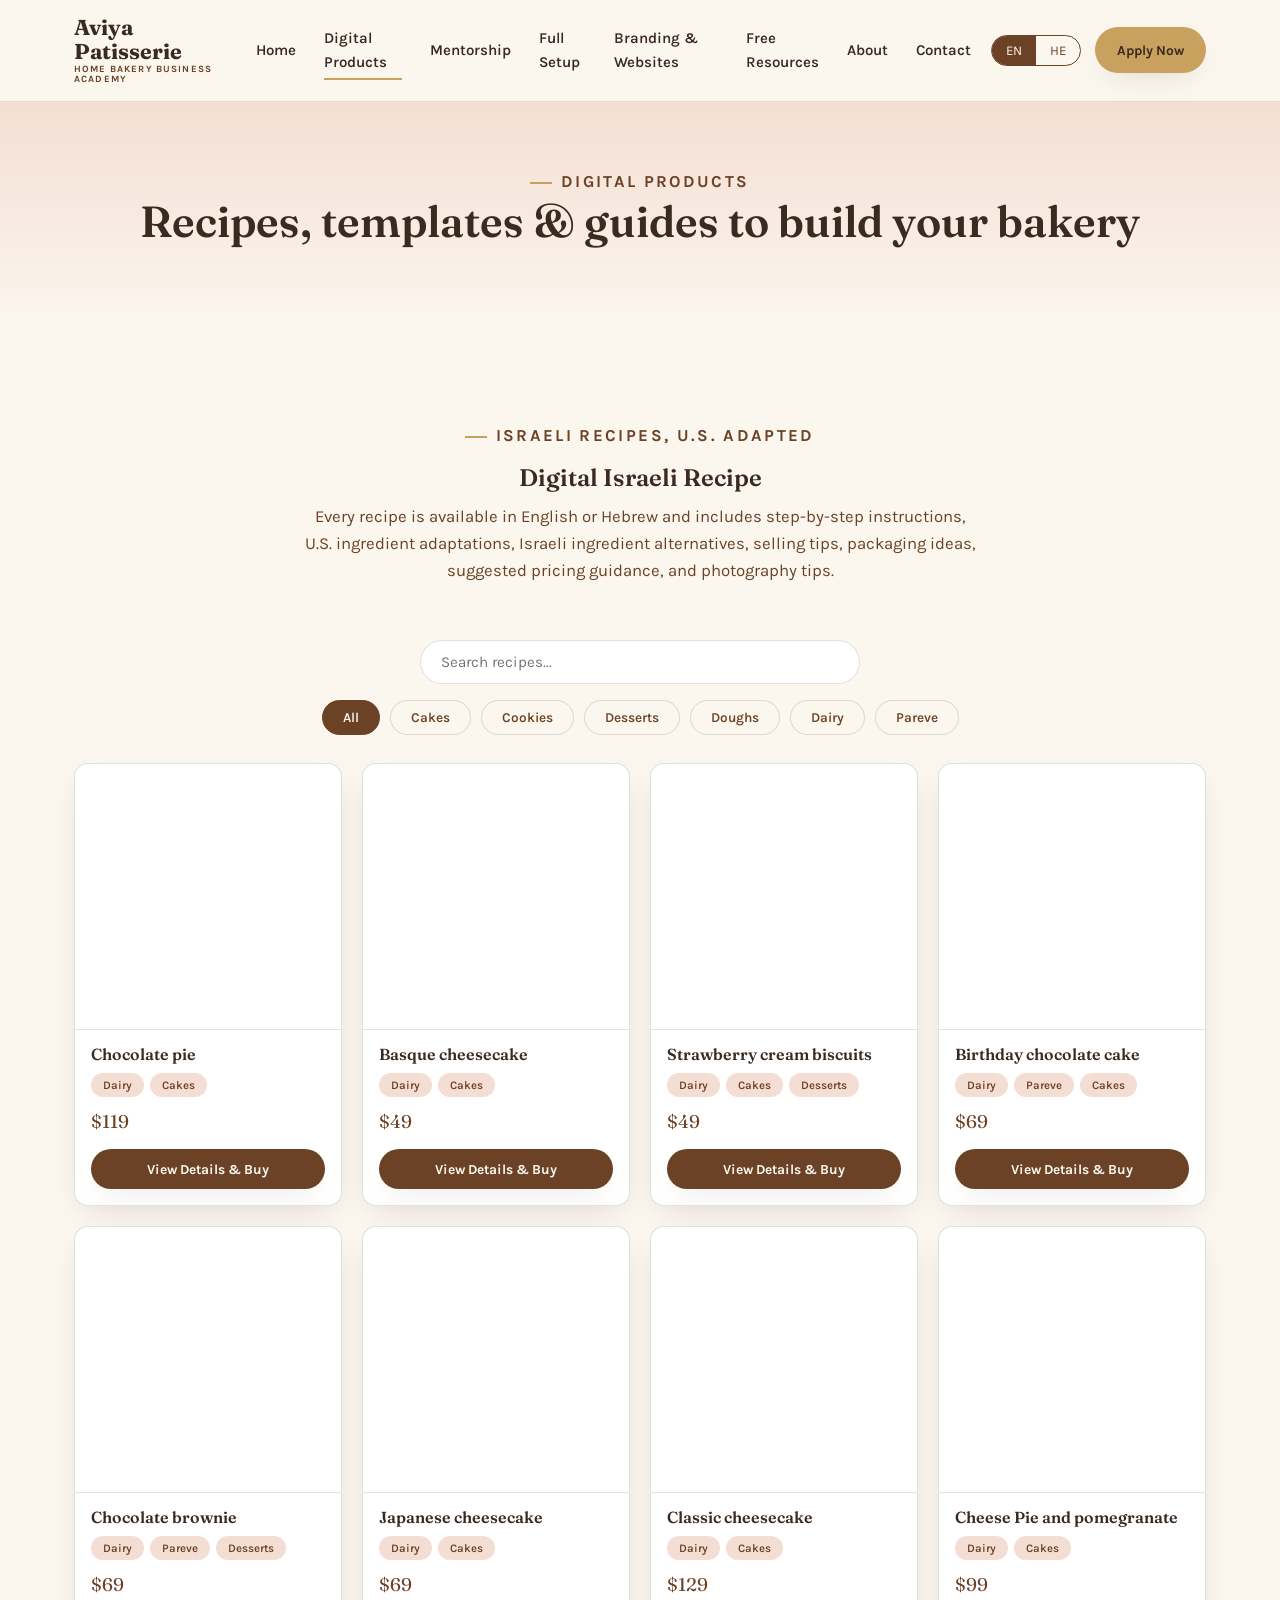
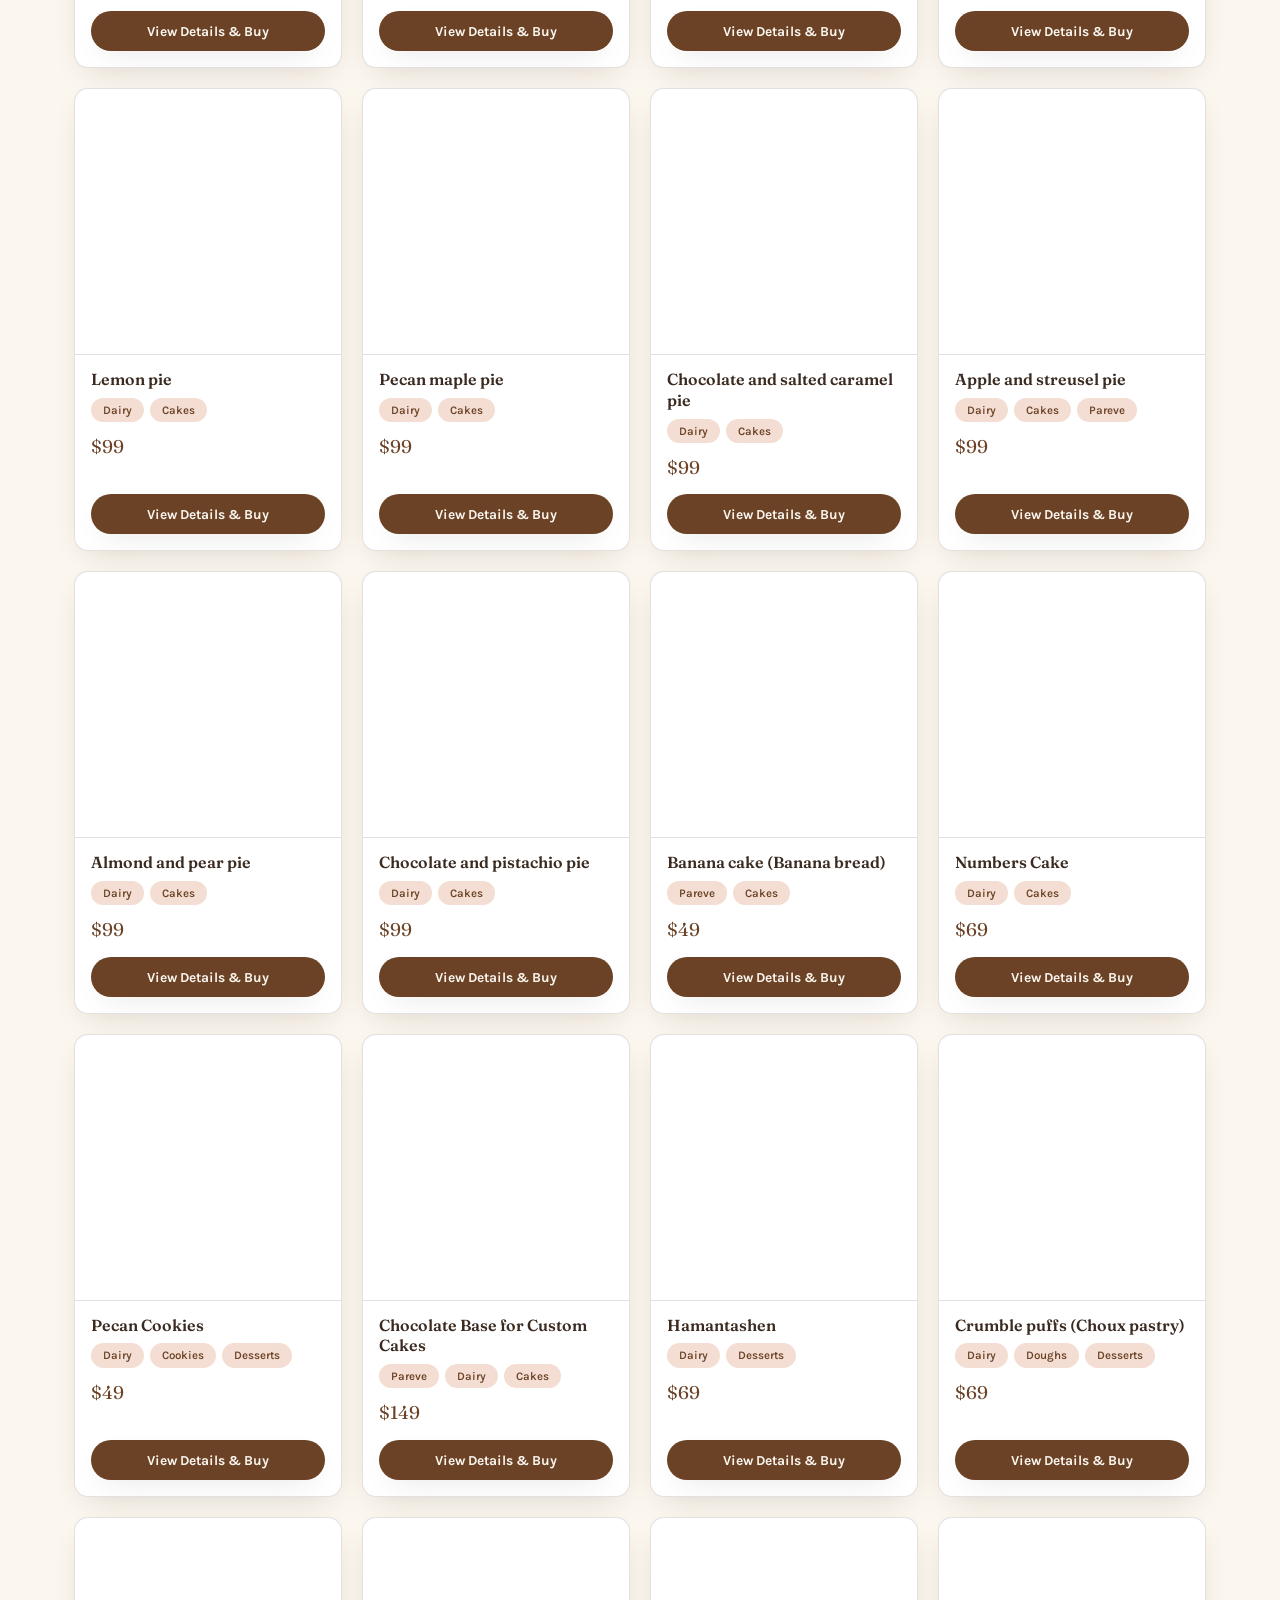
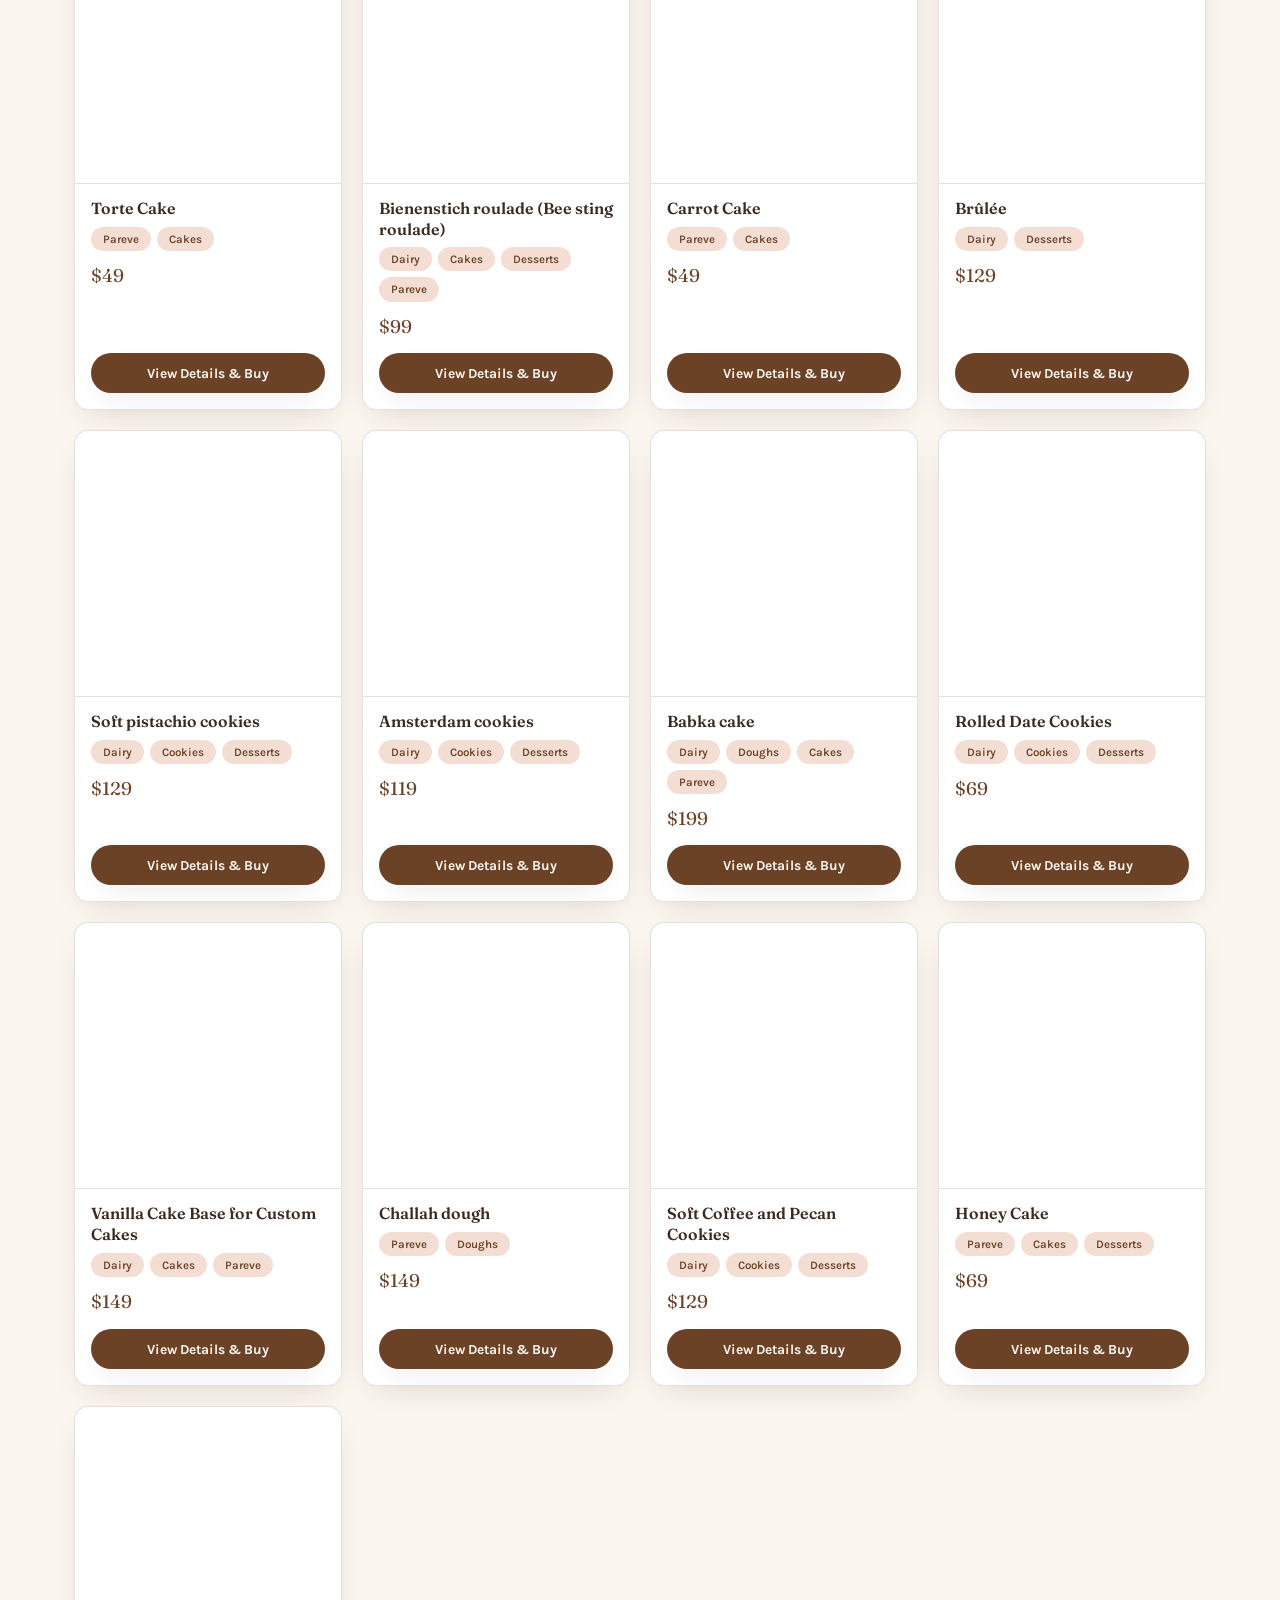
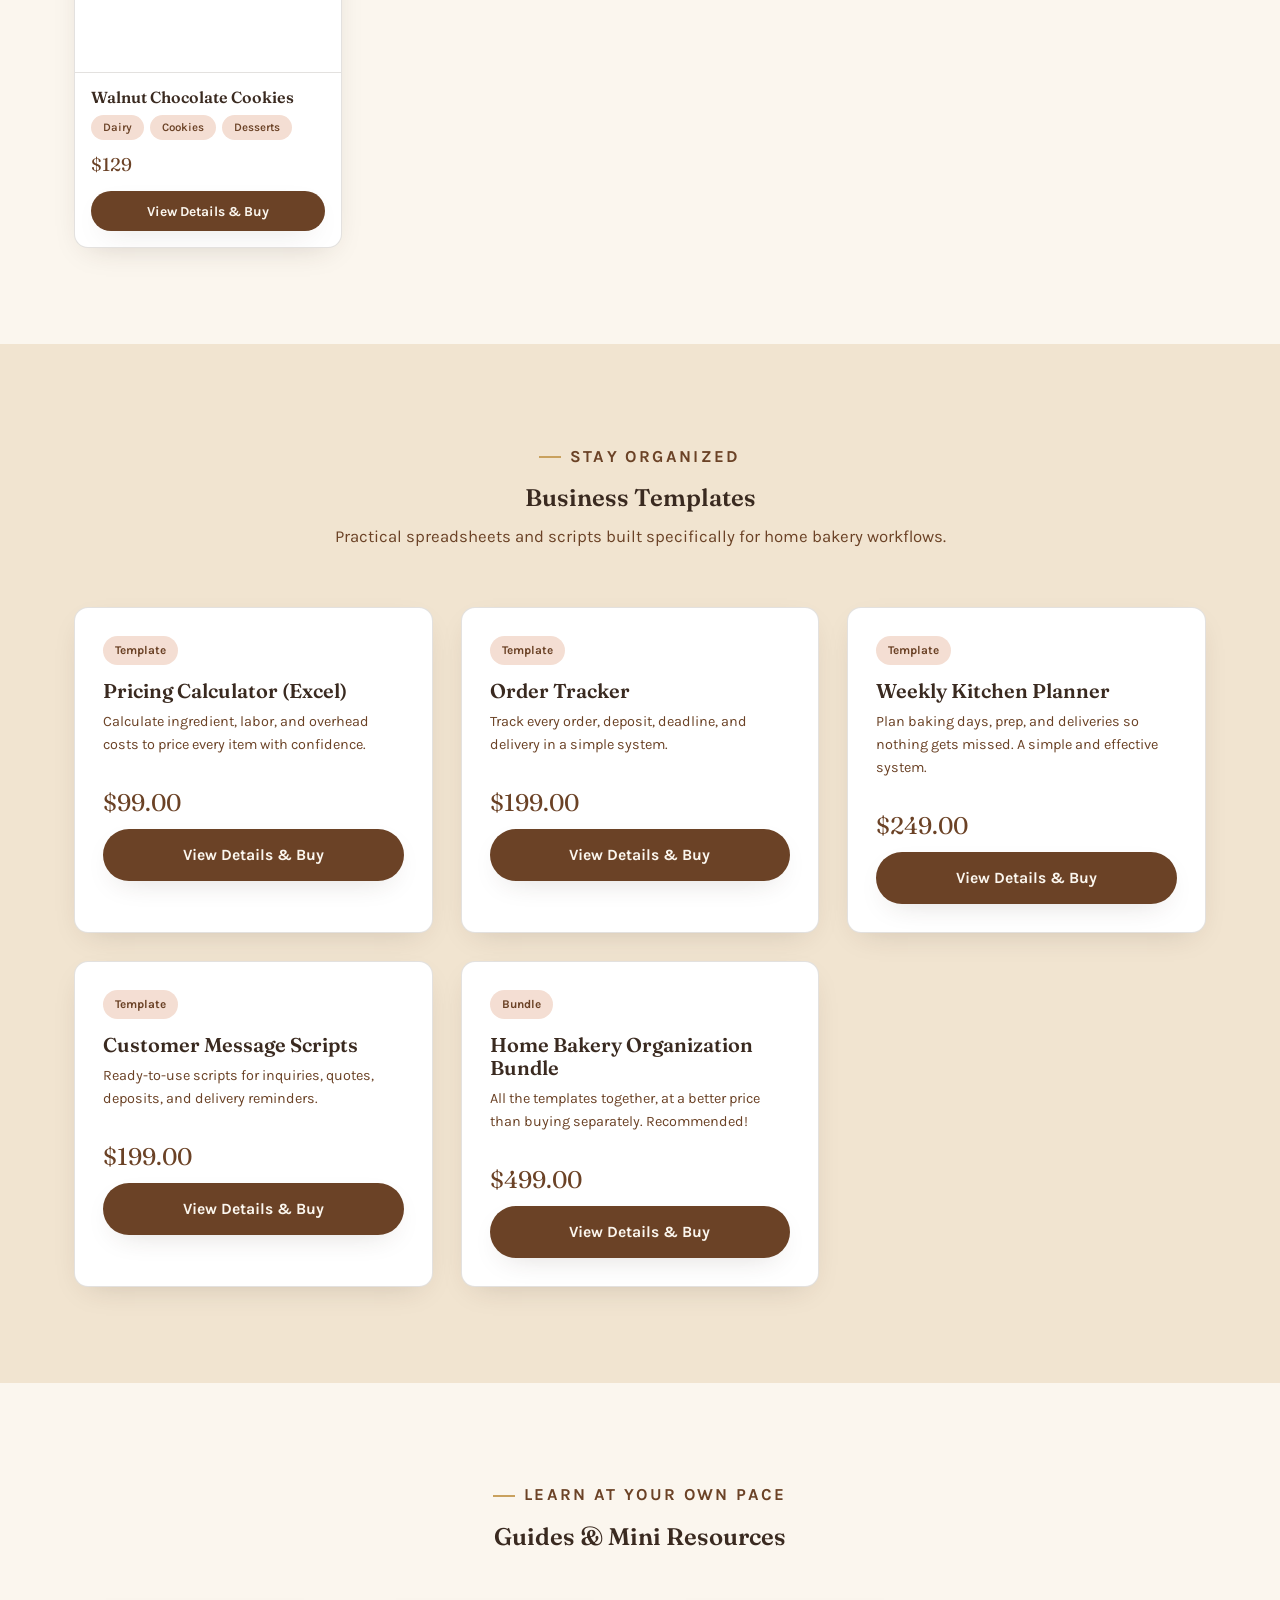
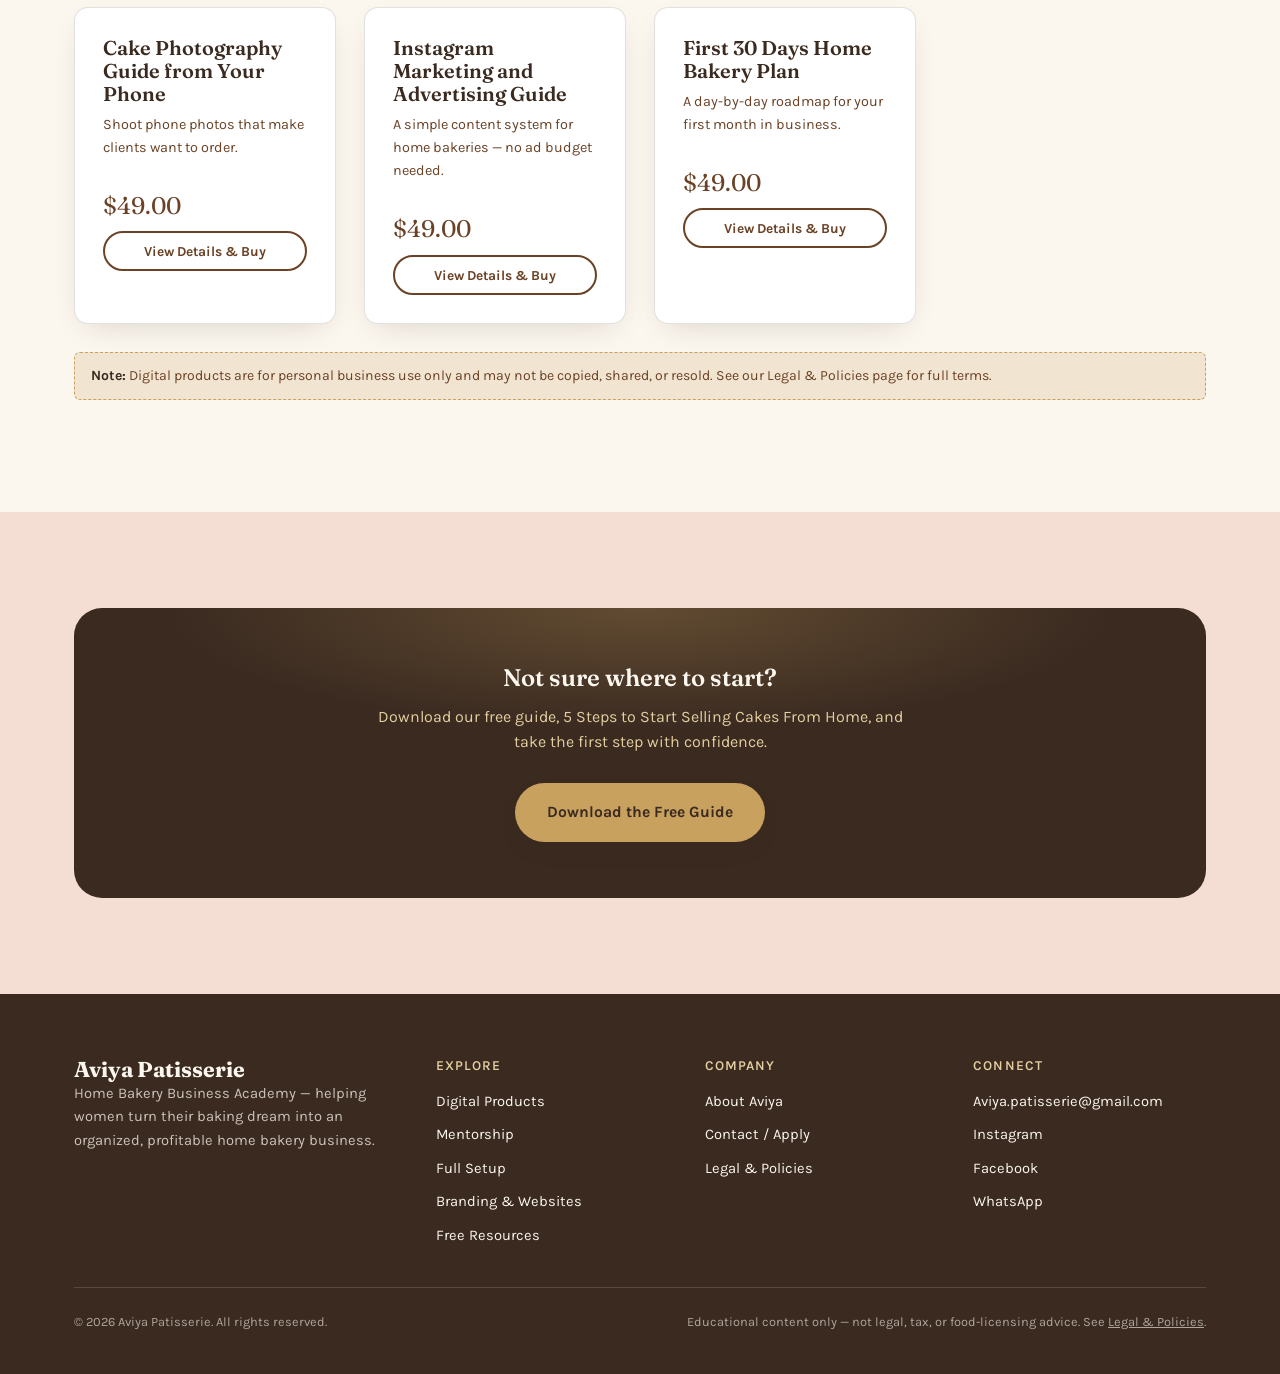
==== digital-products.html @ 05fe3451 "New business website" ====
<!DOCTYPE html>
<html lang="en" dir="ltr">

<head>
  <meta charset="UTF-8">
  <script>
    /* Apply saved language IMMEDIATELY, before first paint, so the page never
       flashes the wrong language/direction while script.js is still loading
       (this was the main cause of the Hebrew "blank on load" issue). This is
       safe even if localStorage is empty/unavailable — script.js re-applies
       the same logic on DOMContentLoaded regardless. */
    (function () {
      try {
        var l = localStorage.getItem("aviya-lang");
        if (l === "he" || l === "en") {
          document.documentElement.setAttribute("lang", l);
          document.documentElement.setAttribute("dir", l === "he" ? "rtl" : "ltr");
        }
      } catch (e) { }
    })();
  </script>
  <meta name="viewport" content="width=device-width, initial-scale=1.0">
  <title>Digital Products — Aviya Patisserie</title>
  <meta name="description"
    content="Israeli-style recipe packs, business templates, and guides for home bakers — available in English and Hebrew, manually delivered by email.">
  <meta property="og:title" content="Digital Products — Aviya Patisserie">
  <meta property="og:description" content="Israeli recipe packs, pricing tools, and guides for home bakers.">
  <meta property="og:type" content="website">
  <link rel="icon" href="data:,">
  <link rel="preconnect" href="https://fonts.googleapis.com">
  <link rel="preconnect" href="https://fonts.gstatic.com" crossorigin>
  <link
    href="https://fonts.googleapis.com/css2?family=Fraunces:opsz,wght@9..144,400;9..144,600;9..144,700&family=Karla:wght@400;500;700;800&family=Frank+Ruhl+Libre:wght@400;600;700&family=Assistant:wght@400;600;700;800&display=swap"
    rel="stylesheet">
  <link rel="stylesheet" href="styles.css?v=final-mobile-3">
  <style>
    /* ============================================================
       RECIPE SEARCH & FILTER — scoped entirely to .recipe-filter-bar,
       .recipe-search-input, .filter-bubble, .recipe-empty-state, and
       .recipe-product-card below. Does not touch header, footer, global
       layout, colors, fonts, other sections, or product cards outside
       the recipe grid. Falls back gracefully if the brand CSS
       variables aren't defined in styles.css.
       ============================================================ */
    .recipe-filter-bar {
      margin: 0 auto 28px;
      max-width: 760px;
      display: flex;
      flex-direction: column;
      align-items: center;
      gap: 16px;
    }

    .recipe-search-wrap {
      width: 100%;
      max-width: 440px;
    }

    .recipe-search-input {
      width: 100%;
      box-sizing: border-box;
      padding: 12px 20px;
      border: 1px solid var(--line, rgba(58, 42, 32, 0.16));
      border-radius: 999px;
      font-family: inherit;
      font-size: .95rem;
      background: var(--white, #fff);
      color: var(--espresso, #3A2A20);
      transition: border-color .15s ease, box-shadow .15s ease;
    }

    .recipe-search-input:focus {
      outline: none;
      border-color: var(--gold, #C9A15E);
      box-shadow: 0 0 0 3px rgba(201, 161, 94, .18);
    }

    .recipe-filter-bubbles {
      display: flex;
      flex-wrap: wrap;
      justify-content: center;
      gap: 10px;
    }

    .filter-bubble {
      font-family: inherit;
      font-size: .85rem;
      font-weight: 600;
      padding: 9px 20px;
      border-radius: 999px;
      border: 1px solid var(--line, rgba(58, 42, 32, 0.16));
      background: var(--ivory, #FBF6EE);
      color: var(--cocoa, #6B4226);
      cursor: pointer;
      transition: background .15s ease, color .15s ease, border-color .15s ease;
    }

    .filter-bubble:hover {
      border-color: var(--gold, #C9A15E);
    }

    .filter-bubble.is-active {
      background: var(--cocoa, #6B4226);
      border-color: var(--cocoa, #6B4226);
      color: var(--ivory, #FBF6EE);
    }

    .recipe-empty-state {
      text-align: center;
      padding: 36px 16px;
      color: var(--cocoa, #6B4226);
      font-size: .95rem;
    }

    .recipe-tags {
      display: flex;
      flex-wrap: wrap;
      gap: 6px;
      margin: 8px 0 4px;
    }

    .recipe-tag {
      display: inline-block;
      font-size: .72rem;
      font-weight: 600;
      line-height: 1.4;
      padding: 4px 12px;
      border-radius: 999px;
      background: var(--blush, #F4DED3);
      color: var(--cocoa, #6B4226);
      white-space: nowrap;
    }

    @media (max-width:640px) {
      .recipe-search-wrap {
        max-width: 100%;
      }

      .recipe-filter-bubbles {
        gap: 8px;
      }

      .filter-bubble {
        padding: 9px 16px;
        font-size: .82rem;
      }

      .recipe-tag {
        font-size: .7rem;
        padding: 4px 10px;
      }
    }
  </style>
</head>

<body>
  <a class="skip-link" href="#main"><span class="lang-en">Skip to content</span><span class="lang-he">דלגי
      לתוכן</span></a>

  <header class="site-header">
    <div class="nav container">
      <a href="index.html" class="brand">Aviya Patisserie<span class="lang-en">Home Bakery Business Academy</span><span
          class="lang-he">האקדמיה לעסקי אפייה מהבית</span></a>
      <button class="nav-toggle" aria-label="Toggle menu" aria-expanded="false"><span></span></button>
      <nav class="nav-links" aria-label="Primary">
        <a href="index.html"><span class="lang-en">Home</span><span class="lang-he">בית</span></a>
        <a href="digital-products.html" aria-current="page"><span class="lang-en">Digital Products</span><span
            class="lang-he">מוצרים דיגיטליים</span></a>
        <a href="mentorship.html"><span class="lang-en">Mentorship</span><span class="lang-he">ליווי אישי</span></a>
        <a href="full-setup.html"><span class="lang-en">Full Setup</span><span class="lang-he">הקמת עסק מלא</span></a>
        <a href="branding-websites.html"><span class="lang-en">Branding &amp; Websites</span><span class="lang-he">מיתוג
            ואתרים</span></a>
        <a href="free-resources.html"><span class="lang-en">Free Resources</span><span class="lang-he">משאבים
            חינם</span></a>
        <a href="about.html"><span class="lang-en">About</span><span class="lang-he">אודות</span></a>
        <a href="contact.html"><span class="lang-en">Contact</span><span class="lang-he">צרי קשר</span></a>
      </nav>
      <div class="nav-actions">
        <div class="lang-toggle" role="group" aria-label="Language switch">
          <button data-lang-btn="en" aria-pressed="true">EN</button>
          <button data-lang-btn="he" aria-pressed="false">HE</button>
        </div>
        <a href="contact.html" class="btn btn-gold btn-sm"><span class="lang-en">Apply Now</span><span
            class="lang-he">להרשמה</span></a>
      </div>
    </div>
  </header>

  <main id="main">

    <section class="page-hero">
      <div class="container">
        <p class="eyebrow lang-en" style="justify-content:center;">Digital Products</p>
        <p class="eyebrow lang-he" style="justify-content:center;">מוצרים דיגיטליים</p>
        <h1 class="lang-en">Recipes, templates &amp; guides to build your bakery</h1>
        <h1 class="lang-he">מתכונים, תבניות ומדריכים לבניית עסק האפייה שלך</h1>
      
      </div>
    </section>

    <!-- ============ RECIPE PACKS ============ -->
    <section class="section" id="recipes">
      <div class="container">
        <div class="section-head reveal">
          <p class="eyebrow lang-en" style="justify-content:center;">Israeli Recipes, U.S. Adapted</p>
          <p class="eyebrow lang-he" style="justify-content:center;">מתכונים ישראליים, מותאמים לארה״ב</p>
          <h2 class="lang-en">Digital Israeli Recipe</h2>
          <h2 class="lang-he">מתכונים ישראליים דיגיטליים</h2>
          <p class="lang-en">Every recipe is available in English or Hebrew and includes step-by-step
            instructions, U.S. ingredient adaptations, Israeli ingredient alternatives, selling tips, packaging ideas,
            suggested pricing guidance, and photography tips.</p>
          <p class="lang-he">כל מתכון זמין בעברית או באנגלית וכולל הוראות שלב-אחר-שלב, התאמות לחומרי
            גלם אמריקאיים, חלופות ישראליות, טיפים למכירה, רעיונות לאריזה, הנחיות תמחור וטיפים לצילום.</p>
        </div>

        <div class="recipe-filter-bar reveal">
          <div class="recipe-search-wrap">
            <input type="search" id="recipeSearchInput" class="recipe-search-input" placeholder="Search recipes..."
              aria-label="Search recipes">
          </div>
          <div class="recipe-filter-bubbles" role="group" aria-label="Recipe category filters">
            <button type="button" class="filter-bubble is-active" data-filter="all" aria-pressed="true"><span
                class="lang-en">All</span><span class="lang-he">הכל</span></button>
            <button type="button" class="filter-bubble" data-filter="cakes" aria-pressed="false"><span
                class="lang-en">Cakes</span><span class="lang-he">עוגות</span></button>
            <button type="button" class="filter-bubble" data-filter="cookies" aria-pressed="false"><span
                class="lang-en">Cookies</span><span class="lang-he">עוגיות</span></button>
            <button type="button" class="filter-bubble" data-filter="desserts" aria-pressed="false"><span
                class="lang-en">Desserts</span><span class="lang-he">קינוחים</span></button>
            <button type="button" class="filter-bubble" data-filter="doughs" aria-pressed="false"><span
                class="lang-en">Doughs</span><span class="lang-he">בצקים</span></button>
            <button type="button" class="filter-bubble" data-filter="dairy" aria-pressed="false"><span
                class="lang-en">Dairy</span><span class="lang-he">חלבי</span></button>
            <button type="button" class="filter-bubble" data-filter="pareve" aria-pressed="false"><span
                class="lang-en">Pareve</span><span class="lang-he">פרווה</span></button>
          </div>
        </div>

        
        <p class="recipe-empty-state lang-en" id="recipeEmptyState" hidden>No recipes found. Try a different search or
          filter.</p>
        <p class="recipe-empty-state lang-he" id="recipeEmptyStateHe" hidden>לא נמצאו מתכונים. נסי חיפוש או סינון אחר.
        </p>

        <div class="recipe-grid" id="recipeGrid">

          <!-- RECIPE 1 -->
          <div class="recipe-product-card reveal" data-categories="cakes dairy"
            data-search="פאי שוקולד pie chocolate fudgy ganache dairy dessert קינוח שוקולד עוגה" data-desc-en="Pâte sablée tart with a fudgy chocolate filling and finished with a
            chocolate ganache topping." data-desc-he="קלתית בצק פריך עם מלית שוקולד פאדג'ית וטופינג של גנאש שוקולד"
            data-paypal-en="PAYPAL_LINK_ENGLISH_RECIPE" data-paypal-he="PAYPAL_LINK_HEBREW_RECIPE">
            <div class="recipe-product-img" style="background-image: url('images/chocolate.jpg');" role="img"
              aria-label="Photo placeholder: chocolate pie">
            </div>
            <div class="recipe-product-body">
              <h3 class="lang-en">Chocolate pie</h3>
              <h3 class="lang-he">פאי שוקולד</h3>
              <div class="recipe-tags lang-en"><span class="recipe-tag">Dairy</span><span
                  class="recipe-tag">Cakes</span></div>
              <div class="recipe-tags lang-he"><span class="recipe-tag">חלבי</span><span class="recipe-tag">עוגות</span>
              </div>
              <p class="recipe-product-price">$119<!-- REPLACE: set your price --></p>
              <button type="button" class="btn btn-primary btn-sm btn-block recipe-buy-btn"><span class="lang-en">View
                  Details &amp; Buy</span><span class="lang-he">לפרטים ורכישה</span></button>
            </div>
          </div>

          <!-- RECIPE 2 -->
          <div class="recipe-product-card reveal" data-categories="cakes dairy"
            data-search="basque cheesecake shavuot dairy dessert קינוח גבינה עוגת גבינה באסקית עוגה"
            data-desc-en="Basque cheesecake (or San Sebastian) is a cake without a base, browned on top and soft and creamy on the inside, which gives it a special flavor."
            data-desc-he="עוגת גבינה באסקית (או סאן סבסטיאן) היא עוגה ללא בסיס, שחומה מלמעלה ורכה וקרמית מבפנים, מה שנותן לה טעם מיוחד."
            data-paypal-en="PAYPAL_LINK_ENGLISH_RECIPE" data-paypal-he="PAYPAL_LINK_HEBREW_RECIPE">
            <div class="recipe-product-img" style="background-image: url('images/basque.jpg');" role="img"
              aria-label="Photo placeholder: basque cheesecake">
            </div>
            <div class="recipe-product-body">
              <h3 class="lang-en">Basque cheesecake</h3>
              <h3 class="lang-he">עוגת גבינה באסקית</h3>
              <div class="recipe-tags lang-en"><span class="recipe-tag">Dairy</span><span
                  class="recipe-tag">Cakes</span></div>
              <div class="recipe-tags lang-he"><span class="recipe-tag">חלבי</span><span class="recipe-tag">עוגות</span>
              </div>
              <p class="recipe-product-price">$49<!-- REPLACE: set your price --></p>
              <button type="button" class="btn btn-primary btn-sm btn-block recipe-buy-btn"><span class="lang-en">View
                  Details &amp; Buy</span><span class="lang-he">לפרטים ורכישה</span></button>
            </div>
          </div>

          <!-- RECIPE 3 -->
          <div class="recipe-product-card reveal" data-categories="cakes desserts dairy"
            data-search="ביסקיוויטים שמנת תותים biscuits cream strawberry dairy dessert קינוח שמנת תותים עוגה"
            data-desc-en="Strawberry cream biscuits are light and fluffy, perfect for a sweet treat."
            data-desc-he="עוגה מושלמת ומרעננת, עוגה רכה ומפתיעה עם שכבות של ביסקיוויטים וקרם שמנת תותים."
            data-desc-en="A perfect and refreshing cake, a soft and surprising cake with layers of biscuits and strawberry cream."
            data-paypal-en="PAYPAL_LINK_ENGLISH_RECIPE" data-paypal-he="PAYPAL_LINK_HEBREW_RECIPE">
            <div class="recipe-product-img" style="background-image: url('images/biscuit.jpg');" role="img"
              aria-label="Photo placeholder: strawberry cream biscuits">
            </div>
            <div class="recipe-product-body">
              <h3 class="lang-en">Strawberry cream biscuits</h3>
              <h3 class="lang-he">ביסקיוויטים שמנת תותים</h3>
              <div class="recipe-tags lang-en"><span class="recipe-tag">Dairy</span><span
                  class="recipe-tag">Cakes</span><span class="recipe-tag">Desserts</span></div>
              <div class="recipe-tags lang-he"><span class="recipe-tag">חלבי</span><span
                  class="recipe-tag">עוגות</span><span class="recipe-tag">קינוחים</span></div>
              <p class="recipe-product-price">$49<!-- REPLACE: set your price --></p>
              <button type="button" class="btn btn-primary btn-sm btn-block recipe-buy-btn"><span class="lang-en">View
                  Details &amp; Buy</span><span class="lang-he">לפרטים ורכישה</span></button>
            </div>
          </div>

          <!-- RECIPE 4 -->
          <div class="recipe-product-card reveal" data-categories="cakes dairy pareve"
            data-search="עוגת שוקולד ליום הולדת birthday chocolate cake dairy dessert קינוח שוקולד עוגה"
            data-desc-en="Juicy chocolate cake with a layer of soft chocolate ganache and vanilla Chantilly cream drizzles."
            data-desc-he="עוגת שוקולד עסיסית עם שכבת גנאש שוקולד רך וזילופי קרם שנטילי וניל."
            data-paypal-en="PAYPAL_LINK_ENGLISH_RECIPE" data-paypal-he="PAYPAL_LINK_HEBREW_RECIPE">
            <div class="recipe-product-img" style="background-image: url('images/birthday\ chocolate.jpg');" role="img"
              aria-label="Photo placeholder: Birthday chocolate cake">
            </div>
            <div class="recipe-product-body">
              <h3 class="lang-en">Birthday chocolate cake</h3>
              <h3 class="lang-he">עוגת שוקולד ליום הולדת</h3>
              <div class="recipe-tags lang-en"><span class="recipe-tag">Dairy</span><span
                  class="recipe-tag">Pareve</span><span class="recipe-tag">Cakes</span></div>
              <div class="recipe-tags lang-he"><span class="recipe-tag">חלבי</span><span
                  class="recipe-tag">פרווה</span><span class="recipe-tag">עוגות</span></div>
              <p class="recipe-product-price">$69<!-- REPLACE: set your price --></p>
              <button type="button" class="btn btn-primary btn-sm btn-block recipe-buy-btn"><span class="lang-en">View
                  Details &amp; Buy</span><span class="lang-he">לפרטים ורכישה</span></button>
            </div>
          </div>

          <!-- RECIPE 5 -->
          <div class="recipe-product-card reveal" data-categories="cakes desserts dairy pareve"
            data-search="בראוניז שוקולד brownie chocolate fudgy ganache dairy dessert קינוח שוקולד עוגה"
            data-desc-en="Rich chocolate brownie cubes, soft and moist on the inside with a crispy crust on the outside."
            data-desc-he="קוביות בראוניז שוקולד עשירים, נימוחים ולחים מבפנים עם קראסט פריך מבחוץ."
            data-paypal-en="PAYPAL_LINK_ENGLISH_RECIPE" data-paypal-he="PAYPAL_LINK_HEBREW_RECIPE">
            <div class="recipe-product-img" style="background-image: url('images/brownie.jpg');" role="img"
              aria-label="Photo placeholder: chocolate brownie">
            </div>
            <div class="recipe-product-body">
              <h3 class="lang-en">Chocolate brownie</h3>
              <h3 class="lang-he">בראוניז שוקולד</h3>
              <div class="recipe-tags lang-en"><span class="recipe-tag">Dairy</span><span
                  class="recipe-tag">Pareve</span><span class="recipe-tag">Desserts</span></div>
              <div class="recipe-tags lang-he"><span class="recipe-tag">חלבי</span><span
                  class="recipe-tag">פרווה</span><span class="recipe-tag">קינוחים</span></div>
              <p class="recipe-product-price">$69<!-- REPLACE: set your price --></p>
              <button type="button" class="btn btn-primary btn-sm btn-block recipe-buy-btn"><span class="lang-en">View
                  Details &amp; Buy</span><span class="lang-he">לפרטים ורכישה</span></button>
            </div>
          </div>

          <!-- RECIPE 6 -->
          <div class="recipe-product-card reveal" data-categories="cakes dairy"
            data-search="עוגת גבינה יפנית japanese cheesecake dairy dessert קינוח גבינה עוגה"
            data-desc-en="An airy, melt-in-your-mouth cheesecake." data-desc-he="עוגת גבינה אוורירית ונמסה בפה. "
            data-paypal-en="PAYPAL_LINK_ENGLISH_RECIPE" data-paypal-he="PAYPAL_LINK_HEBREW_RECIPE">
            <div class="recipe-product-img" style="background-image: url('images/japans.jpg');" role="img"
              aria-label="Photo placeholder: japanese cheesecake">
            </div>
            <div class="recipe-product-body">
              <h3 class="lang-en">Japanese cheesecake</h3>
              <h3 class="lang-he">עוגת גבינה יפנית</h3>
              <div class="recipe-tags lang-en"><span class="recipe-tag">Dairy</span><span
                  class="recipe-tag">Cakes</span></div>
              <div class="recipe-tags lang-he"><span class="recipe-tag">חלבי</span><span class="recipe-tag">עוגות</span>
              </div>
              <p class="recipe-product-price">$69<!-- REPLACE: set your price --></p>
              <button type="button" class="btn btn-primary btn-sm btn-block recipe-buy-btn"><span class="lang-en">View
                  Details &amp; Buy</span><span class="lang-he">לפרטים ורכישה</span></button>
            </div>
          </div>

          <!-- RECIPE 7 -->
          <div class="recipe-product-card reveal" data-categories="cakes dairy"
            data-search="גבינה שבועות classic cheesecake dairy dessert קינוח גבינה עוגה עוגת גבינה קלאסית"
            data-desc-en="Classic, soft baked cheesecake." data-desc-he="עוגת גבינה קלאסית אפויה ורכה."
            data-paypal-en="PAYPAL_LINK_ENGLISH_RECIPE" data-paypal-he="PAYPAL_LINK_HEBREW_RECIPE">
            <div class="recipe-product-img" style="background-image: url('images/cheesecake.jpg');" role="img"
              aria-label="Photo placeholder: classic cheesecake">
            </div>
            <div class="recipe-product-body">
              <h3 class="lang-en">Classic cheesecake</h3>
              <h3 class="lang-he">עוגת גבינה קלאסית</h3>
              <div class="recipe-tags lang-en"><span class="recipe-tag">Dairy</span><span
                  class="recipe-tag">Cakes</span></div>
              <div class="recipe-tags lang-he"><span class="recipe-tag">חלבי</span><span class="recipe-tag">עוגות</span>
              </div>
              <p class="recipe-product-price">$129<!-- REPLACE: set your price --></p>
              <button type="button" class="btn btn-primary btn-sm btn-block recipe-buy-btn"><span class="lang-en">View
                  Details &amp; Buy</span><span class="lang-he">לפרטים ורכישה</span></button>
            </div>
          </div>
          <!-- RECIPE 8 -->
          <div class="recipe-product-card reveal" data-categories="cakes dairy"
            data-search="פאי גבינה רימונים pie pomegranate cheese dairy dessert קינוח פאי גבינה עוגה"
            data-desc-en="Pâté sable tart with soft cheese filling, vanilla Chantilly cream drizzle and pomegranates."
            data-desc-he="קלתית בצק פריך עם מלית גבינה רכה, זילופי קרם שנטילי וניל ורימונים."
            data-paypal-en="PAYPAL_LINK_ENGLISH_RECIPE" data-paypal-he="PAYPAL_LINK_HEBREW_RECIPE">
            <div class="recipe-product-img" style="background-image: url('images/cheese\ pie.jpg');" role="img"
              aria-label="Photo placeholder: cheese pie and pomegranate">
            </div>
            <div class="recipe-product-body">
              <h3 class="lang-en">Cheese Pie and pomegranate</h3>
              <h3 class="lang-he">פאי גבינה ורימונים</h3>
              <div class="recipe-tags lang-en"><span class="recipe-tag">Dairy</span><span
                  class="recipe-tag">Cakes</span></div>
              <div class="recipe-tags lang-he"><span class="recipe-tag">חלבי</span><span class="recipe-tag">עוגות</span>
              </div>
              <p class="recipe-product-price">$99<!-- REPLACE: set your price --></p>
              <button type="button" class="btn btn-primary btn-sm btn-block recipe-buy-btn"><span class="lang-en">View
                  Details &amp; Buy</span><span class="lang-he">לפרטים ורכישה</span></button>
            </div>
          </div>
          <!-- RECIPE 9 -->
          <div class="recipe-product-card reveal" data-categories="cakes dairy"
            data-search="פאי לימון pie lemon tart dairy dessert קינוח לימון עוגה"
            data-desc-en="Pâté sable tart with a lemon filling and burnt meringue drizzle."
            data-desc-he="קלתית בצק פריך עם מלית מלית לימון חמצמצה וזילופי מרנג שרוף."
            data-paypal-en="PAYPAL_LINK_ENGLISH_RECIPE" data-paypal-he="PAYPAL_LINK_HEBREW_RECIPE">
            <div class="recipe-product-img" style="background-image: url('images/lemon.jpg');" role="img"
              aria-label="Photo placeholder: lemon pie">
            </div>
            <div class="recipe-product-body">
              <h3 class="lang-en">Lemon pie</h3>
              <h3 class="lang-he">פאי לימון ומרנג</h3>
              <div class="recipe-tags lang-en"><span class="recipe-tag">Dairy</span><span
                  class="recipe-tag">Cakes</span></div>
              <div class="recipe-tags lang-he"><span class="recipe-tag">חלבי</span><span class="recipe-tag">עוגות</span>
              </div>
              <p class="recipe-product-price">$99<!-- REPLACE: set your price --></p>
              <button type="button" class="btn btn-primary btn-sm btn-block recipe-buy-btn"><span class="lang-en">View
                  Details &amp; Buy</span><span class="lang-he">לפרטים ורכישה</span></button>
            </div>
          </div>
          <!-- RECIPE 10 -->
          <div class="recipe-product-card reveal" data-categories="cakes dairy"
            data-search="פאי פקאן מייפל pie pecan tart dairy dessert קינוח פקאן עוגה"
            data-desc-en="A pâté sable tart with a sweet pecan and maple filling."
            data-desc-he="קלתית בצק פריך עם מלית פקאן ומייפל מתוקה" data-paypal-en="PAYPAL_LINK_ENGLISH_RECIPE"
            data-paypal-he="PAYPAL_LINK_HEBREW_RECIPE">
            <div class="recipe-product-img" style="background-image: url('images/pecan.jpg');" role="img"
              aria-label="Photo placeholder: pecan maple pie">
            </div>
            <div class="recipe-product-body">
              <h3 class="lang-en">Pecan maple pie</h3>
              <h3 class="lang-he">פאי פקאן ומייפל</h3>
              <div class="recipe-tags lang-en"><span class="recipe-tag">Dairy</span><span
                  class="recipe-tag">Cakes</span></div>
              <div class="recipe-tags lang-he"><span class="recipe-tag">חלבי</span><span class="recipe-tag">עוגות</span>
              </div>
              <p class="recipe-product-price">$99<!-- REPLACE: set your price --></p>
              <button type="button" class="btn btn-primary btn-sm btn-block recipe-buy-btn"><span class="lang-en">View
                  Details &amp; Buy</span><span class="lang-he">לפרטים ורכישה</span></button>
            </div>
          </div>
          <!-- RECIPE 11 -->
          <div class="recipe-product-card reveal" data-categories="cakes dairy"
            data-search="פאי שוקולד pie chocolate salted caramel dairy dessert קינוח שוקולד פאי קרמל מלוח עוגה"
            data-desc-en="Cocoa shortcrust pie, salted caramel and chocolate creme."
            data-desc-he="פאי מבצק פריך קקאו, קרמל מלוח וקרמו שוקולד." data-paypal-en="PAYPAL_LINK_ENGLISH_RECIPE"
            data-paypal-he="PAYPAL_LINK_HEBREW_RECIPE">
            <div class="recipe-product-img" style="background-image: url('images/salted\ caramel.jpg');" role="img"
              aria-label="Photo placeholder: chocolate and salted caramel pie">
            </div>
            <div class="recipe-product-body">
              <h3 class="lang-en">Chocolate and salted caramel pie</h3>
              <h3 class="lang-he">פאי שוקולד וקרמל מלוח</h3>
              <div class="recipe-tags lang-en"><span class="recipe-tag">Dairy</span><span
                  class="recipe-tag">Cakes</span></div>
              <div class="recipe-tags lang-he"><span class="recipe-tag">חלבי</span><span class="recipe-tag">עוגות</span>
              </div>
              <p class="recipe-product-price">$99<!-- REPLACE: set your price --></p>
              <button type="button" class="btn btn-primary btn-sm btn-block recipe-buy-btn"><span class="lang-en">View
                  Details &amp; Buy</span><span class="lang-he">לפרטים ורכישה</span></button>
            </div>
          </div>
          <!-- RECIPE 12 -->
          <div class="recipe-product-card reveal" data-categories="cakes dairy pareve"
            data-search="פאי תפוחים ושטרוייזל פרווה apple pie with streusel dairy dessert pareve קינוח תפוחים פאי שטרוייזל עוגה"
            data-desc-en="Pâte sablée tart with a rich and juicy apple filling and a crispy streusel crumb coating."
            data-desc-he="פאי מבצק פריך עם מלית תפוחים עשירה ועסיסית וציפוי פירורי שטרוייזל פריכים."
            data-paypal-en="PAYPAL_LINK_ENGLISH_RECIPE" data-paypal-he="PAYPAL_LINK_HEBREW_RECIPE">
            <div class="recipe-product-img" style="background-image: url('images/apple.jpg');" role="img"
              aria-label="Photo placeholder: apple and streusel pie">
            </div>
            <div class="recipe-product-body">
              <h3 class="lang-en">Apple and streusel pie</h3>
              <h3 class="lang-he">פאי תפוחים ושטרוייזל</h3>
              <div class="recipe-tags lang-en"><span class="recipe-tag">Dairy</span><span
                  class="recipe-tag">Cakes</span><span class="recipe-tag">Pareve</span></div>
              <div class="recipe-tags lang-he"><span class="recipe-tag">חלבי</span><span
                  class="recipe-tag">עוגות</span><span class="recipe-tag">פרווה</span></div>
              <p class="recipe-product-price">$99<!-- REPLACE: set your price --></p>
              <button type="button" class="btn btn-primary btn-sm btn-block recipe-buy-btn"><span class="lang-en">View
                  Details &amp; Buy</span><span class="lang-he">לפרטים ורכישה</span></button>
            </div>
          </div>
          <!-- RECIPE 13 -->
          <div class="recipe-product-card reveal" data-categories="cakes dairy"
            data-search="פאי שקדים ואגסים almond and pear pie wine dairy dessert פאי שקדים אגסים ביין עוגה"
            data-desc-en="Pâte sablée tart with baked almond cream filling and pears in wine.."
            data-desc-he="קלתית בצק פריך עם מלית קרם שקדים אפויה ואגסים ביין."
            data-paypal-en="PAYPAL_LINK_ENGLISH_RECIPE" data-paypal-he="PAYPAL_LINK_HEBREW_RECIPE">
            <div class="recipe-product-img" style="background-image: url('images/almond.jpg');" role="img"
              aria-label="Photo placeholder: almond and pear pie">
            </div>
            <div class="recipe-product-body">
              <h3 class="lang-en">Almond and pear pie</h3>
              <h3 class="lang-he">פאי שקדים ואגסים</h3>
              <div class="recipe-tags lang-en"><span class="recipe-tag">Dairy</span><span
                  class="recipe-tag">Cakes</span></div>
              <div class="recipe-tags lang-he"><span class="recipe-tag">חלבי</span><span class="recipe-tag">עוגות</span>
              </div>
              <p class="recipe-product-price">$99<!-- REPLACE: set your price --></p>
              <button type="button" class="btn btn-primary btn-sm btn-block recipe-buy-btn"><span class="lang-en">View
                  Details &amp; Buy</span><span class="lang-he">לפרטים ורכישה</span></button>
            </div>
          </div>
          <!-- RECIPE 14 -->
          <div class="recipe-product-card reveal" data-categories="cakes dairy"
            data-search="פאי שוקולד pie chocolate fudgy ganache pistachio dairy dessert קינוח שוקולד פיסטוק עוגה"
            data-desc-en="Chocolate pâte sablée tart with roasted pistachio filling and chocolate filling."
            data-desc-he="קלתית בצק פריך עם מלית פיסטוק קלויה ומלית שוקולד" data-paypal-en="PAYPAL_LINK_ENGLISH_RECIPE"
            data-paypal-he="PAYPAL_LINK_HEBREW_RECIPE">
            <div class="recipe-product-img" style="background-image: url('images/pistachio.jpg');" role="img"
              aria-label="Photo placeholder: chocolate and pistachio pie">
            </div>
            <div class="recipe-product-body">
              <h3 class="lang-en">Chocolate and pistachio pie</h3>
              <h3 class="lang-he">פאי שוקולד ופיסטוק</h3>
              <div class="recipe-tags lang-en"><span class="recipe-tag">Dairy</span><span
                  class="recipe-tag">Cakes</span></div>
              <div class="recipe-tags lang-he"><span class="recipe-tag">חלבי</span><span class="recipe-tag">עוגות</span>
              </div>
              <p class="recipe-product-price">$99<!-- REPLACE: set your price --></p>
              <button type="button" class="btn btn-primary btn-sm btn-block recipe-buy-btn"><span class="lang-en">View
                  Details &amp; Buy</span><span class="lang-he">לפרטים ורכישה</span></button>
            </div>
          </div>
          <!-- RECIPE 15 -->
          <div class="recipe-product-card reveal" data-categories="cakes pareve"
            data-search="בננה פקאן פרווה עוגת בננות שוקולד pie chocolate chips banana cake bread pecan vegan dairy dessert שוקולד צ'יפ עוגה"
            data-desc-en="Soft and moist banana cake with pecans and chocolate chips. (Vegan option)."
            data-desc-he="עוגת בננות רכה ועסיסית עם פקאן ושוקולד צ'יפ. (אופציה לטבעוני)"
            data-paypal-en="PAYPAL_LINK_ENGLISH_RECIPE" data-paypal-he="PAYPAL_LINK_HEBREW_RECIPE">
            <div class="recipe-product-img" style="background-image: url('images/banana.jpg');" role="img"
              aria-label="Photo placeholder: banana cake banana bread">
            </div>
            <div class="recipe-product-body">
              <h3 class="lang-en">Banana cake (Banana bread)</h3>
              <h3 class="lang-he">עוגת בננה</h3>
              <div class="recipe-tags lang-en"><span class="recipe-tag">Pareve</span><span
                  class="recipe-tag">Cakes</span></div>
              <div class="recipe-tags lang-he"><span class="recipe-tag">פרווה</span><span
                  class="recipe-tag">עוגות</span></div>
              <p class="recipe-product-price">$49<!-- REPLACE: set your price --></p>
              <button type="button" class="btn btn-primary btn-sm btn-block recipe-buy-btn"><span class="lang-en">View
                  Details &amp; Buy</span><span class="lang-he">לפרטים ורכישה</span></button>
            </div>
          </div>
          <!-- RECIPE 16 -->
          <div class="recipe-product-card reveal" data-categories="cakes dairy"
            data-search="numbers cake birthday cake dairy dessert עוגת מספרים יום הולדת עוגה"
            data-desc-en="Layers of crispy shortcrust pastry with vanilla Chantilly cream and decorations of your choice."
            data-desc-he="שכבות של בצק פריך קריספי עם קרם שנטילי וניל וקישוטים לבחירה."
            data-paypal-en="PAYPAL_LINK_ENGLISH_RECIPE" data-paypal-he="PAYPAL_LINK_HEBREW_RECIPE">
            <div class="recipe-product-img" style="background-image: url('images/numberscake.jpg');" role="img"
              aria-label="Photo placeholder: numbers cake">
            </div>
            <div class="recipe-product-body">
              <h3 class="lang-en">Numbers Cake</h3>
              <h3 class="lang-he">עוגת מספרים</h3>
              <div class="recipe-tags lang-en"><span class="recipe-tag">Dairy</span><span
                  class="recipe-tag">Cakes</span></div>
              <div class="recipe-tags lang-he"><span class="recipe-tag">חלבי</span><span class="recipe-tag">עוגות</span>
              </div>
              <p class="recipe-product-price">$69<!-- REPLACE: set your price --></p>
              <button type="button" class="btn btn-primary btn-sm btn-block recipe-buy-btn"><span class="lang-en">View
                  Details &amp; Buy</span><span class="lang-he">לפרטים ורכישה</span></button>
            </div>
          </div>
          <!-- RECIPE 17 -->
          <div class="recipe-product-card reveal" data-categories="cookies desserts dairy"
            data-search="פאי שוקולד pie chocolate fudgy ganache dairy dessert קינוח שוקולד עוגה"
            data-desc-en="Pecan cookies with a crispy texture and a rich, nutty flavor."
            data-desc-he="עוגיות פקאן פריכות וממכרות עם טעם אגוזי עשיר." data-paypal-en="PAYPAL_LINK_ENGLISH_RECIPE"
            data-paypal-he="PAYPAL_LINK_HEBREW_RECIPE">
            <div class="recipe-product-img" style="background-image: url('images/pecancookie.jpg');" role="img"
              aria-label="Photo placeholder: pecan cookies">
            </div>
            <div class="recipe-product-body">
              <h3 class="lang-en">Pecan Cookies</h3>
              <h3 class="lang-he">עוגיות פקאן</h3>
              <div class="recipe-tags lang-en"><span class="recipe-tag">Dairy</span><span
                  class="recipe-tag">Cookies</span><span class="recipe-tag">Desserts</span></div>
              <div class="recipe-tags lang-he"><span class="recipe-tag">חלבי</span><span
                  class="recipe-tag">עוגיות</span><span class="recipe-tag">קינוחים</span></div>
              <p class="recipe-product-price">$49<!-- REPLACE: set your price --></p>
              <button type="button" class="btn btn-primary btn-sm btn-block recipe-buy-btn"><span class="lang-en">View
                  Details &amp; Buy</span><span class="lang-he">לפרטים ורכישה</span></button>
            </div>
          </div>
          <!-- RECIPE 18 -->
          <div class="recipe-product-card reveal" data-categories="cakes dairy pareve"
            data-search="פאי שוקולד pie chocolate fudgy ganache dairy dessert קינוח שוקולד עוגה"
            data-desc-en="Chocolate cake base for decorated cakes. Includes a recipe for a suitable cream."
            data-desc-he="בסיס עוגת שוקולד לעוגות מעוצבות. כולל מתכון לקרם מתאים."
            data-paypal-en="PAYPAL_LINK_ENGLISH_RECIPE" data-paypal-he="PAYPAL_LINK_HEBREW_RECIPE">
            <div class="recipe-product-img" style="background-image: url('images/basechocolate.jpg');" role="img"
              aria-label="Photo placeholder: chocolate base for custom cakes">
            </div>
            <div class="recipe-product-body">
              <h3 class="lang-en">Chocolate Base for Custom Cakes</h3>
              <h3 class="lang-he">בסיס עוגת שוקולד לעוגה מעוצבת</h3>
              <div class="recipe-tags lang-en"><span class="recipe-tag">Pareve</span><span
                  class="recipe-tag">Dairy</span><span class="recipe-tag">Cakes</span></div>
              <div class="recipe-tags lang-he"><span class="recipe-tag">פרווה</span><span
                  class="recipe-tag">חלבי</span><span class="recipe-tag">עוגות</span></div>
              <p class="recipe-product-price">$149<!-- REPLACE: set your price --></p>
              <button type="button" class="btn btn-primary btn-sm btn-block recipe-buy-btn"><span class="lang-en">View
                  Details &amp; Buy</span><span class="lang-he">לפרטים ורכישה</span></button>
            </div>
          </div>
          <!-- RECIPE 19 -->
          <div class="recipe-product-card reveal" data-categories="desserts dairy"
            data-search="hamantashen chocolate dates dairy dessert אוזני המן שוקולד פרג תמרים "
            data-desc-en="Basic shortcrust pastry for Hamantashen. Includes fillings."
            data-desc-he="בצק פריך בסיסי לאוזני המן. כולל מילויים. " data-paypal-en="PAYPAL_LINK_ENGLISH_RECIPE"
            data-paypal-he="PAYPAL_LINK_HEBREW_RECIPE">
            <div class="recipe-product-img" style="background-image: url('images/haman.jpg');" role="img"
              aria-label="Photo placeholder: hamantashen">
            </div>
            <div class="recipe-product-body">
              <h3 class="lang-en">Hamantashen</h3>
              <h3 class="lang-he">אוזני המן</h3>
              <div class="recipe-tags lang-en"><span class="recipe-tag">Dairy</span><span
                  class="recipe-tag">Desserts</span></div>
              <div class="recipe-tags lang-he"><span class="recipe-tag">חלבי</span><span
                  class="recipe-tag">קינוחים</span></div>
              <p class="recipe-product-price">$69<!-- REPLACE: set your price --></p>
              <button type="button" class="btn btn-primary btn-sm btn-block recipe-buy-btn"><span class="lang-en">View
                  Details &amp; Buy</span><span class="lang-he">לפרטים ורכישה</span></button>
            </div>
          </div>
          <!-- RECIPE 20 -->
          <div class="recipe-product-card reveal" data-categories="doughs desserts dairy"
            data-search=" בצק רבוך crumble puffs choux pastry dairy dessert קינוח פחזניה פחזניות קראמבל קרם וניל"
            data-desc-en="Choux pastry with a thin crumble topping. Includes a recipe for the cream and thin caramel topping."
            data-desc-he="פחזניות בצק רבוך עם ציפוי קראמבל דק. כולל מתכון לקרם ולציפוי קרמל דק."
            data-paypal-en="PAYPAL_LINK_ENGLISH_RECIPE" data-paypal-he="PAYPAL_LINK_HEBREW_RECIPE">
            <div class="recipe-product-img" style="background-image: url('images/puffs.jpg');" role="img"
              aria-label="Photo placeholder: crumble puffs (choux pastry)">
            </div>
            <div class="recipe-product-body">
              <h3 class="lang-en">Crumble puffs (Choux pastry)</h3>
              <h3 class="lang-he">פחזניות קראמבל (בצק רבוך)</h3>
              <div class="recipe-tags lang-en"><span class="recipe-tag">Dairy</span><span
                  class="recipe-tag">Doughs</span><span class="recipe-tag">Desserts</span></div>
              <div class="recipe-tags lang-he"><span class="recipe-tag">חלבי</span><span
                  class="recipe-tag">בצקים</span><span class="recipe-tag">קינוחים</span></div>
              <p class="recipe-product-price">$69<!-- REPLACE: set your price --></p>
              <button type="button" class="btn btn-primary btn-sm btn-block recipe-buy-btn"><span class="lang-en">View
                  Details &amp; Buy</span><span class="lang-he">לפרטים ורכישה</span></button>
            </div>
          </div>
          <!-- RECIPE 21 -->
          <div class="recipe-product-card reveal" data-categories="cakes pareve"
            data-search="mapel pecan chocolate chip dairy pareve dessert קינוח שוקולד ציפ' עוגת מייפל פקאן עוגת טורט פרווה עוגה"
            data-desc-en="A fluffy, soft torte cake like a cloud, with options for toppings."
            data-desc-he="עוגת טורט פלאפית ורכה כמו ענן, עם אופציות לתוספות."
            data-paypal-en="PAYPAL_LINK_ENGLISH_RECIPE" data-paypal-he="PAYPAL_LINK_HEBREW_RECIPE">
            <div class="recipe-product-img" style="background-image: url('images/torte.jpg');" role="img"
              aria-label="Photo placeholder: torte cake">
            </div>
            <div class="recipe-product-body">
              <h3 class="lang-en">Torte Cake</h3>
              <h3 class="lang-he">עוגת טורט</h3>
              <div class="recipe-tags lang-en"><span class="recipe-tag">Pareve</span><span
                  class="recipe-tag">Cakes</span></div>
              <div class="recipe-tags lang-he"><span class="recipe-tag">פרווה</span><span
                  class="recipe-tag">עוגות</span></div>
              <p class="recipe-product-price">$49<!-- REPLACE: set your price --></p>
              <button type="button" class="btn btn-primary btn-sm btn-block recipe-buy-btn"><span class="lang-en">View
                  Details &amp; Buy</span><span class="lang-he">לפרטים ורכישה</span></button>
            </div>
          </div>
          <!-- RECIPE 22 -->
          <div class="recipe-product-card reveal" data-categories="cakes desserts dairy"
            data-search="honey roll cream vanilla rosh hashana dairy dessert Bienenstich roulade Bee sting roulade  ראש השנה עוקץ הדבורה  דבש קינוח רולדה"
            data-desc-en="Vanilla roulade with a filling of vanilla Chantilly cream and honey and topped with caramelized almonds."
            data-desc-he="רולדת וניל עם מילוי של קרם שנטילי וניל ודבש ובציפוי של שקדים מקורמלים."
            data-paypal-en="PAYPAL_LINK_ENGLISH_RECIPE" data-paypal-he="PAYPAL_LINK_HEBREW_RECIPE">
            <div class="recipe-product-img" style="background-image: url('images/honeyrolada.jpg');" role="img"
              aria-label="Photo placeholder: Bienenstich roulade (Bee sting roulade)">
            </div>
            <div class="recipe-product-body">
              <h3 class="lang-en">Bienenstich roulade (Bee sting roulade)</h3>
              <h3 class="lang-he">רולדת עוקץ הדבורה</h3>
              <div class="recipe-tags lang-en"><span class="recipe-tag">Dairy</span><span
                  class="recipe-tag">Cakes</span><span class="recipe-tag">Desserts</span><span
                  class="recipe-tag">Pareve</span></div>
              <div class="recipe-tags lang-he"><span class="recipe-tag">חלבי</span><span
                  class="recipe-tag">עוגות</span><span class="recipe-tag">קינוחים</span><span
                  class="recipe-tag">פרווה</span></div>
              <p class="recipe-product-price">$99<!-- REPLACE: set your price --></p>
              <button type="button" class="btn btn-primary btn-sm btn-block recipe-buy-btn"><span class="lang-en">View
                  Details &amp; Buy</span><span class="lang-he">לפרטים ורכישה</span></button>
            </div>
          </div>
          <!-- RECIPE 23 -->
          <div class="recipe-product-card reveal" data-categories="cakes pareve"
            data-search="carrot cake cinnamon walnuts pareve dessert עוגת גזר עוגה קינמון ואגוזים אגוזים עוגה רכה "
            data-desc-en="Soft and juicy carrot cake with cinnamon and walnuts."
            data-desc-he="עוגת גזר רכה ועסיסית עם קינמון ואגוזים." data-paypal-en="PAYPAL_LINK_ENGLISH_RECIPE"
            data-paypal-he="PAYPAL_LINK_HEBREW_RECIPE">
            <div class="recipe-product-img" style="background-image: url('images/carrot.jpg');" role="img"
              aria-label="Photo placeholder: carrot cake">
            </div>
            <div class="recipe-product-body">
              <h3 class="lang-en">Carrot Cake</h3>
              <h3 class="lang-he">עוגת גזר</h3>
              <div class="recipe-tags lang-en"><span class="recipe-tag">Pareve</span><span
                  class="recipe-tag">Cakes</span></div>
              <div class="recipe-tags lang-he"><span class="recipe-tag">פרווה</span><span
                  class="recipe-tag">עוגות</span></div>
              <p class="recipe-product-price">$49<!-- REPLACE: set your price --></p>
              <button type="button" class="btn btn-primary btn-sm btn-block recipe-buy-btn"><span class="lang-en">View
                  Details &amp; Buy</span><span class="lang-he">לפרטים ורכישה</span></button>
            </div>
          </div>
          <!-- RECIPE 24 -->
          <div class="recipe-product-card reveal" data-categories=" desserts dairy"
            data-search="creme vanilla brulee caramel sugar dairy dessert קינוח ברולה וניל סוכר מקורמל"
            data-desc-en="Vanilla crème brulee with a crust of caramelized sugar."
            data-desc-he="קרם ברולה וניל עם קראסט של סוכר מקורמל" data-paypal-en="PAYPAL_LINK_ENGLISH_RECIPE"
            data-paypal-he="PAYPAL_LINK_HEBREW_RECIPE">
            <div class="recipe-product-img" style="background-image: url('images/brulle.jpg');" role="img"
              aria-label="Photo placeholder: creme brûlée">
            </div>
            <div class="recipe-product-body">
              <h3 class="lang-en">Brûlée</h3>
              <h3 class="lang-he">קרם ברולה</h3>
              <div class="recipe-tags lang-en"><span class="recipe-tag">Dairy</span><span
                  class="recipe-tag">Desserts</span></div>
              <div class="recipe-tags lang-he"><span class="recipe-tag">חלבי</span><span
                  class="recipe-tag">קינוחים</span></div>
              <p class="recipe-product-price">$129<!-- REPLACE: set your price --></p>
              <button type="button" class="btn btn-primary btn-sm btn-block recipe-buy-btn"><span class="lang-en">View
                  Details &amp; Buy</span><span class="lang-he">לפרטים ורכישה</span></button>
            </div>
          </div>
          <!-- RECIPE 25 -->
          <div class="recipe-product-card reveal" data-categories="cookies desserts dairy"
            data-search="מחית פיסטוק pistachio soft cookies dairy dessert whitechocolate praline עוגיות פיסטוק רכות עם פרלין שוקולד"
            data-desc-en="Soft and addictive pistachio cookies with pistachio praline. Includes a recipe for chocolate praline and homemade pistachio puree."
            data-desc-he="עוגיות פיסטוק רכות וממכרות עם פרלין פיסטוק. כולל מתכון לפרלין שוקולד ולמחית פיסטוק ביתית."
            data-paypal-en="PAYPAL_LINK_ENGLISH_RECIPE" data-paypal-he="PAYPAL_LINK_HEBREW_RECIPE">
            <div class="recipe-product-img" style="background-image: url('images/pistacookie.jpg');" role="img"
              aria-label="Photo placeholder: soft pistachio cookies">
            </div>
            <div class="recipe-product-body">
              <h3 class="lang-en">Soft pistachio cookies</h3>
              <h3 class="lang-he">עוגיות פיסטוק רכות</h3>
              <div class="recipe-tags lang-en"><span class="recipe-tag">Dairy</span><span
                  class="recipe-tag">Cookies</span><span class="recipe-tag">Desserts</span></div>
              <div class="recipe-tags lang-he"><span class="recipe-tag">חלבי</span><span
                  class="recipe-tag">עוגיות</span><span class="recipe-tag">קינוחים</span></div>
              <p class="recipe-product-price">$129<!-- REPLACE: set your price --></p>
              <button type="button" class="btn btn-primary btn-sm btn-block recipe-buy-btn"><span class="lang-en">View
                  Details &amp; Buy</span><span class="lang-he">לפרטים ורכישה</span></button>
            </div>
          </div>
          <!-- RECIPE 26 -->
          <div class="recipe-product-card reveal" data-categories="cookies desserts dairy"
            data-search="לבן שוקולד amsterdam cookies white chocolate praline dairy dessert קינוח שוקולד עוגיות אמסטרדם שוקולד לבן פרלין"
            data-desc-en="Soft Amsterdam cookies with white chocolate praline filling."
            data-desc-he="עוגיות אמסטרדם רכות עם מילוי של פרלין שוקולד לבן." data-paypal-en="PAYPAL_LINK_ENGLISH_RECIPE"
            data-paypal-he="PAYPAL_LINK_HEBREW_RECIPE">
            <div class="recipe-product-img" style="background-image: url('images/amserdam.jpg');" role="img"
              aria-label="Photo placeholder: Amsterdam cookies">
            </div>
            <div class="recipe-product-body">
              <h3 class="lang-en">Amsterdam cookies</h3>
              <h3 class="lang-he">עוגיות אמסטרדם</h3>
              <div class="recipe-tags lang-en"><span class="recipe-tag">Dairy</span><span
                  class="recipe-tag">Cookies</span><span class="recipe-tag">Desserts</span></div>
              <div class="recipe-tags lang-he"><span class="recipe-tag">חלבי</span><span
                  class="recipe-tag">עוגיות</span><span class="recipe-tag">קינוחים</span></div>
              <p class="recipe-product-price">$119<!-- REPLACE: set your price --></p>
              <button type="button" class="btn btn-primary btn-sm btn-block recipe-buy-btn"><span class="lang-en">View
                  Details &amp; Buy</span><span class="lang-he">לפרטים ורכישה</span></button>
            </div>
          </div>
          <!-- RECIPE 27 -->
          <div class="recipe-product-card reveal" data-categories="cakes pareve doughs dairy"
            data-search="שמרים שוקולד babka dough yeast chocolate dairy dessert בצק דפוף בצק שמרים פרווה חלבי עוגת שמרים קינוח שוקולד עוגה "
            data-desc-en="Special yeast dough, dough that remains soft even after several days. My best-selling cake. Includes a recipe for my special chocolate filling."
            data-desc-he="בצק שמרים מיוחד, בצק שנשאר רך גם לאחר מספר ימים. העוגה הכי נמכרת שלי. כולל מתכון של המלית שוקולד המיוחדת שלי."
            data-paypal-en="PAYPAL_LINK_ENGLISH_RECIPE" data-paypal-he="PAYPAL_LINK_HEBREW_RECIPE">
            <div class="recipe-product-img" style="background-image: url('images/babkacake.jpg');" role="img"
              aria-label="Photo placeholder: babka cake">
            </div>
            <div class="recipe-product-body">
              <h3 class="lang-en">Babka cake</h3>
              <h3 class="lang-he">עוגת שמרים</h3>
              <div class="recipe-tags lang-en"><span class="recipe-tag">Dairy</span><span
                  class="recipe-tag">Doughs</span><span class="recipe-tag">Cakes</span><span
                  class="recipe-tag">Pareve</span></div>
              <div class="recipe-tags lang-he"><span class="recipe-tag">חלבי</span><span
                  class="recipe-tag">עוגות</span><span class="recipe-tag">פרווה</span><span
                  class="recipe-tag">בצקים</span></div>
              <p class="recipe-product-price">$199<!-- REPLACE: set your price --></p>
              <button type="button" class="btn btn-primary btn-sm btn-block recipe-buy-btn"><span class="lang-en">View
                  Details &amp; Buy</span><span class="lang-he">לפרטים ורכישה</span></button>
            </div>
          </div>
          <!-- RECIPE 28 -->
          <div class="recipe-product-card reveal" data-categories="cookies desserts dairy"
            data-search="מגולגלות תמרים rolled dates nuts cookies dairy dessert תמרים ואגוזים עוגיות קינוח תמרים"
            data-desc-en="Rolled cookies with dates and nuts. Including various fillings."
            data-desc-he="עוגיות מגולגלות תמרים ואגוזים. כולל מילויים שונים."
            data-paypal-en="PAYPAL_LINK_ENGLISH_RECIPE" data-paypal-he="PAYPAL_LINK_HEBREW_RECIPE">
            <div class="recipe-product-img" style="background-image: url('images/dates.jpg');" role="img"
              aria-label="Photo placeholder: rolled date cookies">
            </div>
            <div class="recipe-product-body">
              <h3 class="lang-en">Rolled Date Cookies </h3>
              <h3 class="lang-he">מגולגלות תמרים</h3>
              <div class="recipe-tags lang-en"><span class="recipe-tag">Dairy</span><span
                  class="recipe-tag">Cookies</span><span class="recipe-tag">Desserts</span></div>
              <div class="recipe-tags lang-he"><span class="recipe-tag">חלבי</span><span
                  class="recipe-tag">עוגיות</span><span class="recipe-tag">קינוחים</span></div>
              <p class="recipe-product-price">$69<!-- REPLACE: set your price --></p>
              <button type="button" class="btn btn-primary btn-sm btn-block recipe-buy-btn"><span class="lang-en">View
                  Details &amp; Buy</span><span class="lang-he">לפרטים ורכישה</span></button>
            </div>
          </div>
          <!-- RECIPE 29 -->
          <div class="recipe-product-card reveal" data-categories="cakes desserts dairy"
            data-search="שוקולד design cake custom cake dairy dessert בסיס קינוח שוקולד עוגה מעוצבת פרווה חלבי קרם לעיטוף עוגות  קינוח קינוחים"
            data-desc-en="A base cake for a decorated cake. Includes a recipe for creams and fillings."
            data-desc-he="עוגת בסיס לעוגה מעוצבת. כולל מתכון לקרמים ולמילויים."
            data-paypal-en="PAYPAL_LINK_ENGLISH_RECIPE" data-paypal-he="PAYPAL_LINK_HEBREW_RECIPE">
            <div class="recipe-product-img" style="background-image: url('images/tortebase.jpg');" role="img"
              aria-label="Photo placeholder: Vanilla Cake Base for Custom Cakes">
            </div>
            <div class="recipe-product-body">
              <h3 class="lang-en">Vanilla Cake Base for Custom Cakes</h3>
              <h3 class="lang-he">עוגת וניל- בסיס לעוגה מעוצבת</h3>
              <div class="recipe-tags lang-en"><span class="recipe-tag">Dairy</span><span
                  class="recipe-tag">Cakes</span><span class="recipe-tag">Pareve</span></div>
              <div class="recipe-tags lang-he"><span class="recipe-tag">פרווה</span><span
                  class="recipe-tag">עוגות</span><span class="recipe-tag">קינוחים</span></div>
              <p class="recipe-product-price">$149<!-- REPLACE: set your price --></p>
              <button type="button" class="btn btn-primary btn-sm btn-block recipe-buy-btn"><span class="lang-en">View
                  Details &amp; Buy</span><span class="lang-he">לפרטים ורכישה</span></button>
            </div>
          </div>
          <!-- RECIPE 30 -->
          <div class="recipe-product-card reveal" data-categories="doughs pareve"
            data-search="challahs dough pastry challah pareve dough yeast baking בצק שמרים פרווה בצק לחלות בצק לעוגות שמרים עוגת שמרים חלה"
            data-desc-en="Perfect dough for perfect challahs." data-desc-he="בצק מושלם לחלות מושלמות."
            data-paypal-en="PAYPAL_LINK_ENGLISH_RECIPE" data-paypal-he="PAYPAL_LINK_HEBREW_RECIPE">
            <div class="recipe-product-img" style="background-image: url('images/challa.jpg');" role="img"
              aria-label="Photo placeholder: Challah dough">
            </div>
            <div class="recipe-product-body">
              <h3 class="lang-en">Challah dough</h3>
              <h3 class="lang-he">בצק לחלות</h3>
              <div class="recipe-tags lang-en"><span class="recipe-tag">Pareve</span><span
                  class="recipe-tag">Doughs</span></div>
              <div class="recipe-tags lang-he"><span class="recipe-tag">פרווה</span><span
                  class="recipe-tag">בצקים</span></div>
              <p class="recipe-product-price">$149<!-- REPLACE: set your price --></p>
              <button type="button" class="btn btn-primary btn-sm btn-block recipe-buy-btn"><span class="lang-en">View
                  Details &amp; Buy</span><span class="lang-he">לפרטים ורכישה</span></button>
            </div>
          </div>
          <!-- RECIPE 31 -->
          <div class="recipe-product-card reveal" data-categories="cookies desserts dairy"
            data-search="חלב שוקולד soft cookies cookie pecan and coffee milk chocolate praline dairy dessert קינוח שוקולד עוגיות קפה ופקן עוגיית עוגיה שוקולד חלב עוגיות רכות חלבי פרלין"
            data-desc-en="Soft coffee and pecan cookies with milk chocolate praline."
            data-desc-he="עוגיות קפה ופקאן רכות עם פרלין שוקולד חלב." data-paypal-en="PAYPAL_LINK_ENGLISH_RECIPE"
            data-paypal-he="PAYPAL_LINK_HEBREW_RECIPE">
            <div class="recipe-product-img" style="background-image: url('images/coffepecan.jpg');" role="img"
              aria-label="Photo placeholder: Soft Coffee and Pecan Cookies">
            </div>
            <div class="recipe-product-body">
              <h3 class="lang-en">Soft Coffee and Pecan Cookies</h3>
              <h3 class="lang-he">עוגיות קפה ופקאן רכות</h3>
              <div class="recipe-tags lang-en"><span class="recipe-tag">Dairy</span><span
                  class="recipe-tag">Cookies</span><span class="recipe-tag">Desserts</span></div>
              <div class="recipe-tags lang-he"><span class="recipe-tag">חלבי</span><span
                  class="recipe-tag">עוגיות</span><span class="recipe-tag">קינוחים</span></div>
              <p class="recipe-product-price">$129<!-- REPLACE: set your price --></p>
              <button type="button" class="btn btn-primary btn-sm btn-block recipe-buy-btn"><span class="lang-en">View
                  Details &amp; Buy</span><span class="lang-he">לפרטים ורכישה</span></button>
            </div>
          </div>
          <!-- RECIPE 32 -->
          <div class="recipe-product-card reveal" data-categories="cakes desserts pareve"
            data-search="עוגת דבש honey cake pareve dessert קינוח דבש עוגה"
            data-desc-en="Soft and juicy honey and spice cake. Includes options for toppings."
            data-desc-he="עוגת דבש ותבלינים רכה ועסיסית. כולל אופציות לתוספות."
            data-paypal-en="PAYPAL_LINK_ENGLISH_RECIPE" data-paypal-he="PAYPAL_LINK_HEBREW_RECIPE">
            <div class="recipe-product-img" style="background-image: url('images/cakehoney.jpg');" role="img"
              aria-label="Photo placeholder: Honey Cake">
            </div>
            <div class="recipe-product-body">
              <h3 class="lang-en">Honey Cake</h3>
              <h3 class="lang-he">עוגת דבש</h3>
              <div class="recipe-tags lang-en"><span class="recipe-tag">Pareve</span><span
                  class="recipe-tag">Cakes</span><span class="recipe-tag">Desserts</span></div>
              <div class="recipe-tags lang-he"><span class="recipe-tag">פרווה</span><span
                  class="recipe-tag">עוגות</span><span class="recipe-tag">קינוחים</span></div>
              <p class="recipe-product-price">$69<!-- REPLACE: set your price --></p>
              <button type="button" class="btn btn-primary btn-sm btn-block recipe-buy-btn"><span class="lang-en">View
                  Details &amp; Buy</span><span class="lang-he">לפרטים ורכישה</span></button>
            </div>
          </div>
          <!-- RECIPE 33 -->
          <div class="recipe-product-card reveal" data-categories="cookies desserts dairy"
            data-search="חלב שוקולד soft cookies cookie walnut milk chocolate praline dairy dessert קינוח שוקולד עוגיות קפה אגוזים אגוזי מלך עוגיית עוגיה שוקולד חלב עוגיות רכות חלבי פרלין"
            data-desc-en="Soft coffee and pecan cookies with milk chocolate praline."
            data-desc-en="Milk chocolate and walnut cookies." data-desc-he="עוגיות שוקולד חלב ואגוזי מלך."
            data-paypal-en="PAYPAL_LINK_ENGLISH_RECIPE" data-paypal-he="PAYPAL_LINK_HEBREW_RECIPE">
            <div class="recipe-product-img" style="background-image: url('images/walnut.jpg');" role="img"
              aria-label="Photo placeholder: walnut chocolate cookies">
            </div>
            <div class="recipe-product-body">
              <h3 class="lang-en">Walnut Chocolate Cookies</h3>
              <h3 class="lang-he">עוגיות שוקולד חלב ואגוזים</h3>
              <div class="recipe-tags lang-en"><span class="recipe-tag">Dairy</span><span
                  class="recipe-tag">Cookies</span><span class="recipe-tag">Desserts</span></div>
              <div class="recipe-tags lang-he"><span class="recipe-tag">חלבי</span><span
                  class="recipe-tag">עוגיות</span><span class="recipe-tag">קינוחים</span></div>
              <p class="recipe-product-price">$129<!-- REPLACE: set your price --></p>
              <button type="button" class="btn btn-primary btn-sm btn-block recipe-buy-btn"><span class="lang-en">View
                  Details &amp; Buy</span><span class="lang-he">לפרטים ורכישה</span></button>
            </div>
          </div>


        </div>
      </div>
    </section>

    <!-- ============ BUSINESS TEMPLATES ============ -->
    <section class="section section--alt" id="templates">
      <div class="container">
        <div class="section-head reveal">
          <p class="eyebrow lang-en" style="justify-content:center;">Stay Organized</p>
          <p class="eyebrow lang-he" style="justify-content:center;">שמרי על סדר</p>
          <h2 class="lang-en">Business Templates</h2>
          <h2 class="lang-he">תבניות עסקיות</h2>
          <p class="lang-en">Practical spreadsheets and scripts built specifically for home bakery workflows.</p>
          <p class="lang-he">גיליונות וסקריפטים מעשיים שנבנו במיוחד לתהליכי עבודה של עסק אפייה ביתי.</p>
        </div>

        <div class="grid grid-3">
          <div class="card product-card reveal" data-paypal="PAYPAL_LINK_ENGLISH_RECIPE">
            <span class="badge lang-en">Template</span><span class="badge lang-he">תבנית</span>
            <h3 class="lang-en">Pricing Calculator (Excel)</h3>
            <h3 class="lang-he">מחשבון תמחור (Excel)</h3>
            <p class="small muted lang-en">Calculate ingredient, labor, and overhead costs to price every item with
              confidence.</p>
            <p class="small muted lang-he">חישוב עלויות חומרי גלם, עבודה ותקורה כדי לתמחר כל פריט בביטחון.</p>
            <p class="price">$99.00</p>
            <button type="button" class="btn btn-primary btn-block template-buy-btn"><span class="lang-en">View
                Details &amp; Buy</span><span class="lang-he">לפרטים ורכישה</span></button>
          </div>

          <div class="card product-card reveal" data-paypal="PAYPAL_LINK_ENGLISH_RECIPE">
            <span class="badge lang-en">Template</span><span class="badge lang-he">תבנית</span>
            <h3 class="lang-en">Order Tracker</h3>
            <h3 class="lang-he">מעקב הזמנות</h3>
            <p class="small muted lang-en">Track every order, deposit, deadline, and delivery in a simple system.</p>
            <p class="small muted lang-he">מעקב אחר כל הזמנה, מקדמה, תאריך יעד ומשלוח במערכת קלה ונוחה לשימוש.</p>
            <p class="price">$199.00</p>
            <button type="button" class="btn btn-primary btn-block template-buy-btn"><span class="lang-en">View
                Details &amp; Buy</span><span class="lang-he">לפרטים ורכישה</span></button>
          </div>

          <div class="card product-card reveal" data-paypal="PAYPAL_LINK_ENGLISH_RECIPE">
            <span class="badge lang-en">Template</span><span class="badge lang-he">תבנית</span>
            <h3 class="lang-en">Weekly Kitchen Planner</h3>
            <h3 class="lang-he">תכנון מטבח שבועי</h3>
            <p class="small muted lang-en">Plan baking days, prep, and deliveries so nothing gets missed. A simple and effective system.</p>
            <p class="small muted lang-he">תכנון ימי אפייה, הכנות ומשלוחים כדי שדבר לא יישכח. מערכת נוחה וקלה לשימוש.</p>
            <p class="price">$249.00</p>
            <button type="button" class="btn btn-primary btn-block template-buy-btn"><span class="lang-en">View
                Details &amp; Buy</span><span class="lang-he">לפרטים ורכישה</span></button>
          </div>

          <!-- <div class="card product-card reveal" data-paypal="PAYPAL_LINK_ENGLISH_RECIPE">
            <span class="badge lang-en">Template</span><span class="badge lang-he">תבנית</span>
            <h3 class="lang-en">Ingredient Cost Calculator</h3>
            <h3 class="lang-he">מחשבון עלות חומרי גלם</h3>
            <p class="small muted lang-en">Know the exact cost of every ingredient you buy, down to the gram or ounce.
            </p>
            <p class="small muted lang-he">דעי את העלות המדויקת של כל מרכיב שאת קונה, עד לגרם או האונקיה.</p>
            <p class="price">$0.00</p>
            <button type="button" class="btn btn-primary btn-block template-buy-btn"><span class="lang-en">View
                Details &amp; Buy</span><span class="lang-he">לפרטים ורכישה</span></button>
          </div>-->

          <div class="card product-card reveal" data-paypal="PAYPAL_LINK_ENGLISH_RECIPE">
            <span class="badge lang-en">Template</span><span class="badge lang-he">תבנית</span>
            <h3 class="lang-en">Customer Message Scripts</h3>
            <h3 class="lang-he">תסריטי הודעות ללקוחות</h3>
            <p class="small muted lang-en">Ready-to-use scripts for inquiries, quotes, deposits, and delivery reminders.
            </p>
            <p class="small muted lang-he">תסריטים מוכנים לשימוש לפניות, הצעות מחיר, מקדמות ותזכורות משלוח.</p>
            <p class="price">$199.00</p>
            <button type="button" class="btn btn-primary btn-block template-buy-btn"><span class="lang-en">View
                Details &amp; Buy</span><span class="lang-he">לפרטים ורכישה</span></button>
          </div>

          <div class="card product-card reveal" data-paypal="PAYPAL_LINK_ENGLISH_RECIPE">
            <span class="badge lang-en">Bundle</span><span class="badge lang-he">חבילה</span>
            <h3 class="lang-en">Home Bakery Organization Bundle</h3>
            <h3 class="lang-he">חבילת ארגון עסק אפייה ביתי</h3>
            <p class="small muted lang-en">All the templates together, at a better price than buying separately. Recommended!</p>
            <p class="small muted lang-he">כל התבניות יחד, במחיר משתלם יותר מרכישה נפרדת. מומלץ!</p>
            <p class="price">$499.00</p>
            <button type="button" class="btn btn-primary btn-block template-buy-btn"><span class="lang-en">View
                Details &amp; Buy</span><span class="lang-he">לפרטים ורכישה</span></button>
          </div>
        </div>
      </div>
    </section>

    <!-- ============ GUIDES ============ -->
    <section class="section" id="guides">
      <div class="container">
        <div class="section-head reveal">
          <p class="eyebrow lang-en" style="justify-content:center;">Learn At Your Own Pace</p>
          <p class="eyebrow lang-he" style="justify-content:center;">למידה בקצב שלך</p>
          <h2 class="lang-en">Guides &amp; Mini Resources</h2>
          <h2 class="lang-he">מדריכים ומשאבים קצרים</h2>
        </div>
        <div class="grid grid-4">
          <div class="card product-card reveal" data-paypal="PAYPAL_LINK_ENGLISH_RECIPE">
            <h3 class="lang-en">Cake Photography Guide from Your Phone</h3>
            <h3 class="lang-he">מדריך צילום עוגות מהנייד שלך</h3>
            <p class="small muted lang-en">Shoot phone photos that make clients want to order.</p>
            <p class="small muted lang-he">צלמי תמונות יפות ואיכותיות בנייד שלך שייגרמו ללקוחות לרצות להזמין.</p>
            <p class="price">$49.00</p>
            <button type="button" class="btn btn-outline btn-block btn-sm guide-buy-btn"><span class="lang-en">View
                Details &amp; Buy</span><span class="lang-he">לפרטים ורכישה</span></button>
          </div>
          <div class="card product-card reveal" data-paypal="PAYPAL_LINK_ENGLISH_RECIPE">
            <h3 class="lang-en">Instagram Marketing and Advertising Guide</h3>
            <h3 class="lang-he">מדריך שיווק ופירסום באינסטגרם</h3>
            <p class="small muted lang-en">A simple content system for home bakeries — no ad budget needed.</p>
            <p class="small muted lang-he">מערכת תוכן פשוטה לעסקי אפייה ביתיים — ללא צורך בתקציב פרסום.</p>
            <p class="price">$49.00</p>
            <button type="button" class="btn btn-outline btn-block btn-sm guide-buy-btn"><span class="lang-en">View
                Details &amp; Buy</span><span class="lang-he">לפרטים ורכישה</span></button>
          </div>
          <!--<div class="card product-card reveal" data-paypal="PAYPAL_LINK_ENGLISH_RECIPE">
            <h3 class="lang-en">Home Bakery Starter Kit</h3>
            <h3 class="lang-he">ערכת התחלה לעסק אפייה ביתי</h3>
            <p class="small muted lang-en">Everything a brand-new home baker needs to take the first step.</p>
            <p class="small muted lang-he">כל מה שאופת בית חדשה צריכה כדי לעשות את הצעד הראשון.</p>
            <p class="price">$49.00</p>
            <button type="button" class="btn btn-outline btn-block btn-sm guide-buy-btn"><span class="lang-en">View
                Details &amp; Buy</span><span class="lang-he">לפרטים ורכישה</span></button>
          </div>-->
          <div class="card product-card reveal" data-paypal="PAYPAL_LINK_ENGLISH_RECIPE">
            <h3 class="lang-en">First 30 Days Home Bakery Plan</h3>
            <h3 class="lang-he">תוכנית 30 הימים הראשונים לבניית העסק</h3>
            <p class="small muted lang-en">A day-by-day roadmap for your first month in business.</p>
            <p class="small muted lang-he">מפת דרכים יום-אחר-יום לחודש הראשון בעסק.</p>
            <p class="price">$49.00</p>
            <button type="button" class="btn btn-outline btn-block btn-sm guide-buy-btn"><span class="lang-en">View
                Details &amp; Buy</span><span class="lang-he">לפרטים ורכישה</span></button>
          </div>
        </div>
        <p class="note lang-en" style="margin-top:28px;"><strong>Note:</strong> Digital products are for personal
          business use only and may not be copied, shared, or resold. See our <a href="legal.html">Legal &amp;
            Policies</a> page for full terms.</p>
        <p class="note lang-he" style="margin-top:28px;"><strong>הערה:</strong> המוצרים הדיגיטליים מיועדים לשימוש עסקי
          אישי בלבד ואין להעתיק, לשתף או למכור אותם מחדש. לפרטים מלאים ראי <a href="legal.html">תנאים ומדיניות</a>.</p>
      </div>
    </section>

    <section class="section section--blush">
      <div class="container">
        <div class="cta-banner reveal">
          <h2 class="lang-en">Not sure where to start?</h2>
          <h2 class="lang-he">לא בטוחה מאיפה להתחיל?</h2>
          <p class="lang-en">Download our free guide, 5 Steps to Start Selling Cakes From Home, and take the first step
            with confidence.</p>
          <p class="lang-he">הורידי את המדריך החינמי שלנו, 5 צעדים להתחיל למכור עוגות מהבית, ועשי את הצעד הראשון
            בביטחון.</p>
          <div class="btn-row"><a href="free-resources.html" class="btn btn-gold"><span class="lang-en">Download the
                Free Guide</span><span class="lang-he">הורדת המדריך החינמי</span></a></div>
        </div>
      </div>
    </section>

  </main>

  <footer class="site-footer">
    <div class="container">
      <div class="footer-grid">
        <div class="footer-brand">
          <div class="brand" style="color:var(--ivory);">Aviya Patisserie</div>
          <p class="lang-en">Home Bakery Business Academy — helping women turn their baking dream into an organized,
            profitable home bakery business.</p>
          <p class="lang-he">האקדמיה לעסקי אפייה מהבית — עוזרת לנשים להפוך את חלום האפייה שלהן לעסק אפייה ביתי מאורגן
            ורווחי.</p>
        </div>
        <div>
          <h4 class="lang-en">Explore</h4>
          <h4 class="lang-he">ניווט</h4>
          <ul>
            <li><a href="digital-products.html"><span class="lang-en">Digital Products</span><span
                  class="lang-he">מוצרים דיגיטליים</span></a></li>
            <li><a href="mentorship.html"><span class="lang-en">Mentorship</span><span class="lang-he">ליווי
                  אישי</span></a></li>
            <li><a href="full-setup.html"><span class="lang-en">Full Setup</span><span class="lang-he">הקמה
                  מלאה</span></a></li>
            <li><a href="branding-websites.html"><span class="lang-en">Branding &amp; Websites</span><span
                  class="lang-he">מיתוג ואתרים</span></a></li>
            <li><a href="free-resources.html"><span class="lang-en">Free Resources</span><span class="lang-he">משאבים
                  חינם</span></a></li>
          </ul>
        </div>
        <div>
          <h4 class="lang-en">Company</h4>
          <h4 class="lang-he">החברה</h4>
          <ul>
            <li><a href="about.html"><span class="lang-en">About Aviya</span><span class="lang-he">אודות אביה</span></a>
            </li>
            <li><a href="contact.html"><span class="lang-en">Contact / Apply</span><span class="lang-he">צרי קשר /
                  הרשמה</span></a></li>
            <li><a href="legal.html"><span class="lang-en">Legal &amp; Policies</span><span class="lang-he">תנאים
                  ומדיניות</span></a></li>
          </ul>
        </div>
        <div>
          <h4 class="lang-en">Connect</h4>
          <h4 class="lang-he">בואי נתחבר</h4>
          <ul>
            <li><a>Aviya.patisserie@gmail.com</a></li>
            <li><a href="https://www.instagram.com/aviya.patisserie?igsh=MTN5endpODNoZXkyZQ==" target="_blank"
                rel="noopener"><span class="lang-en">Instagram</span><span class="lang-he">אינסטגרם</span></a></li>
            <li><a href="https://www.facebook.com/share/17By1hmKSk/" target="_blank" rel="noopener"><span
                  class="lang-en">Facebook</span><span class="lang-he">פייסבוק</span></a></li>
            <li><a href="https://wa.link/f8jt2z" target="_blank" rel="noopener"><span
                  class="lang-en">WhatsApp</span><span class="lang-he">וואטסאפ</span></a></li>
          </ul>
        </div>
      </div>
      <div class="footer-bottom">
        <p><span class="lang-en">&copy; <span data-year></span> Aviya Patisserie. All rights reserved.</span><span
            class="lang-he">&copy; <span data-year></span> Aviya Patisserie. כל הזכויות שמורות.</span></p>
        <p class="lang-en">Educational content only — not legal, tax, or food-licensing advice. See <a href="legal.html"
            style="text-decoration:underline;">Legal &amp; Policies</a>.</p>
        <p class="lang-he">תוכן חינוכי בלבד — אינו ייעוץ משפטי, מס או רישוי מזון. ראי <a href="legal.html"
            style="text-decoration:underline;">תנאים ומדיניות</a>.</p>
      </div>
    </div>
  </footer>

  <!-- ============================================================
       RECIPE DETAILS MODAL — one shared, reusable modal for all
       recipe cards. Populated dynamically by JS from the clicked
       card's own title/tags/price/image and its data-desc-en/he +
       data-paypal-en/he attributes. "What's included" and the
       delivery note are identical for every recipe, so they're
       written once here rather than duplicated per card.
       ============================================================ -->
  <div class="modal-overlay no-print" id="recipeModalOverlay" hidden>
    <div class="modal-box" id="recipeModal" role="dialog" aria-modal="true" aria-labelledby="recipeModalTitleEn">
      <button type="button" class="modal-close" id="recipeModalClose" aria-label="Close">&times;</button>
      <div class="modal-img" id="recipeModalImg" role="img"></div>
      <div class="modal-body">
        <h3 class="lang-en" id="recipeModalTitleEn"></h3>
        <h3 class="lang-he" id="recipeModalTitleHe"></h3>

        <div class="recipe-tags lang-en" id="recipeModalTagsEn"></div>
        <div class="recipe-tags lang-he" id="recipeModalTagsHe"></div>

        <p class="modal-desc lang-en" id="recipeModalDescEn"></p>
        <p class="modal-desc lang-he" id="recipeModalDescHe"></p>

        <div class="modal-includes">
          <p class="modal-includes-title lang-en">What's included:</p>
          <p class="modal-includes-title lang-he">מה כלול:</p>
          <ul class="list-check lang-en">
            <li>Designed PDF recipe file</li>
            <li>Clear step-by-step instructions</li>
            <li>U.S. ingredient adaptations</li>
            <li>Pricing worksheet</li>
            <li>Packaging, photography, and selling tips</li>
            <li>Upgrade and variation ideas</li>
          </ul>
          <ul class="list-check lang-he">
            <li>קובץ מתכון PDF מעוצב</li>
            <li>הוראות ברורות שלב־אחר־שלב</li>
            <li>התאמות לחומרי גלם בארה״ב</li>
            <li>דף עבודה לתמחור</li>
            <li>טיפים לאריזה, צילום ומכירה</li>
            <li>רעיונות לשדרוגים וגיוונים</li>
          </ul>
        </div>

        <p class="modal-price" id="recipeModalPrice"></p>

        <label class="modal-checkbox">
          <input type="checkbox" id="recipeModalCheckbox">
          <span class="lang-en">I confirm that I have read and agree to the <a href="legal.html" target="_blank"
              rel="noopener">purchase terms</a>, digital product policy, and understand that this product is
            delivered manually by email 48 hours after payment confirmation.</span>
          <span class="lang-he">אני מאשרת שקראתי והסכמתי ל<a href="legal.html" target="_blank" rel="noopener">תנאי
              הרכישה</a>, מדיניות המוצרים הדיגיטליים, ואני מבינה שהמוצר נשלח ידנית במייל כ-48 שעות לאחר
            אישור התשלום.</span>
        </label>

        <p class="modal-checkbox-msg lang-en" id="recipeModalMsgEn" hidden>Please confirm the purchase terms before
          payment.</p>
        <p class="modal-checkbox-msg lang-he" id="recipeModalMsgHe" hidden>יש לאשר את תנאי הרכישה לפני התשלום.</p>

        <div class="modal-buy-buttons">
          <a href="#" class="btn btn-primary is-disabled" id="recipeModalBuyEn" target="_blank" rel="noopener"
            aria-disabled="true"><span class="lang-en">Buy English Version</span><span class="lang-he">רכישת גרסה
              באנגלית</span></a>
          <a href="#" class="btn btn-outline is-disabled" id="recipeModalBuyHe" target="_blank" rel="noopener"
            aria-disabled="true"><span class="lang-en">Buy Hebrew Version</span><span class="lang-he">רכישת גרסה
              בעברית</span></a>
        </div>

       
        
      </div>
    </div>
  </div>

  <!-- ============================================================
       BUSINESS TEMPLATE DETAILS MODAL — same simplified purchase-terms
       flow as the recipe modal, adapted for templates: single Buy Now
       button (templates are one file, not EN/HE recipe versions), and
       a generic "what's included" list since templates don't share one
       fixed content list the way every recipe pack does.
       ============================================================ -->
  <div class="modal-overlay no-print" id="templateModalOverlay" hidden>
    <div class="modal-box" id="templateModal" role="dialog" aria-modal="true" aria-labelledby="templateModalTitleEn">
      <button type="button" class="modal-close" id="templateModalClose" aria-label="Close">&times;</button>
      <div class="modal-body modal-body--no-image">
        <h3 class="lang-en" id="templateModalTitleEn"></h3>
        <h3 class="lang-he" id="templateModalTitleHe"></h3>

        <p class="modal-desc lang-en" id="templateModalDescEn"></p>
        <p class="modal-desc lang-he" id="templateModalDescHe"></p>

        <div class="modal-includes">
          <p class="modal-includes-title lang-en">What's included:</p>
          <p class="modal-includes-title lang-he">מה כלול:</p>
          <ul class="list-check lang-en">
            <li>Ready-to-use electronic file</li>
            <li>Simple setup instructions</li>
            <li>Fully editable for your business</li>
            <li>Lifetime access, no subscription</li>
          </ul>
          <ul class="list-check lang-he">
            <li>קובץ אלקטרוני מוכן לשימוש</li>
            <li>הוראות התקנה פשוטות</li>
            <li>ניתן לעריכה מלאה בהתאם לעסק שלך</li>
            <li>גישה לכל החיים, ללא מנוי</li>
          </ul>
        </div>

        <p class="modal-price" id="templateModalPrice"></p>

        <label class="modal-checkbox">
          <input type="checkbox" id="templateModalCheckbox">
          <span class="lang-en">I confirm that I have read and agree to the <a href="legal.html" target="_blank"
              rel="noopener">purchase terms</a>, digital product policy, and understand that this product is
            delivered manually by email after payment confirmation.</span>
          <span class="lang-he">אני מאשרת שקראתי והסכמתי ל<a href="legal.html" target="_blank" rel="noopener">תנאי
              הרכישה</a>, מדיניות המוצרים הדיגיטליים, ואני מבינה שהמוצר נשלח ידנית במייל לאחר
            אישור התשלום.</span>
        </label>

        <p class="modal-checkbox-msg lang-en" id="templateModalMsgEn" hidden>Please confirm the purchase terms before
          payment.</p>
        <p class="modal-checkbox-msg lang-he" id="templateModalMsgHe" hidden>יש לאשר את תנאי הרכישה לפני התשלום.</p>

        <div class="modal-buy-buttons">
          <a href="#" class="btn btn-primary btn-block is-disabled" id="templateModalBuy" target="_blank" rel="noopener"
            aria-disabled="true"><span class="lang-en">Buy Now</span><span class="lang-he">לרכישה</span></a>
        </div>

      </div>
    </div>
  </div>

  <!-- ============================================================
       GUIDE DETAILS MODAL — Guides & Mini Resources are paid digital
       products (each has a price + Buy Now), so they get the same
       simplified purchase-terms checkbox flow as recipes and business
       templates. Same single-button pattern as the template modal,
       with "what's included" copy suited to a downloadable PDF guide
       rather than a spreadsheet.
       ============================================================ -->
  <div class="modal-overlay no-print" id="guideModalOverlay" hidden>
    <div class="modal-box" id="guideModal" role="dialog" aria-modal="true" aria-labelledby="guideModalTitleEn">
      <button type="button" class="modal-close" id="guideModalClose" aria-label="Close">&times;</button>
      <div class="modal-body modal-body--no-image">
        <h3 class="lang-en" id="guideModalTitleEn"></h3>
        <h3 class="lang-he" id="guideModalTitleHe"></h3>

        <p class="modal-desc lang-en" id="guideModalDescEn"></p>
        <p class="modal-desc lang-he" id="guideModalDescHe"></p>

        <div class="modal-includes">
          <p class="modal-includes-title lang-en">What's included:</p>
          <p class="modal-includes-title lang-he">מה כלול:</p>
          <ul class="list-check lang-en">
            <li>Downloadable PDF guide</li>
            <li>Clear, practical, easy-to-follow content</li>
            <li>Written specifically for home bakery businesses</li>
            
          </ul>
          <ul class="list-check lang-he">
            <li>מדריך PDF להורדה</li>
            <li>תוכן ברור, מעשי וקל למעקב</li>
            <li>נכתב במיוחד לעסקי אפייה מהבית</li>
           
          </ul>
        </div>

        <p class="modal-price" id="guideModalPrice"></p>

        <label class="modal-checkbox">
          <input type="checkbox" id="guideModalCheckbox">
          <span class="lang-en">I confirm that I have read and agree to the <a href="legal.html" target="_blank"
              rel="noopener">purchase terms</a>, digital product policy, and understand that this product is
            delivered manually by email after payment confirmation.</span>
          <span class="lang-he">אני מאשרת שקראתי והסכמתי ל<a href="legal.html" target="_blank" rel="noopener">תנאי
              הרכישה</a>, מדיניות המוצרים הדיגיטליים, ואני מבינה שהמוצר נשלח ידנית במייל לאחר
            אישור התשלום.</span>
        </label>

        <p class="modal-checkbox-msg lang-en" id="guideModalMsgEn" hidden>Please confirm the purchase terms before
          payment.</p>
        <p class="modal-checkbox-msg lang-he" id="guideModalMsgHe" hidden>יש לאשר את תנאי הרכישה לפני התשלום.</p>

        <div class="modal-buy-buttons">
          <a href="#" class="btn btn-primary btn-block is-disabled" id="guideModalBuy" target="_blank" rel="noopener"
            aria-disabled="true"><span class="lang-en">Buy Now</span><span class="lang-he">לרכישה</span></a>
        </div>

      </div>
    </div>
  </div>

  <script src="script.js?v=final-mobile-3"></script>
</body>

</html>
---- styles.css ----
/* ==========================================================================
   AVIYA PATISSERIE — Home Bakery Business Academy
   Stylesheet
   --------------------------------------------------------------------------
   HOW TO EDIT COLORS: change the CSS custom properties in :root below.
   HOW TO EDIT FONTS: change the --font-* variables and the matching
   Google Fonts <link> tags in the <head> of each HTML file.
   ========================================================================== */

/* ---- Fonts loaded via Google Fonts (free, no API key needed) ----
   English display: Fraunces | English body: Karla
   Hebrew display:  Frank Ruhl Libre | Hebrew body: Assistant
   See the <head> of each HTML page for the <link> tags. */

:root{
  /* ---- Brand palette (edit here to re-theme the whole site) ---- */
  --ivory:      #FBF6EE;   /* main background */
  --beige:      #F1E4D0;   /* warm beige, alternate section bg */
  --blush:      #F4DED3;   /* soft blush, accent bg */
  --cocoa:      #6B4226;   /* cocoa brown, secondary text / borders */
  --cocoa-dark: #4A2C18;
  --gold:       #C9A15E;   /* champagne gold, accent / CTA */
  --gold-light: #E4CFA0;
  --espresso:   #3A2A20;   /* deep espresso, main text color */
  --white:      #FFFFFF;
  --success:    #6E8B5E;
  --line:       rgba(58,42,32,0.14);

  /* ---- Type ---- */
  --font-display-en: 'Fraunces', Georgia, serif;
  --font-body-en: 'Karla', Arial, sans-serif;
  --font-display-he: 'Frank Ruhl Libre', 'Times New Roman', serif;
  --font-body-he: 'Assistant', Arial, sans-serif;

  --font-display: var(--font-display-en);
  --font-body: var(--font-body-en);

  /* ---- Spacing / shape ---- */
  --radius-sm: 6px;
  --radius-md: 14px;
  --radius-lg: 28px;
  --container: 1180px;
  --shadow-soft: 0 18px 40px -18px rgba(58,42,32,0.28);
  --shadow-card: 0 10px 30px -14px rgba(58,42,32,0.22);
}

html[lang="he"]{
  --font-display: var(--font-display-he);
  --font-body: var(--font-body-he);
}

/* ---- Language visibility toggle ----
   Every piece of translatable text exists twice in the HTML: once inside
   an element with class "lang-en" and once with class "lang-he".
   Only one is shown, based on the <html lang="..."> attribute. */
html[lang="en"] .lang-he{ display:none !important; }
html[lang="he"] .lang-en{ display:none !important; }

/* ==========================================================================
   RESET & BASE
   ========================================================================== */
*,*::before,*::after{ box-sizing:border-box; }
html{ scroll-behavior:smooth; max-width:100%; overflow-x:hidden; }
body{
  margin:0;
  background:var(--ivory);
  color:var(--espresso);
  font-family:var(--font-body);
  font-size:16px;
  line-height:1.6;
  -webkit-font-smoothing:antialiased;
  max-width:100%;
  overflow-x:hidden;
}
img, video{ max-width:100%; height:auto; display:block; }
a{ color:inherit; text-decoration:none; }
ul{ margin:0; padding:0; list-style:none; }
button{ font-family:inherit; cursor:pointer; }
h1,h2,h3,h4{
  font-family:var(--font-display);
  color:var(--espresso);
  line-height:1.15;
  margin:0 0 .5em;
  font-weight:600;
}
p{ margin:0 0 1em; }
.container{ max-width:var(--container); margin:0 auto; padding:0 24px; }

/* Respect reduced motion */
@media (prefers-reduced-motion: reduce){
  *{ animation-duration:0.01ms !important; animation-iteration-count:1 !important; transition-duration:0.01ms !important; scroll-behavior:auto !important; }
}

/* Focus visibility for keyboard users */
a:focus-visible, button:focus-visible, input:focus-visible, textarea:focus-visible, summary:focus-visible{
  outline:3px solid var(--gold);
  outline-offset:3px;
}

/* ==========================================================================
   UTILITIES
   ========================================================================== */
.eyebrow{
  display:inline-flex;
  align-items:center;
  gap:.5em;
  font-family:var(--font-body);
  font-size:.78rem;
  letter-spacing:.14em;
  text-transform:uppercase;
  color:var(--cocoa);
  font-weight:700;
  margin-bottom:14px;
}
.eyebrow::before{
  content:"";
  width:22px; height:2px;
  background:var(--gold);
  display:inline-block;
}
html[dir="rtl"] .eyebrow::before{ order:2; }

.section{ padding:96px 0; }
.section--tight{ padding:64px 0; }
.section--alt{ background:var(--beige); }
.section--blush{ background:var(--blush); }
.section--dark{ background:var(--espresso); color:var(--ivory); }
.section--dark h1,.section--dark h2,.section--dark h3{ color:var(--ivory); }

.section-head{ max-width:680px; margin:0 auto 56px; text-align:center; }
.section-head p{ color:var(--cocoa); font-size:1.05rem; }
.section-head.align-start{ text-align:start; margin-inline:0; }

.text-center{ text-align:center; }
.muted{ color:var(--cocoa); }
.small{ font-size:.9rem; }
.note{
  font-size:.88rem;
  color:var(--cocoa);
  background:var(--beige);
  border:1px dashed var(--gold);
  border-radius:var(--radius-sm);
  padding:12px 16px;
  margin:16px 0;
}
.note strong{ color:var(--espresso); }

/* ==========================================================================
   BUTTONS
   ========================================================================== */
.btn{
  display:inline-flex;
  align-items:center;
  justify-content:center;
  gap:.5em;
  padding:15px 30px;
  border-radius:100px;
  font-weight:700;
  font-size:.98rem;
  border:2px solid transparent;
  transition:transform .18s ease, box-shadow .18s ease, background .18s ease, color .18s ease;
  white-space:nowrap;
}
.btn:hover{ transform:translateY(-2px); }
.btn-primary{
  background:var(--cocoa);
  color:var(--ivory);
  box-shadow:var(--shadow-card);
}
.btn-primary:hover{ background:var(--cocoa-dark); }
.btn-gold{
  background:var(--gold);
  color:var(--espresso);
  box-shadow:var(--shadow-card);
}
.btn-gold:hover{ background:var(--gold-light); }
.btn-outline{
  background:transparent;
  border-color:var(--cocoa);
  color:var(--cocoa);
}
.btn-outline:hover{ background:var(--cocoa); color:var(--ivory); }
.btn-outline-light{
  background:transparent;
  border-color:rgba(251,246,238,0.6);
  color:var(--ivory);
}
.btn-outline-light:hover{ background:var(--ivory); color:var(--espresso); }
.btn-block{ width:100%; }
.btn-sm{ padding:10px 20px; font-size:.86rem; }
.btn[disabled]{ opacity:.5; cursor:not-allowed; }

.btn-row{ display:flex; flex-wrap:wrap; gap:14px; margin-top:28px; }
.section-head .btn-row{ justify-content:center; }

/* ==========================================================================
   HEADER / NAV
   ========================================================================== */
.site-header{
  position:sticky; top:0; z-index:1000;
  background:rgba(251,246,238,0.92);
  backdrop-filter:blur(10px);
  border-bottom:1px solid var(--line);
}
.nav{
  position:relative;
  display:flex;
  align-items:center;
  justify-content:space-between;
  padding:16px 24px;
  gap:20px;
}
.brand{
  font-family:var(--font-display);
  font-size:1.35rem;
  font-weight:700;
  color:var(--espresso);
  display:flex;
  flex-direction:column;
  line-height:1.1;
}
.brand span{ font-size:.6rem; letter-spacing:.12em; text-transform:uppercase; color:var(--cocoa); font-family:var(--font-body); font-weight:700; }

.nav-links{
  display:flex;
  align-items:center;
  gap:28px;
  font-size:.94rem;
  font-weight:600;
}
.nav-links a{ position:relative; padding:6px 0; }
.nav-links a::after{
  content:"";
  position:absolute; inset-inline-start:0; bottom:0;
  width:0; height:2px;
  background:var(--gold);
  transition:width .2s ease;
}
.nav-links a:hover::after, .nav-links a[aria-current="page"]::after{ width:100%; }

.nav-actions{ display:flex; align-items:center; gap:14px; }

.lang-toggle{
  display:flex;
  border:1px solid var(--cocoa);
  border-radius:100px;
  overflow:hidden;
  font-size:.78rem;
  font-weight:700;
}
.lang-toggle button{
  background:transparent;
  border:none;
  padding:7px 14px;
  color:var(--cocoa);
}
.lang-toggle button[aria-pressed="true"]{ background:var(--cocoa); color:var(--ivory); }

.nav-toggle{
  display:none;
  background:none;
  border:1px solid var(--cocoa);
  border-radius:8px;
  width:42px; height:42px;
  align-items:center;
  justify-content:center;
}
.nav-toggle span, .nav-toggle span::before, .nav-toggle span::after{
  content:""; display:block; width:20px; height:2px; background:var(--espresso);
  position:relative; transition:transform .2s ease, opacity .2s ease;
}
.nav-toggle span::before{ position:absolute; top:-6px; }
.nav-toggle span::after{ position:absolute; top:6px; }
/* Mobile nav breakpoint rules now live in the consolidated RESPONSIVE section at the end of this file. */

/* ==========================================================================
   HERO
   ========================================================================== */
.hero{
  position:relative;
  padding:80px 0 100px;
  overflow:hidden;
}
.hero::before{
  content:"";
  position:absolute; inset:0;
  background:
    radial-gradient(ellipse 60% 50% at 85% 10%, rgba(201,161,94,0.22), transparent 60%),
    radial-gradient(ellipse 50% 40% at 5% 90%, rgba(244,222,211,0.65), transparent 60%);
  pointer-events:none;
}
.hero .container{
  position:relative;
  display:grid;
  grid-template-columns:1.1fr .9fr;
  gap:56px;
  align-items:center;
}
.hero h1{ font-size:clamp(2.2rem, 4vw, 3.4rem); margin-bottom:.4em; }
.hero .lede{ font-size:1.15rem; color:var(--cocoa); max-width:52ch; }
.hero-legal{ margin-top:22px; }

/* Signature visual: the recipe card */
.recipe-card{
  position:relative;
  background:var(--white);
  border-radius:var(--radius-md);
  box-shadow:var(--shadow-soft);
  padding:34px 30px 30px;
  transform:rotate(2deg);
  border:1px solid var(--line);
}
.recipe-card::before{
  content:"";
  position:absolute; top:14px; left:20px; right:20px; height:10px;
  background-image:radial-gradient(circle, var(--ivory) 3px, transparent 3.5px);
  background-size:16px 10px;
  background-repeat:repeat-x;
  border-bottom:1px dashed var(--line);
}
.recipe-card .pin{
  position:absolute; top:-12px; left:50%; transform:translateX(-50%);
  width:22px; height:22px; border-radius:50%;
  background:radial-gradient(circle at 35% 30%, var(--gold-light), var(--gold) 70%);
  box-shadow:0 3px 6px rgba(0,0,0,0.25);
}
.recipe-card h3{
  font-size:1.5rem;
  margin-top:18px;
  text-align:center;
}
.recipe-card .divider{ border-top:1px dashed var(--line); margin:16px 0; }
.recipe-card ul{ display:flex; flex-direction:column; gap:10px; font-size:.94rem; }
.recipe-card ul li{ display:flex; gap:10px; align-items:flex-start; }
.recipe-card ul li::before{ content:"✦"; color:var(--gold); flex-shrink:0; margin-top:2px; }
.recipe-card .tag{
  display:inline-block; margin-top:18px;
  background:var(--blush); color:var(--cocoa);
  padding:6px 14px; border-radius:100px; font-size:.78rem; font-weight:700;
}

/* Hero responsive stacking now lives in the consolidated RESPONSIVE section at the end of this file. */

/* ==========================================================================
   TRUST STRIP
   ========================================================================== */
.trust-strip{
  display:flex; flex-wrap:wrap; gap:32px 48px;
  justify-content:center;
  padding:28px 0;
  border-top:1px solid var(--line);
  border-bottom:1px solid var(--line);
}
.trust-item{
  display:flex; align-items:center; gap:10px;
  font-weight:700; font-size:.92rem; color:var(--cocoa);
}
.trust-item .dot{ width:8px; height:8px; border-radius:50%; background:var(--gold); }

/* ==========================================================================
   CARDS — grid, product, pricing
   ========================================================================== */
.grid{ display:grid; gap:28px; }
.grid-2{ grid-template-columns:repeat(2,1fr); }
.grid-3{ grid-template-columns:repeat(3,1fr); }
.grid-4{ grid-template-columns:repeat(4,1fr); }
/* Grid stacking breakpoints now live in the consolidated RESPONSIVE section at the end of this file. */

.card{
  background:var(--white);
  border-radius:var(--radius-md);
  border:1px solid var(--line);
  box-shadow:var(--shadow-card);
  padding:28px;
  display:flex;
  flex-direction:column;
  transition:transform .2s ease, box-shadow .2s ease;
}
.card:hover{ transform:translateY(-4px); box-shadow:0 22px 40px -18px rgba(58,42,32,0.3); }

.img-placeholder{
  background: linear-gradient(135deg, var(--beige), var(--blush));
  background-size: contain;
  background-position: center;
  background-repeat: no-repeat;
  border: 1px solid var(--gold);
  border-radius: var(--radius-sm);
  aspect-ratio: 4 / 3;
  min-height: auto;
  margin-bottom: 18px;
  overflow: hidden;
  padding: 0;
}
/* Once a real photo is set via inline background-image, hide the placeholder text/border so only the photo shows */
.img-placeholder[style*="background-image"]{
  border-style:solid;
  border-color:var(--line);
  color:transparent;
  font-size:0;
}

.product-card h3{ font-size:1.25rem; margin-bottom:8px; }
.product-card .price{
  font-family:var(--font-display);
  font-size:1.5rem;
  color:var(--cocoa);
  margin:14px 0 6px;
}
.product-card .includes{ margin:14px 0; font-size:.9rem; }
.product-card .includes li{ display:flex; gap:8px; margin-bottom:6px; }
.product-card .includes li::before{ content:"✓"; color:var(--success); font-weight:700; }
.product-card .badge{
  align-self:flex-start;
  background:var(--blush); color:var(--cocoa);
  padding:5px 12px; border-radius:100px; font-size:.74rem; font-weight:700;
  margin-bottom:14px;
}
.product-card .btn-pair{ display:flex; gap:10px; margin-top:16px; flex-wrap:wrap; }
.product-card .btn-pair .btn{ flex:1; min-width:140px; }
.product-card .fine-links{ margin-top:12px; font-size:.82rem; }
.product-card .fine-links a{ text-decoration:underline; color:var(--cocoa); }

/* ==========================================================================
   RECIPE CATALOG CARDS
   --------------------------------------------------------------------------
   Compact product-catalog cards used only inside the Digital Israeli
   Recipe Packs section (#recipeGrid). Deliberately NOT built on .card/
   .product-card — those stay reserved for Business Templates and Guides,
   which keep their current layout untouched. This also avoids a naming
   collision: .recipe-card is already used sitewide for the decorative
   hero mockup card (rotated card with pin/dashed-line, see HERO above);
   these catalog cards use .recipe-product-card instead.
   ========================================================================== */
.recipe-info-box{
  max-width:760px;
  margin:0 auto 24px;
  padding:12px 20px;
  text-align:center;
  background:var(--beige);
  border-radius:999px;
}
.recipe-info-title{
  font-family:var(--font-display);
  font-size:.82rem;
  font-weight:700;
  color:var(--cocoa-dark);
  margin:0 0 2px;
}
.recipe-info-text{
  font-size:.82rem;
  color:var(--cocoa);
  margin:0;
  line-height:1.5;
}
@media (max-width:640px){
  .recipe-info-box{ border-radius:var(--radius-md); padding:12px 16px; }
}

.recipe-grid{
  display:grid;
  grid-template-columns:repeat(auto-fill, minmax(230px, 1fr));
  gap:20px;
}
.recipe-product-card{
  background:var(--white);
  border:1px solid var(--line);
  border-radius:var(--radius-md);
  box-shadow:var(--shadow-card);
  overflow:hidden;
  display:flex;
  flex-direction:column;
  transition:transform .2s ease, box-shadow .2s ease;
}
.recipe-product-card:hover{ transform:translateY(-4px); box-shadow:0 22px 40px -18px rgba(58,42,32,0.3); }

.recipe-product-img{
  aspect-ratio:1/1;
  width:100%;
  background:linear-gradient(135deg, var(--beige), var(--blush));
  background-size:cover;
  background-position:center;
  border-bottom:1px solid var(--line);
  display:flex;
  align-items:center;
  justify-content:center;
  text-align:center;
  padding:10px;
  font-size:.76rem;
  color:var(--cocoa);
}
/* Once a real photo is set via inline background-image, hide the
   placeholder text so only the photo shows (image behaves like
   object-fit:cover via background-size:cover above). */
.recipe-product-img[style*="background-image"]{ color:transparent; font-size:0; }

.recipe-product-body{
  padding:14px 16px 16px;
  display:flex;
  flex-direction:column;
  flex:1;
}
.recipe-product-body h3{ font-size:1rem; margin:0 0 8px; line-height:1.3; }
.recipe-product-body .recipe-tags{ margin:0 0 10px; }
.recipe-product-price{
  font-family:var(--font-display);
  font-size:1.15rem;
  color:var(--cocoa);
  margin:0 0 12px;
}
.recipe-buy-btn{ margin-top:auto; width:100%; }

/* ==========================================================================
   RECIPE DETAILS MODAL
   --------------------------------------------------------------------------
   One shared modal, reused for every recipe card. Populated dynamically
   by JS from whichever card's "View Details & Buy" button was clicked.
   ========================================================================== */
body.modal-open{ overflow:hidden; }

.modal-overlay{
  position:fixed; inset:0;
  background:rgba(58,42,32,0.55);
  display:flex;
  align-items:center;
  justify-content:center;
  padding:20px;
  z-index:2000;
}
.modal-overlay[hidden]{ display:none; }

.modal-box{
  position:relative;
  background:var(--white);
  border-radius:var(--radius-md);
  box-shadow:var(--shadow-soft);
  max-width:560px;
  width:100%;
  max-height:88vh;
  overflow-y:auto;
  padding:0 0 24px;
}
.modal-close{
  position:absolute; top:12px; inset-inline-end:12px;
  width:36px; height:36px;
  border-radius:50%;
  border:none;
  background:var(--ivory);
  color:var(--cocoa);
  font-size:1.3rem;
  line-height:1;
  display:flex; align-items:center; justify-content:center;
  cursor:pointer;
  z-index:1;
}
.modal-close:hover{ background:var(--blush); }

.modal-img{
  width:100%;
  aspect-ratio:1/1;
  max-height:260px;
  background:linear-gradient(135deg, var(--beige), var(--blush));
  background-size:cover;
  background-position:center;
  display:flex; align-items:center; justify-content:center;
  text-align:center;
  color:var(--cocoa);
  font-size:.8rem;
  border-radius:var(--radius-md) var(--radius-md) 0 0;
  padding:12px;
}
.modal-img[style*="background-image"]{ color:transparent; font-size:0; }

.modal-body{ padding:20px 24px 0; }
.modal-body--no-image{ padding-top:44px; }
.modal-body h3{ font-size:1.3rem; margin-bottom:8px; }
.modal-body .recipe-tags{ margin-bottom:10px; }
.modal-desc{ color:var(--cocoa); font-size:.95rem; margin:10px 0; }

.modal-includes{
  background:var(--beige);
  border-radius:var(--radius-sm);
  padding:14px 16px;
  margin:16px 0;
}
.modal-includes-title{ font-weight:700; margin:0 0 8px; color:var(--espresso); }
.modal-includes .list-check{ margin:0; }
.modal-includes .list-check li{ font-size:.9rem; }

.modal-price{
  font-family:var(--font-display);
  font-size:1.5rem;
  color:var(--cocoa);
  margin:14px 0 6px;
}

.modal-checkbox{
  display:flex;
  gap:10px;
  align-items:flex-start;
  font-size:.86rem;
  color:var(--espresso);
  margin:16px 0 6px;
  cursor:pointer;
}
.modal-checkbox input{
  margin-top:3px;
  width:18px; height:18px;
  flex-shrink:0;
  accent-color:var(--cocoa);
  cursor:pointer;
}
.modal-checkbox a{ text-decoration:underline; color:var(--cocoa); font-weight:700; }

.modal-checkbox-msg{ color:#B3452E; font-size:.82rem; margin:0 0 10px; }

.modal-buy-buttons{ display:flex; gap:10px; flex-wrap:wrap; margin-top:10px; }
.modal-buy-buttons .btn{ flex:1; min-width:160px; }
.modal-buy-buttons .btn.is-disabled{ opacity:.5; cursor:not-allowed; }

/* ==========================================================================
   DIGITAL PRODUCTS — RECIPE CARDS AND RECIPE MODAL ONLY
   --------------------------------------------------------------------------
   Scoped visual refinement (no content/markup/behavior changes):
     1) Recipe modal photo is no longer cropped (contain, not cover).
     2) Mobile recipe cards become a compact two-column catalog.
     3) All recipe image areas stay a consistent 1:1 square.
   Every rule below is scoped either to #recipes (grid/cards) or to
   #recipeModalOverlay (modal), since .modal-box/.modal-img/.modal-close/
   .modal-body are shared with the Business Template and Guide modals and
   must not be affected. Nothing outside the recipes section is touched.
   ========================================================================== */

/* ---- Recipe card image: keep the existing square photo/placeholder
   treatment explicit and consistent (object-fit:cover equivalent via
   background-size:cover), aligned flush with the card's top corners. ---- */
#recipes .recipe-product-img{
  aspect-ratio:1/1;
  height:auto;
  background-size:cover;
  background-position:center;
  border-radius:var(--radius-md) var(--radius-md) 0 0;
}

/* ---- Recipe details modal: square, uncropped media column ---- */
#recipeModalOverlay .modal-box{
  max-width:920px;
  max-height:90vh;
  padding:0;
  overflow-y:auto;
  overflow-x:hidden;
}
#recipeModalOverlay .modal-close{
  z-index:2;
  background:var(--white);
  box-shadow:0 2px 8px rgba(58,42,32,0.18);
}
#recipeModalOverlay .modal-img{
  width:100%;
  aspect-ratio:1/1;
  max-height:none;
  background-color:var(--ivory);
  background-size:contain;
  background-repeat:no-repeat;
  background-position:center;
  border-radius:0;
  flex-shrink:0;
}
#recipeModalOverlay .modal-body{
  padding:24px 28px 28px;
}

/* At desktop widths, switch to a two-column layout: a square media
   column beside a details column. The whole box shares one scrollbar,
   so nothing is ever cropped, clipped, or forced to stretch/distort. */
@media (min-width:769px){
  #recipeModalOverlay .modal-box{
    display:flex;
    flex-direction:row;
    align-items:flex-start;
  }
  #recipeModalOverlay .modal-img{
    width:42%;
    max-width:400px;
    flex-shrink:0;
    align-self:flex-start;
    border-start-start-radius:var(--radius-md);
    border-end-start-radius:var(--radius-md);
  }
  #recipeModalOverlay .modal-body{
    flex:1 1 auto;
    min-width:0;
    padding:32px 36px;
  }
}

/* ---- Mobile: compact two-column recipe catalog ---- */
@media (max-width:480px){
  #recipes .recipe-grid{
    grid-template-columns:repeat(2, minmax(0, 1fr));
    gap:12px;
  }
  #recipes .recipe-product-body{
    padding:10px 10px 12px;
  }
  #recipes .recipe-product-body h3{
    font-size:.86rem;
    margin:0 0 6px;
    line-height:1.25;
  }
  #recipes .recipe-product-body .recipe-tags{
    gap:4px;
    margin:0 0 8px;
  }
  #recipes .recipe-product-body .recipe-tag{
    font-size:.62rem;
    padding:3px 8px;
  }
  #recipes .recipe-product-price{
    font-size:.95rem;
    margin:0 0 10px;
  }
  #recipes .recipe-buy-btn{
    font-size:.74rem;
    padding-block:10px;
    padding-inline:8px;
  }

  /* Mobile recipe modal: compact single-column product sheet, image
     no longer fills the screen. */
  #recipeModalOverlay{
    padding:8px;
  }
  #recipeModalOverlay .modal-box{
    width:100%;
    max-width:100%;
    max-height:92vh;
    max-height:92dvh;
    margin:0 auto;
  }
  #recipeModalOverlay .modal-img{
    width:min(70vw, 260px);
    max-width:100%;
    height:auto;
    aspect-ratio:1/1;
    margin:18px auto 0;
    border-radius:var(--radius-md);
    align-self:center;
  }
  #recipeModalOverlay .modal-body{
    padding:16px 18px 20px;
  }
  #recipeModalOverlay .modal-body h3{
    font-size:1.1rem;
    margin-bottom:6px;
  }
  #recipeModalOverlay .modal-desc{
    font-size:.9rem;
    margin:8px 0;
  }
  #recipeModalOverlay .modal-includes{
    padding:12px 14px;
    margin:12px 0;
  }
  #recipeModalOverlay .modal-price{
    font-size:1.3rem;
    margin:10px 0 6px;
  }
}

/* Extra-narrow phones: keep the two-column catalog, tighten further */
@media (max-width:359px){
  #recipes .recipe-grid{
    gap:10px;
  }
  #recipes .recipe-product-body{
    padding:8px 8px 10px;
  }
  #recipes .recipe-product-body h3{
    font-size:.8rem;
  }
}

.pricing-card{
  text-align:center;
  position:relative;
}
.pricing-card.featured{
  border:2px solid var(--gold);
  transform:scale(1.03);
}
.pricing-card .featured-tag{
  position:absolute; top:-14px; left:50%; transform:translateX(-50%);
  background:var(--gold); color:var(--espresso);
  padding:5px 16px; border-radius:100px; font-size:.74rem; font-weight:700;
}
.pricing-card h3{ font-size:1.3rem; }
.pricing-card .price{ font-family:var(--font-display); font-size:2.2rem; color:var(--espresso); margin:10px 0; }
.pricing-card .price small{ font-size:1rem; color:var(--cocoa); font-family:var(--font-body); }
.pricing-card ul{ text-align:start; margin:20px 0; display:flex; flex-direction:column; gap:10px; font-size:.92rem; flex-grow:1; }
.pricing-card ul li{ display:flex; gap:8px; }
.pricing-card ul li::before{ content:"✓"; color:var(--success); font-weight:700; }

/* ==========================================================================
   TESTIMONIALS
   ========================================================================== */
.testimonial{
  background:var(--white);
  border-radius:var(--radius-md);
  padding:28px;
  box-shadow:var(--shadow-card);
  border:1px solid var(--line);
}
.testimonial p{ font-style:italic; color:var(--espresso); }
.testimonial .who{ display:flex; align-items:center; gap:12px; margin-top:16px; font-weight:700; font-size:.9rem; }
.testimonial .avatar{
  width:42px; height:42px; border-radius:50%;
  background:linear-gradient(135deg, var(--gold-light), var(--blush));
  flex-shrink:0;
}

/* ==========================================================================
   FAQ ACCORDION
   ========================================================================== */
.faq{ max-width:760px; margin:0 auto; display:flex; flex-direction:column; gap:12px; }
.faq-item{
  background:var(--white);
  border:1px solid var(--line);
  border-radius:var(--radius-sm);
  overflow:hidden;
}
.faq-item summary{
  padding:18px 22px;
  font-weight:700;
  display:flex;
  align-items:center;
  justify-content:space-between;
  list-style:none;
  gap:16px;
}
.faq-item summary::-webkit-details-marker{ display:none; }
.faq-item summary::after{
  content:"+";
  font-size:1.4rem;
  color:var(--gold);
  flex-shrink:0;
  transition:transform .2s ease;
}
.faq-item[open] summary::after{ transform:rotate(45deg); }
.faq-item .faq-answer{ padding:0 22px 20px; color:var(--cocoa); }

/* ==========================================================================
   STEPS / PROCESS
   ========================================================================== */
.steps{ display:grid; grid-template-columns:repeat(4,1fr); gap:24px; counter-reset:step; }
/* Steps grid stacking breakpoints now live in the consolidated RESPONSIVE section at the end of this file. */
.step{ text-align:center; }
.step .num{
  width:46px; height:46px; border-radius:50%;
  background:var(--cocoa); color:var(--ivory);
  display:flex; align-items:center; justify-content:center;
  font-family:var(--font-display); font-size:1.2rem;
  margin:0 auto 14px;
}
.step h4{ font-size:1.05rem; }
.step p{ font-size:.9rem; color:var(--cocoa); }

/* ==========================================================================
   CTA BANNER
   ========================================================================== */
.cta-banner{
  background:var(--espresso);
  color:var(--ivory);
  border-radius:var(--radius-lg);
  padding:56px 40px;
  text-align:center;
  position:relative;
  overflow:hidden;
}
.cta-banner::before{
  content:"";
  position:absolute; inset:0;
  background:radial-gradient(ellipse 60% 60% at 50% 0%, rgba(201,161,94,0.28), transparent 70%);
}
.cta-banner h2{ color:var(--ivory); position:relative; }
.cta-banner p{ color:var(--gold-light); max-width:56ch; margin-inline:auto; position:relative; }
.cta-banner .btn-row{ justify-content:center; position:relative; }

/* ==========================================================================
   FORMS (contact / apply)
   ========================================================================== */
.form-card{
  background:var(--white);
  border:1px solid var(--line);
  border-radius:var(--radius-md);
  padding:30px;
  box-shadow:var(--shadow-card);
}
.form-card h3{ font-size:1.2rem; }
.form-card p{ font-size:.92rem; color:var(--cocoa); }
.contact-links{ display:flex; flex-direction:column; gap:10px; margin-top:16px; }
.contact-links a{ font-weight:700; text-decoration:underline; }

/* ==========================================================================
   LEGAL PAGE
   ========================================================================== */
.legal-nav{
  display:flex; flex-wrap:wrap; gap:10px;
  margin-bottom:40px;
  padding:20px;
  background:var(--white);
  border:1px solid var(--line);
  border-radius:var(--radius-md);
}
.legal-nav a{
  font-size:.84rem; font-weight:700;
  padding:8px 14px;
  border:1px solid var(--line);
  border-radius:100px;
  color:var(--cocoa);
}
.legal-nav a:hover{ background:var(--beige); }
.legal-section{ margin-bottom:44px; scroll-margin-top:100px; }
.legal-section h2{ font-size:1.4rem; border-bottom:2px solid var(--gold); padding-bottom:10px; display:inline-block; }
.legal-section p, .legal-section li{ color:var(--espresso); font-size:.96rem; }
.legal-section ul{ display:flex; flex-direction:column; gap:8px; margin:14px 0; }
.legal-section ul li::before{ content:"—"; margin-inline-end:8px; color:var(--gold); }
.legal-meta{ font-size:.85rem; color:var(--cocoa); }

/* ==========================================================================
   FOOTER
   ========================================================================== */
.site-footer{
  background:var(--espresso);
  color:var(--ivory);
  padding:64px 0 28px;
}
.footer-grid{
  display:grid;
  grid-template-columns:1.4fr 1fr 1fr 1fr;
  gap:36px;
  padding-bottom:40px;
  border-bottom:1px solid rgba(251,246,238,0.15);
}
/* Footer grid stacking breakpoints now live in the consolidated RESPONSIVE section at the end of this file. */
.footer-grid h4{ color:var(--gold-light); font-size:.85rem; letter-spacing:.08em; text-transform:uppercase; margin-bottom:16px; font-family:var(--font-body); }
.footer-grid ul{ display:flex; flex-direction:column; gap:10px; font-size:.92rem; }
.footer-grid a:hover{ color:var(--gold-light); }
.footer-brand p{ color:rgba(251,246,238,0.75); font-size:.92rem; max-width:34ch; }
.footer-bottom{
  display:flex; justify-content:space-between; align-items:center; flex-wrap:wrap; gap:14px;
  padding-top:24px; font-size:.8rem; color:rgba(251,246,238,0.6);
}

/* ==========================================================================
   SCROLL REVEAL ANIMATION
   ========================================================================== */
.reveal{ opacity:0; transform:translateY(18px); transition:opacity .6s ease, transform .6s ease; }
.reveal.is-visible{ opacity:1; transform:translateY(0); }

/* ==========================================================================
   PAGE HERO (secondary pages)
   ========================================================================== */
.page-hero{
  padding:64px 0 56px;
  text-align:center;
  background:linear-gradient(180deg, var(--blush), var(--ivory));
}
.page-hero h1{ font-size:clamp(2rem,3.4vw,2.8rem); }
.page-hero p{ max-width:640px; margin:0 auto; color:var(--cocoa); font-size:1.05rem; }

/* ==========================================================================
   MISC
   ========================================================================== */
.divider-icon{ text-align:center; color:var(--gold); font-size:1.4rem; margin:8px 0 32px; }
.two-col{ display:grid; grid-template-columns:1fr 1fr; gap:48px; align-items:center; }
/* two-col stacking breakpoint now lives in the consolidated RESPONSIVE section at the end of this file. */
.list-check{ display:flex; flex-direction:column; gap:12px; margin:20px 0; }
.list-check li{ display:flex; gap:10px; align-items:flex-start; }
.list-check li::before{ content:"✓"; color:var(--success); font-weight:700; margin-top:2px; }
.skip-link{
  position:absolute; inset-inline-start:-9999px; top:0; background:var(--gold); color:var(--espresso);
  padding:10px 16px; z-index:2000; border-radius:0 0 8px 0; font-weight:700;
}
.skip-link:focus{ inset-inline-start:0; }

/* ==========================================================================
   RESPONSIVE
   --------------------------------------------------------------------------
   Everything below is additive: it only adjusts layout/spacing/sizing for
   smaller screens. Desktop (>1024px) styles above are untouched.

   Three breakpoints, applied in this order on purpose — a narrow screen
   matches ALL THREE blocks at once, so later blocks (480px) correctly
   override earlier ones (1024px) for the same property:
     1) max-width: 1024px  → tablets (portrait + landscape), small laptops
     2) max-width: 768px   → large phones, tablets in portrait
     3) max-width: 480px   → phones

   Works identically for English (LTR) and Hebrew (RTL): logical properties
   (flex-start/flex-end, margin-inline, padding-inline, gap) are used
   wherever direction matters, instead of hardcoded left/right.
   ========================================================================== */

/* -------------------- 1024px — tablets & small laptops -------------------- */
@media (max-width: 1024px){
  .container{ padding:0 20px; }
  .section{ padding:72px 0; }
  .section--tight{ padding:48px 0; }

  /* Nav: switch to the hamburger menu here so the 8-link nav + language
     switch + Apply button never get cramped on tablets.
     NOTE: max-height uses a plain viewport unit (80vh), not a percentage.
     A percentage here would resolve against .nav-links' containing block
     (.site-header), whose height is auto/content-based — percentages
     against an indefinite-height ancestor are undefined per spec and can
     resolve inconsistently across browsers/reflows (this was the cause of
     the dropdown occasionally collapsing to near-zero height on mobile). */
  .nav-links{
    position:absolute; top:100%; inset-inline:0;
    flex-direction:column;
    background:var(--ivory);
    padding:20px 24px 28px;
    border-bottom:1px solid var(--line);
    align-items:flex-start;
    gap:16px;
    display:none;
    max-height:80vh;
    overflow-y:auto;
  }
  .nav-links.is-open{ display:flex; }
  .nav-toggle{ display:flex; flex-shrink:0; }
  .nav-actions .btn{ display:none; }
  .nav-actions{ gap:10px; }
  .nav{ padding:14px 20px; }

  /* Hero: stack the copy above the recipe-card visual */
  .hero{ padding:56px 0 64px; }
  .hero .container{ grid-template-columns:1fr; gap:40px; }
  .hero .lede{ max-width:100%; }
  .recipe-card{ max-width:400px; margin:0 auto; transform:rotate(1deg); }

  /* Card grids: 3/4 columns become 2 on tablets */
  .grid-3, .grid-4{ grid-template-columns:repeat(2,1fr); }
  .steps{ grid-template-columns:repeat(2,1fr); }

  .pricing-card.featured{ transform:none; }
}

/* -------------------- 768px — large phones & portrait tablets -------------------- */
@media (max-width: 768px){
  .section{ padding:56px 0; }
  .section-head{ margin-bottom:40px; }

  h1{ font-size:clamp(1.9rem, 6vw, 2.6rem); }
  h2{ font-size:clamp(1.5rem, 5vw, 2rem); }
  h3{ font-size:clamp(1.15rem, 4vw, 1.4rem); }
  .hero h1{ font-size:clamp(1.9rem, 7vw, 2.6rem); }
  .page-hero h1{ font-size:clamp(1.8rem, 6vw, 2.4rem); }

  /* Every card grid and the two-column layout drop to a single column */
  .grid-2, .grid-3, .grid-4{ grid-template-columns:1fr; }
  .two-col{ grid-template-columns:1fr; gap:32px; }
  .footer-grid{ grid-template-columns:1fr 1fr; gap:28px; }

  .trust-strip{ gap:18px 28px; padding:22px 0; }

  /* Buttons: allow wrapping instead of forcing nowrap on narrower screens */
  .btn{ white-space:normal; text-align:center; }
  .btn-row{ gap:12px; }

  .cta-banner{ padding:40px 24px; border-radius:var(--radius-md); }

  .legal-nav{ gap:8px; padding:16px; }
  .legal-nav a{ font-size:.8rem; padding:7px 12px; }

  .form-card{ padding:24px; }
}

/* -------------------- 480px — phones -------------------- */
@media (max-width: 480px){
  .container{ padding:0 16px; }
  .section{ padding:44px 0; }
  .section--tight{ padding:36px 0; }

  .brand{ font-size:1.1rem; }
  .brand span{ font-size:.55rem; }
  .nav{ padding:12px 16px; }
  .lang-toggle button{ padding:6px 11px; font-size:.74rem; }
  .nav-toggle{ width:38px; height:38px; }

  .hero{ padding:40px 0 48px; }
  .hero-legal{ font-size:.85rem; }
  .recipe-card{ padding:26px 20px 22px; }
  .recipe-card h3{ font-size:1.25rem; }

  /* Recipe catalog: guarantee exactly 1 column on phones, even though
     the auto-fit grid above already collapses to 1 column naturally at
     these widths — this makes the requirement explicit and robust. */
  .recipe-grid{ grid-template-columns:1fr; }

  /* Recipe modal: nearly full-width, buy buttons stack vertically */
  .modal-overlay{ padding:10px; }
  .modal-box{ max-width:100%; max-height:94vh; }
  .modal-buy-buttons{ flex-direction:column; }
  .modal-buy-buttons .btn{ width:100%; min-width:0; }

  .steps{ grid-template-columns:1fr; }
  .footer-grid{ grid-template-columns:1fr; gap:28px; }

  .btn{ padding:13px 22px; font-size:.92rem; }
  .btn-row{ flex-direction:column; align-items:stretch; }
  .btn-row .btn{ width:100%; }
  .section-head .btn-row{ align-items:center; }

  /* Product cards: stack the paired Buy buttons instead of squeezing
     them side by side */
  .product-card .btn-pair{ flex-direction:column; }
  .product-card .btn-pair .btn{ width:100%; min-width:0; }

  .card, .form-card{ padding:20px; }
  .testimonial{ padding:22px; }

  .cta-banner{ padding:32px 18px; }
  .cta-banner .btn-row{ flex-direction:column; }

  .pricing-card{ padding:22px; }
  .pricing-card .price{ font-size:1.8rem; }

  .footer-bottom{ flex-direction:column; align-items:flex-start; gap:8px; }

  .legal-nav{ flex-direction:column; align-items:stretch; }
  .legal-nav a{ text-align:center; }
}

/* -------------------- Safety net: no horizontal scroll anywhere -------------------- */
@media (max-width: 1024px){
  html, body{ max-width:100%; overflow-x:hidden; }
  table{ display:block; max-width:100%; overflow-x:auto; }
}
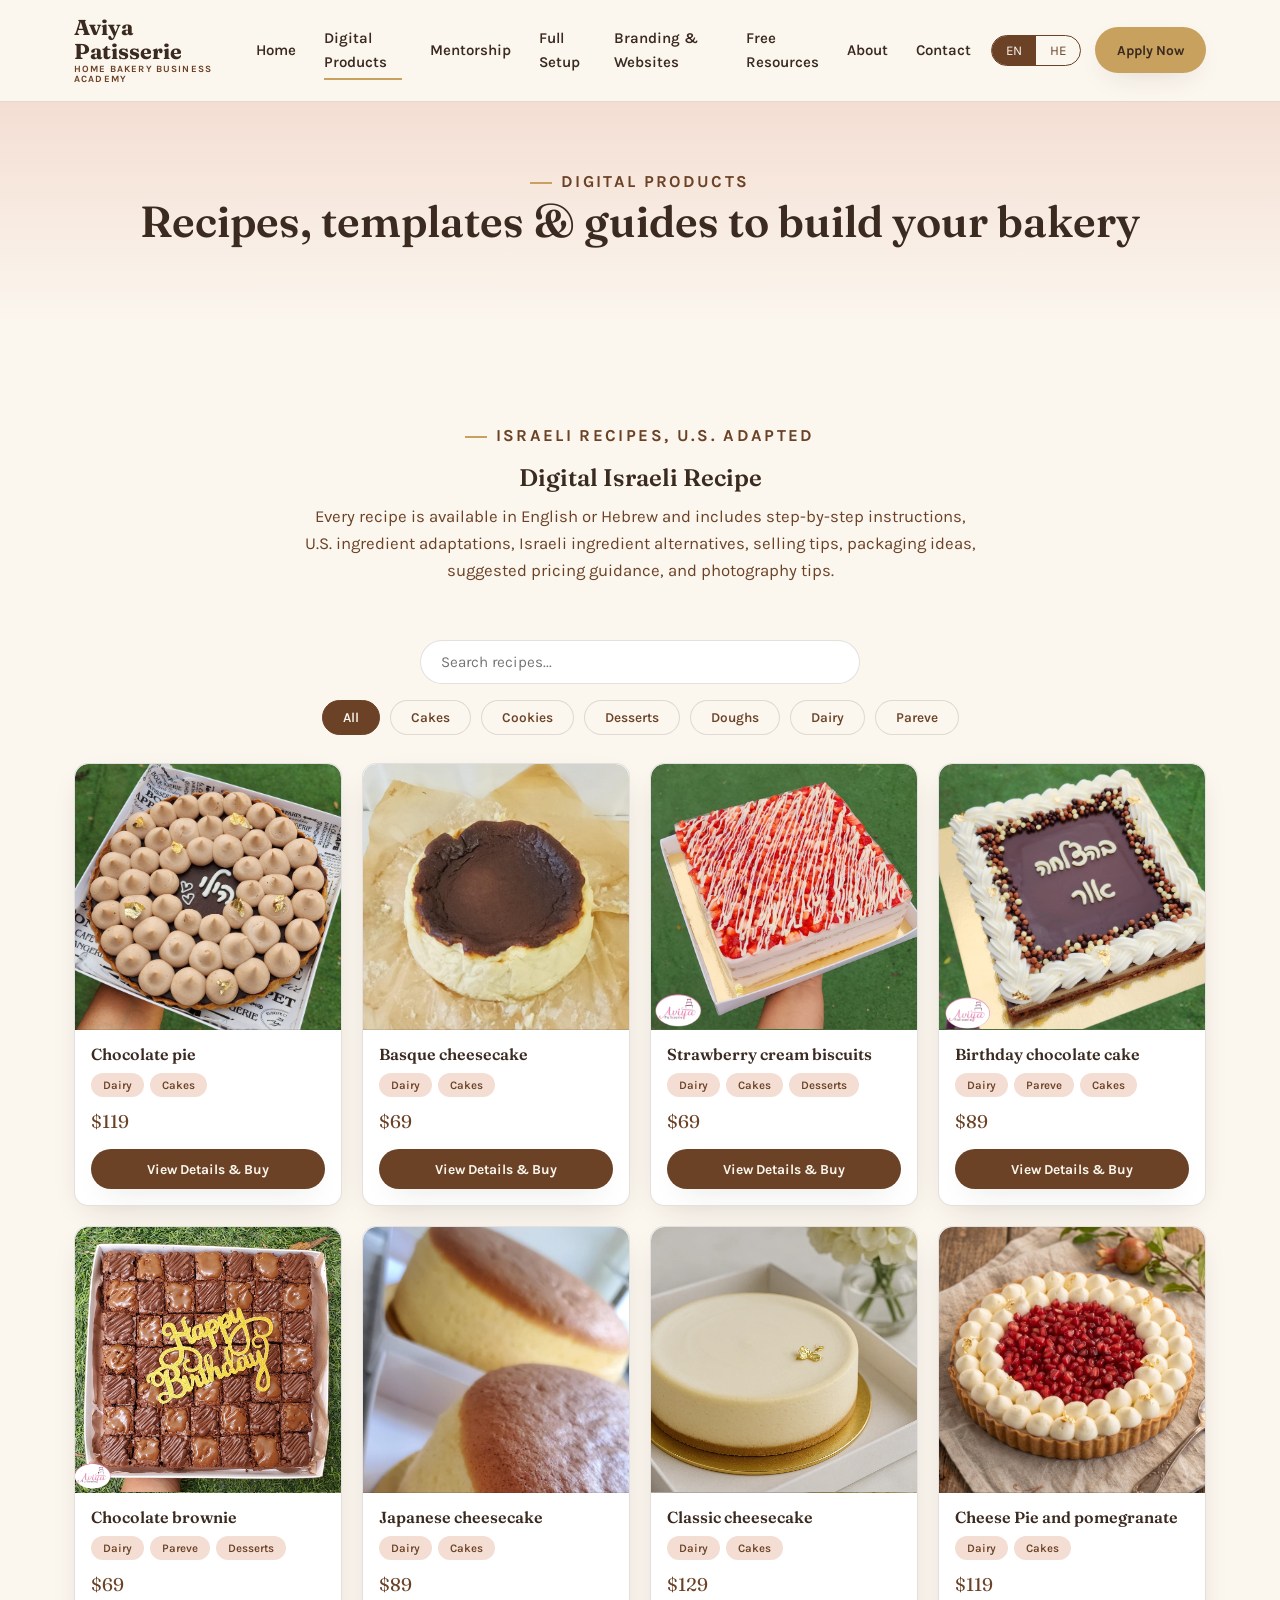
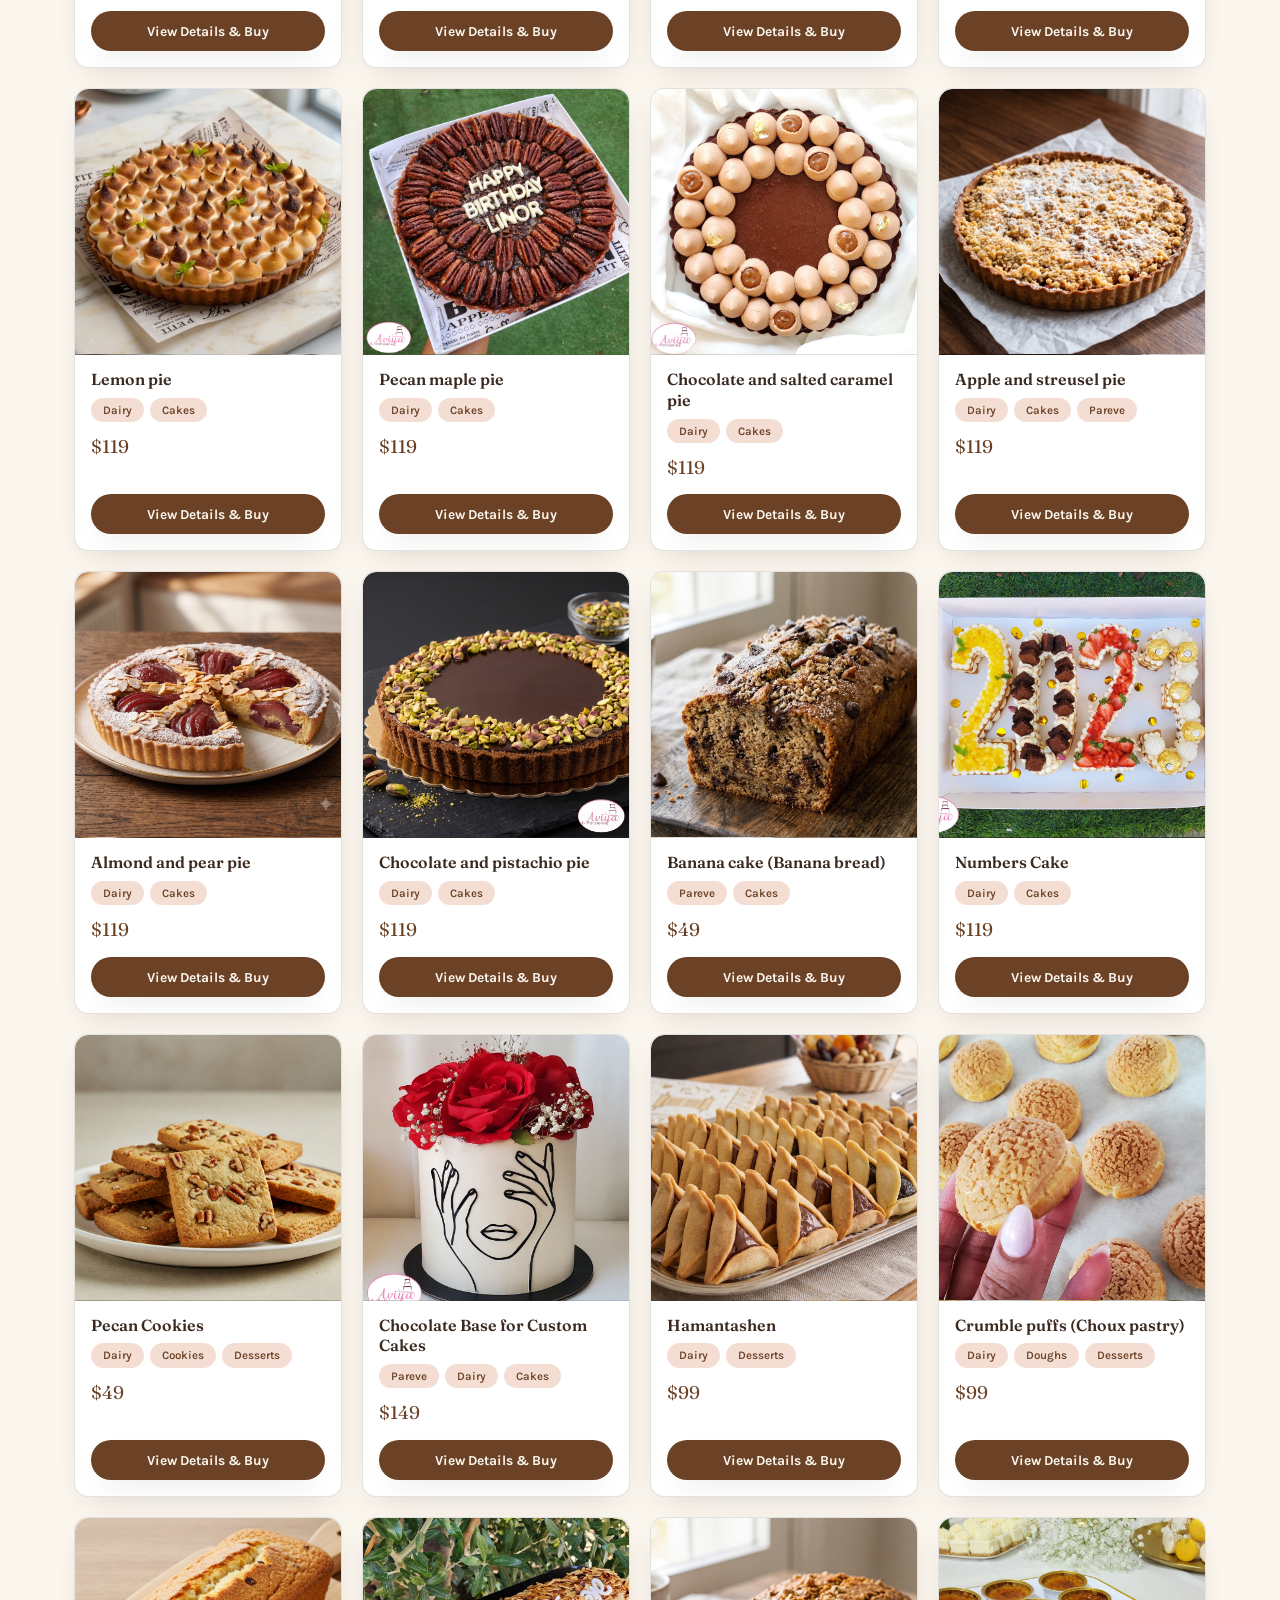
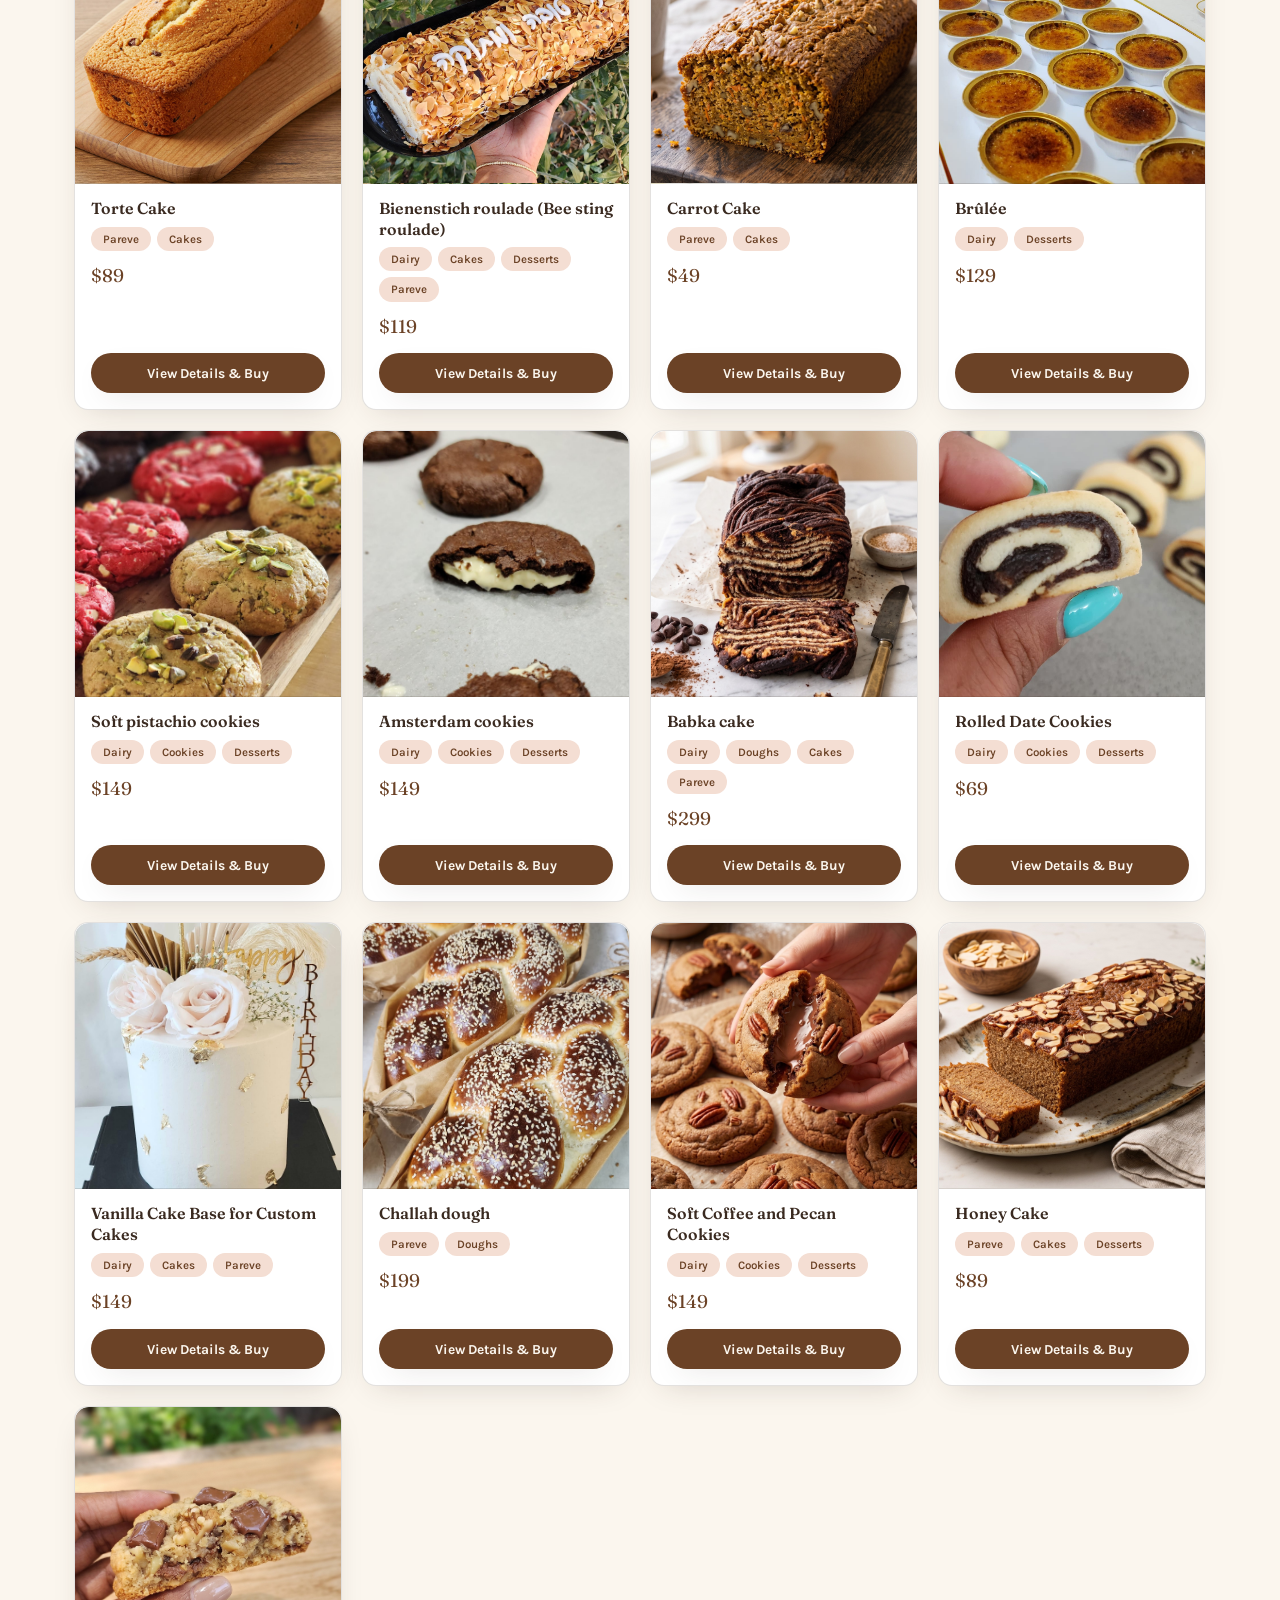
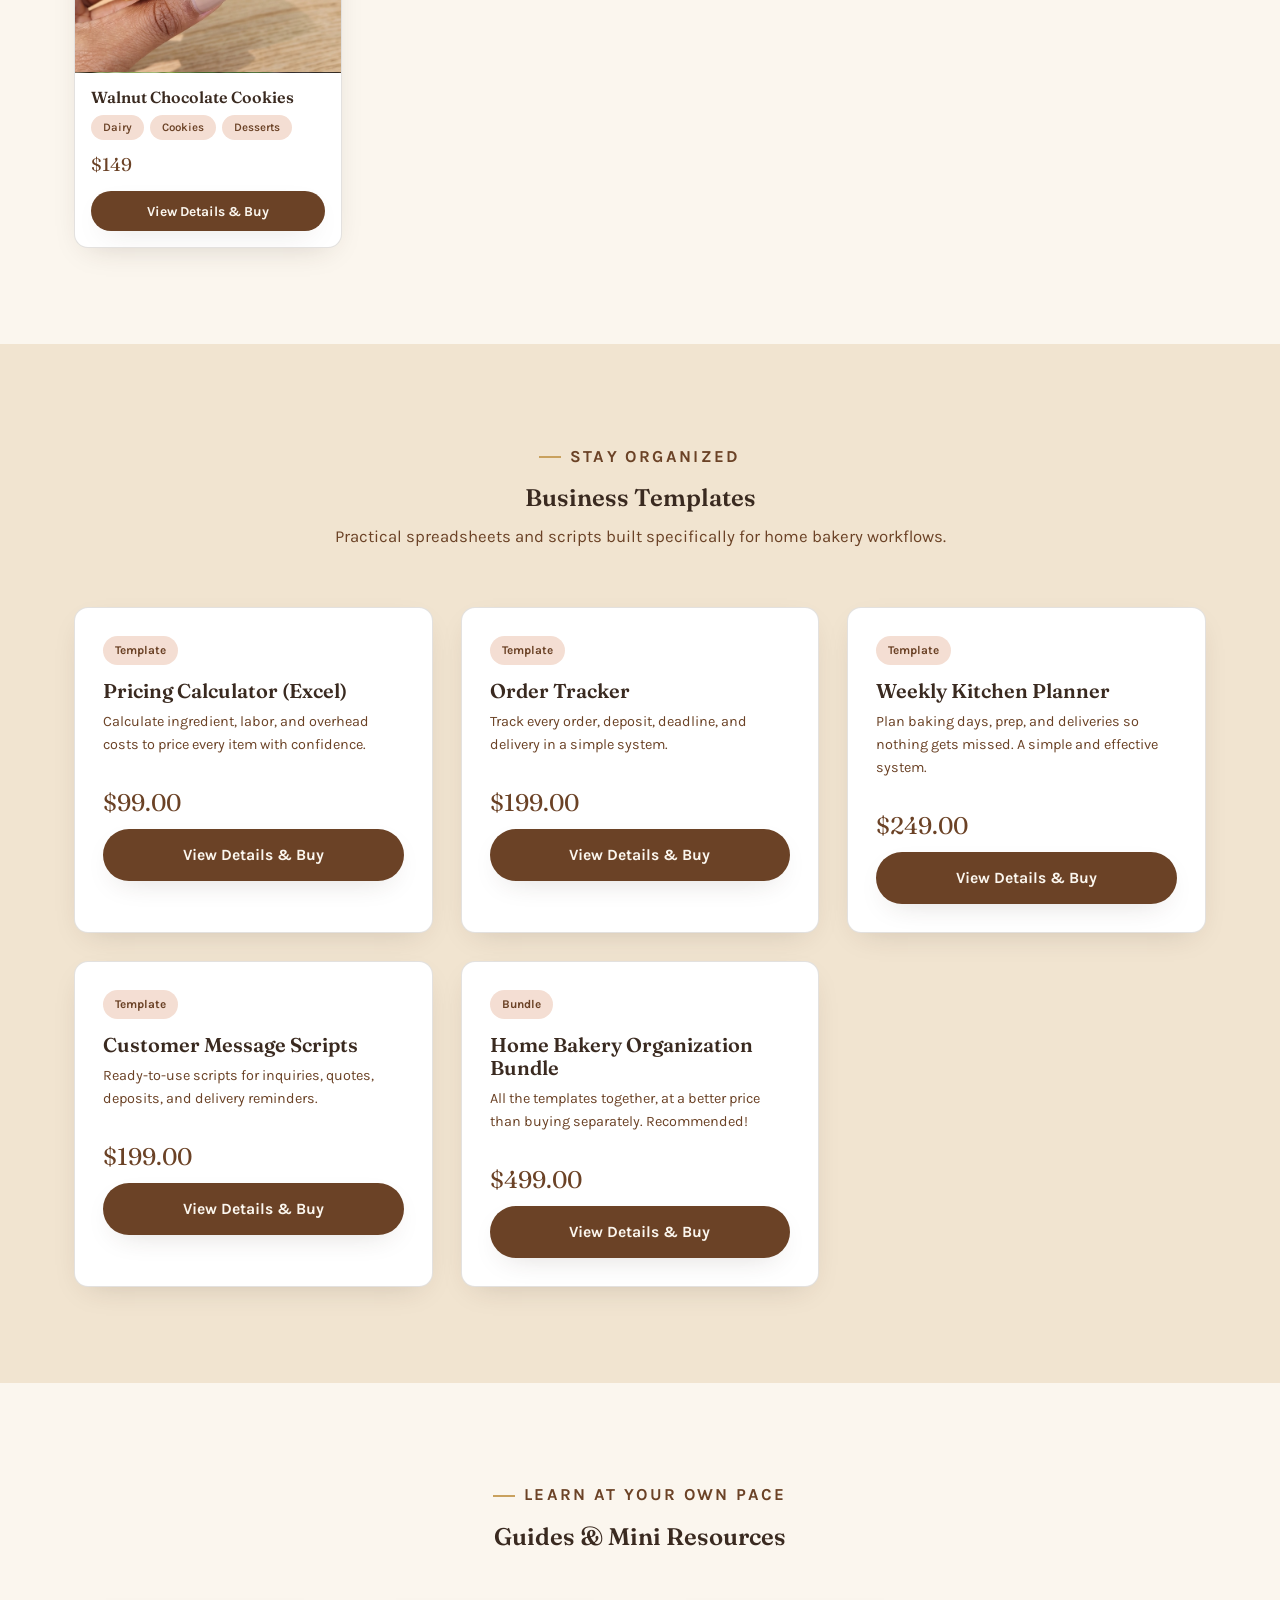
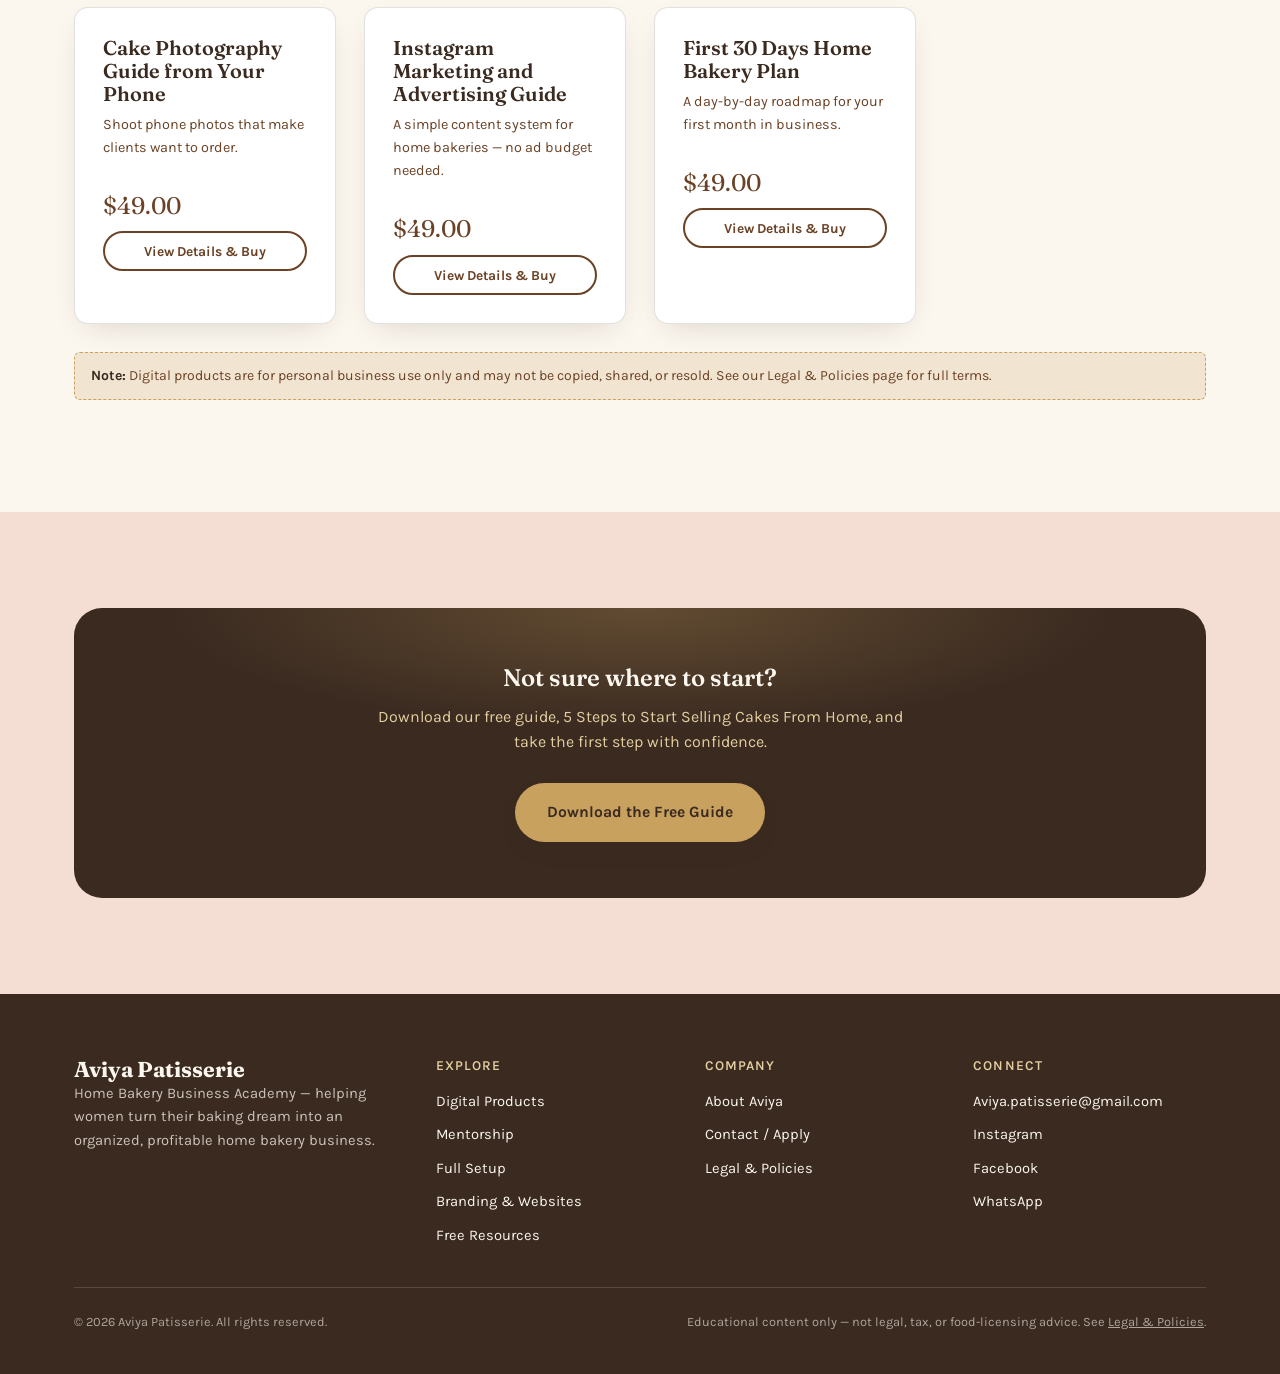
==== commit 15f89e2e: "Update payment links" ====
--- a/digital-products.html
+++ b/digital-products.html
@@ -248,7 +248,7 @@
           <div class="recipe-product-card reveal" data-categories="cakes dairy"
             data-search="פאי שוקולד pie chocolate fudgy ganache dairy dessert קינוח שוקולד עוגה" data-desc-en="Pâte sablée tart with a fudgy chocolate filling and finished with a
             chocolate ganache topping." data-desc-he="קלתית בצק פריך עם מלית שוקולד פאדג'ית וטופינג של גנאש שוקולד"
-            data-paypal-en="PAYPAL_LINK_ENGLISH_RECIPE" data-paypal-he="PAYPAL_LINK_HEBREW_RECIPE">
+            data-paypal-en="https://www.paypal.com/ncp/payment/H4B4BET3LYUHL" data-paypal-he="https://www.paypal.com/ncp/payment/DG9U8ABGLUPTJ">
             <div class="recipe-product-img" style="background-image: url('images/chocolate.jpg');" role="img"
               aria-label="Photo placeholder: chocolate pie">
             </div>
@@ -262,6 +262,7 @@
               <p class="recipe-product-price">$119<!-- REPLACE: set your price --></p>
               <button type="button" class="btn btn-primary btn-sm btn-block recipe-buy-btn"><span class="lang-en">View
                   Details &amp; Buy</span><span class="lang-he">לפרטים ורכישה</span></button>
+                  
             </div>
           </div>
 
@@ -270,7 +271,7 @@
             data-search="basque cheesecake shavuot dairy dessert קינוח גבינה עוגת גבינה באסקית עוגה"
             data-desc-en="Basque cheesecake (or San Sebastian) is a cake without a base, browned on top and soft and creamy on the inside, which gives it a special flavor."
             data-desc-he="עוגת גבינה באסקית (או סאן סבסטיאן) היא עוגה ללא בסיס, שחומה מלמעלה ורכה וקרמית מבפנים, מה שנותן לה טעם מיוחד."
-            data-paypal-en="PAYPAL_LINK_ENGLISH_RECIPE" data-paypal-he="PAYPAL_LINK_HEBREW_RECIPE">
+            data-paypal-en="https://www.paypal.com/ncp/payment/G5V9QK4ZQQH4Y" data-paypal-he="https://www.paypal.com/ncp/payment/Y6EYAQEBVXQJS">
             <div class="recipe-product-img" style="background-image: url('images/basque.jpg');" role="img"
               aria-label="Photo placeholder: basque cheesecake">
             </div>
@@ -281,7 +282,7 @@
                   class="recipe-tag">Cakes</span></div>
               <div class="recipe-tags lang-he"><span class="recipe-tag">חלבי</span><span class="recipe-tag">עוגות</span>
               </div>
-              <p class="recipe-product-price">$49<!-- REPLACE: set your price --></p>
+              <p class="recipe-product-price">$69<!-- REPLACE: set your price --></p>
               <button type="button" class="btn btn-primary btn-sm btn-block recipe-buy-btn"><span class="lang-en">View
                   Details &amp; Buy</span><span class="lang-he">לפרטים ורכישה</span></button>
             </div>
@@ -293,7 +294,7 @@
             data-desc-en="Strawberry cream biscuits are light and fluffy, perfect for a sweet treat."
             data-desc-he="עוגה מושלמת ומרעננת, עוגה רכה ומפתיעה עם שכבות של ביסקיוויטים וקרם שמנת תותים."
             data-desc-en="A perfect and refreshing cake, a soft and surprising cake with layers of biscuits and strawberry cream."
-            data-paypal-en="PAYPAL_LINK_ENGLISH_RECIPE" data-paypal-he="PAYPAL_LINK_HEBREW_RECIPE">
+            data-paypal-en="https://www.paypal.com/ncp/payment/QKBW73FNEQGJY" data-paypal-he="https://www.paypal.com/ncp/payment/RYUULU8UM9LLJ">
             <div class="recipe-product-img" style="background-image: url('images/biscuit.jpg');" role="img"
               aria-label="Photo placeholder: strawberry cream biscuits">
             </div>
@@ -304,7 +305,7 @@
                   class="recipe-tag">Cakes</span><span class="recipe-tag">Desserts</span></div>
               <div class="recipe-tags lang-he"><span class="recipe-tag">חלבי</span><span
                   class="recipe-tag">עוגות</span><span class="recipe-tag">קינוחים</span></div>
-              <p class="recipe-product-price">$49<!-- REPLACE: set your price --></p>
+              <p class="recipe-product-price">$69<!-- REPLACE: set your price --></p>
               <button type="button" class="btn btn-primary btn-sm btn-block recipe-buy-btn"><span class="lang-en">View
                   Details &amp; Buy</span><span class="lang-he">לפרטים ורכישה</span></button>
             </div>
@@ -315,7 +316,7 @@
             data-search="עוגת שוקולד ליום הולדת birthday chocolate cake dairy dessert קינוח שוקולד עוגה"
             data-desc-en="Juicy chocolate cake with a layer of soft chocolate ganache and vanilla Chantilly cream drizzles."
             data-desc-he="עוגת שוקולד עסיסית עם שכבת גנאש שוקולד רך וזילופי קרם שנטילי וניל."
-            data-paypal-en="PAYPAL_LINK_ENGLISH_RECIPE" data-paypal-he="PAYPAL_LINK_HEBREW_RECIPE">
+            data-paypal-en="https://www.paypal.com/ncp/payment/NVVKLNQG4MAA6" data-paypal-he="https://www.paypal.com/ncp/payment/G3VTWW9SNNT3Y">
             <div class="recipe-product-img" style="background-image: url('images/birthday\ chocolate.jpg');" role="img"
               aria-label="Photo placeholder: Birthday chocolate cake">
             </div>
@@ -326,7 +327,7 @@
                   class="recipe-tag">Pareve</span><span class="recipe-tag">Cakes</span></div>
               <div class="recipe-tags lang-he"><span class="recipe-tag">חלבי</span><span
                   class="recipe-tag">פרווה</span><span class="recipe-tag">עוגות</span></div>
-              <p class="recipe-product-price">$69<!-- REPLACE: set your price --></p>
+              <p class="recipe-product-price">$89<!-- REPLACE: set your price --></p>
               <button type="button" class="btn btn-primary btn-sm btn-block recipe-buy-btn"><span class="lang-en">View
                   Details &amp; Buy</span><span class="lang-he">לפרטים ורכישה</span></button>
             </div>
@@ -337,7 +338,7 @@
             data-search="בראוניז שוקולד brownie chocolate fudgy ganache dairy dessert קינוח שוקולד עוגה"
             data-desc-en="Rich chocolate brownie cubes, soft and moist on the inside with a crispy crust on the outside."
             data-desc-he="קוביות בראוניז שוקולד עשירים, נימוחים ולחים מבפנים עם קראסט פריך מבחוץ."
-            data-paypal-en="PAYPAL_LINK_ENGLISH_RECIPE" data-paypal-he="PAYPAL_LINK_HEBREW_RECIPE">
+            data-paypal-en="https://www.paypal.com/ncp/payment/GQUB3339JFF42" data-paypal-he="https://www.paypal.com/ncp/payment/BHB3FYT9Q7DQ4">
             <div class="recipe-product-img" style="background-image: url('images/brownie.jpg');" role="img"
               aria-label="Photo placeholder: chocolate brownie">
             </div>
@@ -358,7 +359,7 @@
           <div class="recipe-product-card reveal" data-categories="cakes dairy"
             data-search="עוגת גבינה יפנית japanese cheesecake dairy dessert קינוח גבינה עוגה"
             data-desc-en="An airy, melt-in-your-mouth cheesecake." data-desc-he="עוגת גבינה אוורירית ונמסה בפה. "
-            data-paypal-en="PAYPAL_LINK_ENGLISH_RECIPE" data-paypal-he="PAYPAL_LINK_HEBREW_RECIPE">
+            data-paypal-en="https://www.paypal.com/ncp/payment/RUWB8SAAGEPDG" data-paypal-he="https://www.paypal.com/ncp/payment/VDLMYQLUD4PY6">
             <div class="recipe-product-img" style="background-image: url('images/japans.jpg');" role="img"
               aria-label="Photo placeholder: japanese cheesecake">
             </div>
@@ -369,7 +370,7 @@
                   class="recipe-tag">Cakes</span></div>
               <div class="recipe-tags lang-he"><span class="recipe-tag">חלבי</span><span class="recipe-tag">עוגות</span>
               </div>
-              <p class="recipe-product-price">$69<!-- REPLACE: set your price --></p>
+              <p class="recipe-product-price">$89<!-- REPLACE: set your price --></p>
               <button type="button" class="btn btn-primary btn-sm btn-block recipe-buy-btn"><span class="lang-en">View
                   Details &amp; Buy</span><span class="lang-he">לפרטים ורכישה</span></button>
             </div>
@@ -379,7 +380,7 @@
           <div class="recipe-product-card reveal" data-categories="cakes dairy"
             data-search="גבינה שבועות classic cheesecake dairy dessert קינוח גבינה עוגה עוגת גבינה קלאסית"
             data-desc-en="Classic, soft baked cheesecake." data-desc-he="עוגת גבינה קלאסית אפויה ורכה."
-            data-paypal-en="PAYPAL_LINK_ENGLISH_RECIPE" data-paypal-he="PAYPAL_LINK_HEBREW_RECIPE">
+            data-paypal-en="https://www.paypal.com/ncp/payment/AZTDH8QJAKR54" data-paypal-he="https://www.paypal.com/ncp/payment/VPHC2VD632NEG">
             <div class="recipe-product-img" style="background-image: url('images/cheesecake.jpg');" role="img"
               aria-label="Photo placeholder: classic cheesecake">
             </div>
@@ -400,7 +401,7 @@
             data-search="פאי גבינה רימונים pie pomegranate cheese dairy dessert קינוח פאי גבינה עוגה"
             data-desc-en="Pâté sable tart with soft cheese filling, vanilla Chantilly cream drizzle and pomegranates."
             data-desc-he="קלתית בצק פריך עם מלית גבינה רכה, זילופי קרם שנטילי וניל ורימונים."
-            data-paypal-en="PAYPAL_LINK_ENGLISH_RECIPE" data-paypal-he="PAYPAL_LINK_HEBREW_RECIPE">
+            data-paypal-en="https://www.paypal.com/ncp/payment/TRXJRXT8BAS7E" data-paypal-he="https://www.paypal.com/ncp/payment/WDMYE46HYA76A">
             <div class="recipe-product-img" style="background-image: url('images/cheese\ pie.jpg');" role="img"
               aria-label="Photo placeholder: cheese pie and pomegranate">
             </div>
@@ -411,7 +412,7 @@
                   class="recipe-tag">Cakes</span></div>
               <div class="recipe-tags lang-he"><span class="recipe-tag">חלבי</span><span class="recipe-tag">עוגות</span>
               </div>
-              <p class="recipe-product-price">$99<!-- REPLACE: set your price --></p>
+              <p class="recipe-product-price">$119<!-- REPLACE: set your price --></p>
               <button type="button" class="btn btn-primary btn-sm btn-block recipe-buy-btn"><span class="lang-en">View
                   Details &amp; Buy</span><span class="lang-he">לפרטים ורכישה</span></button>
             </div>
@@ -421,7 +422,7 @@
             data-search="פאי לימון pie lemon tart dairy dessert קינוח לימון עוגה"
             data-desc-en="Pâté sable tart with a lemon filling and burnt meringue drizzle."
             data-desc-he="קלתית בצק פריך עם מלית מלית לימון חמצמצה וזילופי מרנג שרוף."
-            data-paypal-en="PAYPAL_LINK_ENGLISH_RECIPE" data-paypal-he="PAYPAL_LINK_HEBREW_RECIPE">
+            data-paypal-en="https://www.paypal.com/ncp/payment/DNA5DWX8UMX92" data-paypal-he="https://www.paypal.com/ncp/payment/ARYXV28CXK8GC">
             <div class="recipe-product-img" style="background-image: url('images/lemon.jpg');" role="img"
               aria-label="Photo placeholder: lemon pie">
             </div>
@@ -432,7 +433,7 @@
                   class="recipe-tag">Cakes</span></div>
               <div class="recipe-tags lang-he"><span class="recipe-tag">חלבי</span><span class="recipe-tag">עוגות</span>
               </div>
-              <p class="recipe-product-price">$99<!-- REPLACE: set your price --></p>
+              <p class="recipe-product-price">$119<!-- REPLACE: set your price --></p>
               <button type="button" class="btn btn-primary btn-sm btn-block recipe-buy-btn"><span class="lang-en">View
                   Details &amp; Buy</span><span class="lang-he">לפרטים ורכישה</span></button>
             </div>
@@ -441,8 +442,8 @@
           <div class="recipe-product-card reveal" data-categories="cakes dairy"
             data-search="פאי פקאן מייפל pie pecan tart dairy dessert קינוח פקאן עוגה"
             data-desc-en="A pâté sable tart with a sweet pecan and maple filling."
-            data-desc-he="קלתית בצק פריך עם מלית פקאן ומייפל מתוקה" data-paypal-en="PAYPAL_LINK_ENGLISH_RECIPE"
-            data-paypal-he="PAYPAL_LINK_HEBREW_RECIPE">
+            data-desc-he="קלתית בצק פריך עם מלית פקאן ומייפל מתוקה" data-paypal-en="https://www.paypal.com/ncp/payment/CE46SQN9SYEJJ"
+            data-paypal-he="https://www.paypal.com/ncp/payment/NS2KU2KFYM7DG">
             <div class="recipe-product-img" style="background-image: url('images/pecan.jpg');" role="img"
               aria-label="Photo placeholder: pecan maple pie">
             </div>
@@ -453,7 +454,7 @@
                   class="recipe-tag">Cakes</span></div>
               <div class="recipe-tags lang-he"><span class="recipe-tag">חלבי</span><span class="recipe-tag">עוגות</span>
               </div>
-              <p class="recipe-product-price">$99<!-- REPLACE: set your price --></p>
+              <p class="recipe-product-price">$119<!-- REPLACE: set your price --></p>
               <button type="button" class="btn btn-primary btn-sm btn-block recipe-buy-btn"><span class="lang-en">View
                   Details &amp; Buy</span><span class="lang-he">לפרטים ורכישה</span></button>
             </div>
@@ -462,8 +463,8 @@
           <div class="recipe-product-card reveal" data-categories="cakes dairy"
             data-search="פאי שוקולד pie chocolate salted caramel dairy dessert קינוח שוקולד פאי קרמל מלוח עוגה"
             data-desc-en="Cocoa shortcrust pie, salted caramel and chocolate creme."
-            data-desc-he="פאי מבצק פריך קקאו, קרמל מלוח וקרמו שוקולד." data-paypal-en="PAYPAL_LINK_ENGLISH_RECIPE"
-            data-paypal-he="PAYPAL_LINK_HEBREW_RECIPE">
+            data-desc-he="פאי מבצק פריך קקאו, קרמל מלוח וקרמו שוקולד." data-paypal-en="https://www.paypal.com/ncp/payment/TM9NAY2YRD6RY"
+            data-paypal-he="https://www.paypal.com/ncp/payment/HGM2STB4FLLQA">
             <div class="recipe-product-img" style="background-image: url('images/salted\ caramel.jpg');" role="img"
               aria-label="Photo placeholder: chocolate and salted caramel pie">
             </div>
@@ -474,7 +475,7 @@
                   class="recipe-tag">Cakes</span></div>
               <div class="recipe-tags lang-he"><span class="recipe-tag">חלבי</span><span class="recipe-tag">עוגות</span>
               </div>
-              <p class="recipe-product-price">$99<!-- REPLACE: set your price --></p>
+              <p class="recipe-product-price">$119<!-- REPLACE: set your price --></p>
               <button type="button" class="btn btn-primary btn-sm btn-block recipe-buy-btn"><span class="lang-en">View
                   Details &amp; Buy</span><span class="lang-he">לפרטים ורכישה</span></button>
             </div>
@@ -484,7 +485,7 @@
             data-search="פאי תפוחים ושטרוייזל פרווה apple pie with streusel dairy dessert pareve קינוח תפוחים פאי שטרוייזל עוגה"
             data-desc-en="Pâte sablée tart with a rich and juicy apple filling and a crispy streusel crumb coating."
             data-desc-he="פאי מבצק פריך עם מלית תפוחים עשירה ועסיסית וציפוי פירורי שטרוייזל פריכים."
-            data-paypal-en="PAYPAL_LINK_ENGLISH_RECIPE" data-paypal-he="PAYPAL_LINK_HEBREW_RECIPE">
+            data-paypal-en="https://www.paypal.com/ncp/payment/C5PRJVVVEP3YY" data-paypal-he="https://www.paypal.com/ncp/payment/HWZPMUE8XW9DJ">
             <div class="recipe-product-img" style="background-image: url('images/apple.jpg');" role="img"
               aria-label="Photo placeholder: apple and streusel pie">
             </div>
@@ -495,7 +496,7 @@
                   class="recipe-tag">Cakes</span><span class="recipe-tag">Pareve</span></div>
               <div class="recipe-tags lang-he"><span class="recipe-tag">חלבי</span><span
                   class="recipe-tag">עוגות</span><span class="recipe-tag">פרווה</span></div>
-              <p class="recipe-product-price">$99<!-- REPLACE: set your price --></p>
+              <p class="recipe-product-price">$119<!-- REPLACE: set your price --></p>
               <button type="button" class="btn btn-primary btn-sm btn-block recipe-buy-btn"><span class="lang-en">View
                   Details &amp; Buy</span><span class="lang-he">לפרטים ורכישה</span></button>
             </div>
@@ -505,7 +506,7 @@
             data-search="פאי שקדים ואגסים almond and pear pie wine dairy dessert פאי שקדים אגסים ביין עוגה"
             data-desc-en="Pâte sablée tart with baked almond cream filling and pears in wine.."
             data-desc-he="קלתית בצק פריך עם מלית קרם שקדים אפויה ואגסים ביין."
-            data-paypal-en="PAYPAL_LINK_ENGLISH_RECIPE" data-paypal-he="PAYPAL_LINK_HEBREW_RECIPE">
+            data-paypal-en="https://www.paypal.com/ncp/payment/HEDYRQM3BCMBJ" data-paypal-he="https://www.paypal.com/ncp/payment/H4SSB4N839NCN">
             <div class="recipe-product-img" style="background-image: url('images/almond.jpg');" role="img"
               aria-label="Photo placeholder: almond and pear pie">
             </div>
@@ -516,7 +517,7 @@
                   class="recipe-tag">Cakes</span></div>
               <div class="recipe-tags lang-he"><span class="recipe-tag">חלבי</span><span class="recipe-tag">עוגות</span>
               </div>
-              <p class="recipe-product-price">$99<!-- REPLACE: set your price --></p>
+              <p class="recipe-product-price">$119<!-- REPLACE: set your price --></p>
               <button type="button" class="btn btn-primary btn-sm btn-block recipe-buy-btn"><span class="lang-en">View
                   Details &amp; Buy</span><span class="lang-he">לפרטים ורכישה</span></button>
             </div>
@@ -525,8 +526,8 @@
           <div class="recipe-product-card reveal" data-categories="cakes dairy"
             data-search="פאי שוקולד pie chocolate fudgy ganache pistachio dairy dessert קינוח שוקולד פיסטוק עוגה"
             data-desc-en="Chocolate pâte sablée tart with roasted pistachio filling and chocolate filling."
-            data-desc-he="קלתית בצק פריך עם מלית פיסטוק קלויה ומלית שוקולד" data-paypal-en="PAYPAL_LINK_ENGLISH_RECIPE"
-            data-paypal-he="PAYPAL_LINK_HEBREW_RECIPE">
+            data-desc-he="קלתית בצק פריך עם מלית פיסטוק קלויה ומלית שוקולד" data-paypal-en="https://www.paypal.com/ncp/payment/Y8N68XQJMDWVG"
+            data-paypal-he="https://www.paypal.com/ncp/payment/S2B7N7BG7HKRU">
             <div class="recipe-product-img" style="background-image: url('images/pistachio.jpg');" role="img"
               aria-label="Photo placeholder: chocolate and pistachio pie">
             </div>
@@ -537,7 +538,7 @@
                   class="recipe-tag">Cakes</span></div>
               <div class="recipe-tags lang-he"><span class="recipe-tag">חלבי</span><span class="recipe-tag">עוגות</span>
               </div>
-              <p class="recipe-product-price">$99<!-- REPLACE: set your price --></p>
+              <p class="recipe-product-price">$119<!-- REPLACE: set your price --></p>
               <button type="button" class="btn btn-primary btn-sm btn-block recipe-buy-btn"><span class="lang-en">View
                   Details &amp; Buy</span><span class="lang-he">לפרטים ורכישה</span></button>
             </div>
@@ -547,7 +548,7 @@
             data-search="בננה פקאן פרווה עוגת בננות שוקולד pie chocolate chips banana cake bread pecan vegan dairy dessert שוקולד צ'יפ עוגה"
             data-desc-en="Soft and moist banana cake with pecans and chocolate chips. (Vegan option)."
             data-desc-he="עוגת בננות רכה ועסיסית עם פקאן ושוקולד צ'יפ. (אופציה לטבעוני)"
-            data-paypal-en="PAYPAL_LINK_ENGLISH_RECIPE" data-paypal-he="PAYPAL_LINK_HEBREW_RECIPE">
+            data-paypal-en="https://www.paypal.com/ncp/payment/XKYJVR4T65QXN" data-paypal-he="https://www.paypal.com/ncp/payment/6TVZRLA86CSTY">
             <div class="recipe-product-img" style="background-image: url('images/banana.jpg');" role="img"
               aria-label="Photo placeholder: banana cake banana bread">
             </div>
@@ -568,7 +569,7 @@
             data-search="numbers cake birthday cake dairy dessert עוגת מספרים יום הולדת עוגה"
             data-desc-en="Layers of crispy shortcrust pastry with vanilla Chantilly cream and decorations of your choice."
             data-desc-he="שכבות של בצק פריך קריספי עם קרם שנטילי וניל וקישוטים לבחירה."
-            data-paypal-en="PAYPAL_LINK_ENGLISH_RECIPE" data-paypal-he="PAYPAL_LINK_HEBREW_RECIPE">
+            data-paypal-en="https://www.paypal.com/ncp/payment/PGSGV6H3T6RWY" data-paypal-he="https://www.paypal.com/ncp/payment/X3BVYHF8WGRH8">
             <div class="recipe-product-img" style="background-image: url('images/numberscake.jpg');" role="img"
               aria-label="Photo placeholder: numbers cake">
             </div>
@@ -579,7 +580,7 @@
                   class="recipe-tag">Cakes</span></div>
               <div class="recipe-tags lang-he"><span class="recipe-tag">חלבי</span><span class="recipe-tag">עוגות</span>
               </div>
-              <p class="recipe-product-price">$69<!-- REPLACE: set your price --></p>
+              <p class="recipe-product-price">$119<!-- REPLACE: set your price --></p>
               <button type="button" class="btn btn-primary btn-sm btn-block recipe-buy-btn"><span class="lang-en">View
                   Details &amp; Buy</span><span class="lang-he">לפרטים ורכישה</span></button>
             </div>
@@ -588,8 +589,8 @@
           <div class="recipe-product-card reveal" data-categories="cookies desserts dairy"
             data-search="פאי שוקולד pie chocolate fudgy ganache dairy dessert קינוח שוקולד עוגה"
             data-desc-en="Pecan cookies with a crispy texture and a rich, nutty flavor."
-            data-desc-he="עוגיות פקאן פריכות וממכרות עם טעם אגוזי עשיר." data-paypal-en="PAYPAL_LINK_ENGLISH_RECIPE"
-            data-paypal-he="PAYPAL_LINK_HEBREW_RECIPE">
+            data-desc-he="עוגיות פקאן פריכות וממכרות עם טעם אגוזי עשיר." data-paypal-en="https://www.paypal.com/ncp/payment/FYMTT9N2DMMFG"
+            data-paypal-he="https://www.paypal.com/ncp/payment/969BQZ46XCAU2">
             <div class="recipe-product-img" style="background-image: url('images/pecancookie.jpg');" role="img"
               aria-label="Photo placeholder: pecan cookies">
             </div>
@@ -610,7 +611,7 @@
             data-search="פאי שוקולד pie chocolate fudgy ganache dairy dessert קינוח שוקולד עוגה"
             data-desc-en="Chocolate cake base for decorated cakes. Includes a recipe for a suitable cream."
             data-desc-he="בסיס עוגת שוקולד לעוגות מעוצבות. כולל מתכון לקרם מתאים."
-            data-paypal-en="PAYPAL_LINK_ENGLISH_RECIPE" data-paypal-he="PAYPAL_LINK_HEBREW_RECIPE">
+            data-paypal-en="https://www.paypal.com/ncp/payment/2V3QBDSQAKA7A" data-paypal-he="https://www.paypal.com/ncp/payment/PB4X56VFEHKWJ">
             <div class="recipe-product-img" style="background-image: url('images/basechocolate.jpg');" role="img"
               aria-label="Photo placeholder: chocolate base for custom cakes">
             </div>
@@ -630,8 +631,8 @@
           <div class="recipe-product-card reveal" data-categories="desserts dairy"
             data-search="hamantashen chocolate dates dairy dessert אוזני המן שוקולד פרג תמרים "
             data-desc-en="Basic shortcrust pastry for Hamantashen. Includes fillings."
-            data-desc-he="בצק פריך בסיסי לאוזני המן. כולל מילויים. " data-paypal-en="PAYPAL_LINK_ENGLISH_RECIPE"
-            data-paypal-he="PAYPAL_LINK_HEBREW_RECIPE">
+            data-desc-he="בצק פריך בסיסי לאוזני המן. כולל מילויים. " data-paypal-en="https://www.paypal.com/ncp/payment/LEB92XFNNT7AU"
+            data-paypal-he="https://www.paypal.com/ncp/payment/JHM34M25M4VKJ">
             <div class="recipe-product-img" style="background-image: url('images/haman.jpg');" role="img"
               aria-label="Photo placeholder: hamantashen">
             </div>
@@ -642,7 +643,7 @@
                   class="recipe-tag">Desserts</span></div>
               <div class="recipe-tags lang-he"><span class="recipe-tag">חלבי</span><span
                   class="recipe-tag">קינוחים</span></div>
-              <p class="recipe-product-price">$69<!-- REPLACE: set your price --></p>
+              <p class="recipe-product-price">$99<!-- REPLACE: set your price --></p>
               <button type="button" class="btn btn-primary btn-sm btn-block recipe-buy-btn"><span class="lang-en">View
                   Details &amp; Buy</span><span class="lang-he">לפרטים ורכישה</span></button>
             </div>
@@ -652,7 +653,7 @@
             data-search=" בצק רבוך crumble puffs choux pastry dairy dessert קינוח פחזניה פחזניות קראמבל קרם וניל"
             data-desc-en="Choux pastry with a thin crumble topping. Includes a recipe for the cream and thin caramel topping."
             data-desc-he="פחזניות בצק רבוך עם ציפוי קראמבל דק. כולל מתכון לקרם ולציפוי קרמל דק."
-            data-paypal-en="PAYPAL_LINK_ENGLISH_RECIPE" data-paypal-he="PAYPAL_LINK_HEBREW_RECIPE">
+            data-paypal-en="https://www.paypal.com/ncp/payment/T5U4JM3L8NA8A" data-paypal-he="https://www.paypal.com/ncp/payment/UC2Z9WUN3MGB4">
             <div class="recipe-product-img" style="background-image: url('images/puffs.jpg');" role="img"
               aria-label="Photo placeholder: crumble puffs (choux pastry)">
             </div>
@@ -663,7 +664,7 @@
                   class="recipe-tag">Doughs</span><span class="recipe-tag">Desserts</span></div>
               <div class="recipe-tags lang-he"><span class="recipe-tag">חלבי</span><span
                   class="recipe-tag">בצקים</span><span class="recipe-tag">קינוחים</span></div>
-              <p class="recipe-product-price">$69<!-- REPLACE: set your price --></p>
+              <p class="recipe-product-price">$99<!-- REPLACE: set your price --></p>
               <button type="button" class="btn btn-primary btn-sm btn-block recipe-buy-btn"><span class="lang-en">View
                   Details &amp; Buy</span><span class="lang-he">לפרטים ורכישה</span></button>
             </div>
@@ -673,7 +674,7 @@
             data-search="mapel pecan chocolate chip dairy pareve dessert קינוח שוקולד ציפ' עוגת מייפל פקאן עוגת טורט פרווה עוגה"
             data-desc-en="A fluffy, soft torte cake like a cloud, with options for toppings."
             data-desc-he="עוגת טורט פלאפית ורכה כמו ענן, עם אופציות לתוספות."
-            data-paypal-en="PAYPAL_LINK_ENGLISH_RECIPE" data-paypal-he="PAYPAL_LINK_HEBREW_RECIPE">
+            data-paypal-en="https://www.paypal.com/ncp/payment/SWMFH69NZZ5YN" data-paypal-he="https://www.paypal.com/ncp/payment/NTCD4QLR4SPVJ">
             <div class="recipe-product-img" style="background-image: url('images/torte.jpg');" role="img"
               aria-label="Photo placeholder: torte cake">
             </div>
@@ -684,7 +685,7 @@
                   class="recipe-tag">Cakes</span></div>
               <div class="recipe-tags lang-he"><span class="recipe-tag">פרווה</span><span
                   class="recipe-tag">עוגות</span></div>
-              <p class="recipe-product-price">$49<!-- REPLACE: set your price --></p>
+              <p class="recipe-product-price">$89<!-- REPLACE: set your price --></p>
               <button type="button" class="btn btn-primary btn-sm btn-block recipe-buy-btn"><span class="lang-en">View
                   Details &amp; Buy</span><span class="lang-he">לפרטים ורכישה</span></button>
             </div>
@@ -694,7 +695,7 @@
             data-search="honey roll cream vanilla rosh hashana dairy dessert Bienenstich roulade Bee sting roulade  ראש השנה עוקץ הדבורה  דבש קינוח רולדה"
             data-desc-en="Vanilla roulade with a filling of vanilla Chantilly cream and honey and topped with caramelized almonds."
             data-desc-he="רולדת וניל עם מילוי של קרם שנטילי וניל ודבש ובציפוי של שקדים מקורמלים."
-            data-paypal-en="PAYPAL_LINK_ENGLISH_RECIPE" data-paypal-he="PAYPAL_LINK_HEBREW_RECIPE">
+            data-paypal-en="https://www.paypal.com/ncp/payment/VMYA2MWM9J4VU" data-paypal-he="https://www.paypal.com/ncp/payment/QD67SKQLKC9AE">
             <div class="recipe-product-img" style="background-image: url('images/honeyrolada.jpg');" role="img"
               aria-label="Photo placeholder: Bienenstich roulade (Bee sting roulade)">
             </div>
@@ -707,7 +708,7 @@
               <div class="recipe-tags lang-he"><span class="recipe-tag">חלבי</span><span
                   class="recipe-tag">עוגות</span><span class="recipe-tag">קינוחים</span><span
                   class="recipe-tag">פרווה</span></div>
-              <p class="recipe-product-price">$99<!-- REPLACE: set your price --></p>
+              <p class="recipe-product-price">$119<!-- REPLACE: set your price --></p>
               <button type="button" class="btn btn-primary btn-sm btn-block recipe-buy-btn"><span class="lang-en">View
                   Details &amp; Buy</span><span class="lang-he">לפרטים ורכישה</span></button>
             </div>
@@ -716,8 +717,8 @@
           <div class="recipe-product-card reveal" data-categories="cakes pareve"
             data-search="carrot cake cinnamon walnuts pareve dessert עוגת גזר עוגה קינמון ואגוזים אגוזים עוגה רכה "
             data-desc-en="Soft and juicy carrot cake with cinnamon and walnuts."
-            data-desc-he="עוגת גזר רכה ועסיסית עם קינמון ואגוזים." data-paypal-en="PAYPAL_LINK_ENGLISH_RECIPE"
-            data-paypal-he="PAYPAL_LINK_HEBREW_RECIPE">
+            data-desc-he="עוגת גזר רכה ועסיסית עם קינמון ואגוזים." data-paypal-en="https://www.paypal.com/ncp/payment/AK9SSFC8YP7C2"
+            data-paypal-he="https://www.paypal.com/ncp/payment/RHZQ5NR9LRTZ4">
             <div class="recipe-product-img" style="background-image: url('images/carrot.jpg');" role="img"
               aria-label="Photo placeholder: carrot cake">
             </div>
@@ -737,8 +738,8 @@
           <div class="recipe-product-card reveal" data-categories=" desserts dairy"
             data-search="creme vanilla brulee caramel sugar dairy dessert קינוח ברולה וניל סוכר מקורמל"
             data-desc-en="Vanilla crème brulee with a crust of caramelized sugar."
-            data-desc-he="קרם ברולה וניל עם קראסט של סוכר מקורמל" data-paypal-en="PAYPAL_LINK_ENGLISH_RECIPE"
-            data-paypal-he="PAYPAL_LINK_HEBREW_RECIPE">
+            data-desc-he="קרם ברולה וניל עם קראסט של סוכר מקורמל" data-paypal-en="https://www.paypal.com/ncp/payment/RKBRR3ZZ35WJE"
+            data-paypal-he="https://www.paypal.com/ncp/payment/ZR3GPJJPMNQBN">
             <div class="recipe-product-img" style="background-image: url('images/brulle.jpg');" role="img"
               aria-label="Photo placeholder: creme brûlée">
             </div>
@@ -759,7 +760,7 @@
             data-search="מחית פיסטוק pistachio soft cookies dairy dessert whitechocolate praline עוגיות פיסטוק רכות עם פרלין שוקולד"
             data-desc-en="Soft and addictive pistachio cookies with pistachio praline. Includes a recipe for chocolate praline and homemade pistachio puree."
             data-desc-he="עוגיות פיסטוק רכות וממכרות עם פרלין פיסטוק. כולל מתכון לפרלין שוקולד ולמחית פיסטוק ביתית."
-            data-paypal-en="PAYPAL_LINK_ENGLISH_RECIPE" data-paypal-he="PAYPAL_LINK_HEBREW_RECIPE">
+            data-paypal-en="https://www.paypal.com/ncp/payment/R5ZE8ALVG4E4G" data-paypal-he="https://www.paypal.com/ncp/payment/3CGRPDEMS78AC">
             <div class="recipe-product-img" style="background-image: url('images/pistacookie.jpg');" role="img"
               aria-label="Photo placeholder: soft pistachio cookies">
             </div>
@@ -770,7 +771,7 @@
                   class="recipe-tag">Cookies</span><span class="recipe-tag">Desserts</span></div>
               <div class="recipe-tags lang-he"><span class="recipe-tag">חלבי</span><span
                   class="recipe-tag">עוגיות</span><span class="recipe-tag">קינוחים</span></div>
-              <p class="recipe-product-price">$129<!-- REPLACE: set your price --></p>
+              <p class="recipe-product-price">$149<!-- REPLACE: set your price --></p>
               <button type="button" class="btn btn-primary btn-sm btn-block recipe-buy-btn"><span class="lang-en">View
                   Details &amp; Buy</span><span class="lang-he">לפרטים ורכישה</span></button>
             </div>
@@ -779,8 +780,8 @@
           <div class="recipe-product-card reveal" data-categories="cookies desserts dairy"
             data-search="לבן שוקולד amsterdam cookies white chocolate praline dairy dessert קינוח שוקולד עוגיות אמסטרדם שוקולד לבן פרלין"
             data-desc-en="Soft Amsterdam cookies with white chocolate praline filling."
-            data-desc-he="עוגיות אמסטרדם רכות עם מילוי של פרלין שוקולד לבן." data-paypal-en="PAYPAL_LINK_ENGLISH_RECIPE"
-            data-paypal-he="PAYPAL_LINK_HEBREW_RECIPE">
+            data-desc-he="עוגיות אמסטרדם רכות עם מילוי של פרלין שוקולד לבן." data-paypal-en="https://www.paypal.com/ncp/payment/AGEXMS9GL2WUU"
+            data-paypal-he="https://www.paypal.com/ncp/payment/8LQVYCC42CNQE">
             <div class="recipe-product-img" style="background-image: url('images/amserdam.jpg');" role="img"
               aria-label="Photo placeholder: Amsterdam cookies">
             </div>
@@ -791,7 +792,7 @@
                   class="recipe-tag">Cookies</span><span class="recipe-tag">Desserts</span></div>
               <div class="recipe-tags lang-he"><span class="recipe-tag">חלבי</span><span
                   class="recipe-tag">עוגיות</span><span class="recipe-tag">קינוחים</span></div>
-              <p class="recipe-product-price">$119<!-- REPLACE: set your price --></p>
+              <p class="recipe-product-price">$149<!-- REPLACE: set your price --></p>
               <button type="button" class="btn btn-primary btn-sm btn-block recipe-buy-btn"><span class="lang-en">View
                   Details &amp; Buy</span><span class="lang-he">לפרטים ורכישה</span></button>
             </div>
@@ -801,7 +802,7 @@
             data-search="שמרים שוקולד babka dough yeast chocolate dairy dessert בצק דפוף בצק שמרים פרווה חלבי עוגת שמרים קינוח שוקולד עוגה "
             data-desc-en="Special yeast dough, dough that remains soft even after several days. My best-selling cake. Includes a recipe for my special chocolate filling."
             data-desc-he="בצק שמרים מיוחד, בצק שנשאר רך גם לאחר מספר ימים. העוגה הכי נמכרת שלי. כולל מתכון של המלית שוקולד המיוחדת שלי."
-            data-paypal-en="PAYPAL_LINK_ENGLISH_RECIPE" data-paypal-he="PAYPAL_LINK_HEBREW_RECIPE">
+            data-paypal-en="https://www.paypal.com/ncp/payment/V97PKEFMMMY4N" data-paypal-he="https://www.paypal.com/ncp/payment/QY5ASB4UNNWPL">
             <div class="recipe-product-img" style="background-image: url('images/babkacake.jpg');" role="img"
               aria-label="Photo placeholder: babka cake">
             </div>
@@ -814,7 +815,7 @@
               <div class="recipe-tags lang-he"><span class="recipe-tag">חלבי</span><span
                   class="recipe-tag">עוגות</span><span class="recipe-tag">פרווה</span><span
                   class="recipe-tag">בצקים</span></div>
-              <p class="recipe-product-price">$199<!-- REPLACE: set your price --></p>
+              <p class="recipe-product-price">$299<!-- REPLACE: set your price --></p>
               <button type="button" class="btn btn-primary btn-sm btn-block recipe-buy-btn"><span class="lang-en">View
                   Details &amp; Buy</span><span class="lang-he">לפרטים ורכישה</span></button>
             </div>
@@ -824,7 +825,7 @@
             data-search="מגולגלות תמרים rolled dates nuts cookies dairy dessert תמרים ואגוזים עוגיות קינוח תמרים"
             data-desc-en="Rolled cookies with dates and nuts. Including various fillings."
             data-desc-he="עוגיות מגולגלות תמרים ואגוזים. כולל מילויים שונים."
-            data-paypal-en="PAYPAL_LINK_ENGLISH_RECIPE" data-paypal-he="PAYPAL_LINK_HEBREW_RECIPE">
+            data-paypal-en="https://www.paypal.com/ncp/payment/ZRFAVWHRJCLT2" data-paypal-he="https://www.paypal.com/ncp/payment/P252JH2QTG9VN">
             <div class="recipe-product-img" style="background-image: url('images/dates.jpg');" role="img"
               aria-label="Photo placeholder: rolled date cookies">
             </div>
@@ -845,7 +846,7 @@
             data-search="שוקולד design cake custom cake dairy dessert בסיס קינוח שוקולד עוגה מעוצבת פרווה חלבי קרם לעיטוף עוגות  קינוח קינוחים"
             data-desc-en="A base cake for a decorated cake. Includes a recipe for creams and fillings."
             data-desc-he="עוגת בסיס לעוגה מעוצבת. כולל מתכון לקרמים ולמילויים."
-            data-paypal-en="PAYPAL_LINK_ENGLISH_RECIPE" data-paypal-he="PAYPAL_LINK_HEBREW_RECIPE">
+            data-paypal-en="https://www.paypal.com/ncp/payment/NNMH3MN77V56A" data-paypal-he="https://www.paypal.com/ncp/payment/KRZ7MBQTCNARL">
             <div class="recipe-product-img" style="background-image: url('images/tortebase.jpg');" role="img"
               aria-label="Photo placeholder: Vanilla Cake Base for Custom Cakes">
             </div>
@@ -865,7 +866,7 @@
           <div class="recipe-product-card reveal" data-categories="doughs pareve"
             data-search="challahs dough pastry challah pareve dough yeast baking בצק שמרים פרווה בצק לחלות בצק לעוגות שמרים עוגת שמרים חלה"
             data-desc-en="Perfect dough for perfect challahs." data-desc-he="בצק מושלם לחלות מושלמות."
-            data-paypal-en="PAYPAL_LINK_ENGLISH_RECIPE" data-paypal-he="PAYPAL_LINK_HEBREW_RECIPE">
+            data-paypal-en="https://www.paypal.com/ncp/payment/DHWJGAYKW9VMN" data-paypal-he="https://www.paypal.com/ncp/payment/8FCUHQ668WBCS">
             <div class="recipe-product-img" style="background-image: url('images/challa.jpg');" role="img"
               aria-label="Photo placeholder: Challah dough">
             </div>
@@ -876,7 +877,7 @@
                   class="recipe-tag">Doughs</span></div>
               <div class="recipe-tags lang-he"><span class="recipe-tag">פרווה</span><span
                   class="recipe-tag">בצקים</span></div>
-              <p class="recipe-product-price">$149<!-- REPLACE: set your price --></p>
+              <p class="recipe-product-price">$199<!-- REPLACE: set your price --></p>
               <button type="button" class="btn btn-primary btn-sm btn-block recipe-buy-btn"><span class="lang-en">View
                   Details &amp; Buy</span><span class="lang-he">לפרטים ורכישה</span></button>
             </div>
@@ -885,8 +886,8 @@
           <div class="recipe-product-card reveal" data-categories="cookies desserts dairy"
             data-search="חלב שוקולד soft cookies cookie pecan and coffee milk chocolate praline dairy dessert קינוח שוקולד עוגיות קפה ופקן עוגיית עוגיה שוקולד חלב עוגיות רכות חלבי פרלין"
             data-desc-en="Soft coffee and pecan cookies with milk chocolate praline."
-            data-desc-he="עוגיות קפה ופקאן רכות עם פרלין שוקולד חלב." data-paypal-en="PAYPAL_LINK_ENGLISH_RECIPE"
-            data-paypal-he="PAYPAL_LINK_HEBREW_RECIPE">
+            data-desc-he="עוגיות קפה ופקאן רכות עם פרלין שוקולד חלב." data-paypal-en="https://www.paypal.com/ncp/payment/P2JW5FVZZPQDQ"
+            data-paypal-he="https://www.paypal.com/ncp/payment/VWQC3STUEUUBJ">
             <div class="recipe-product-img" style="background-image: url('images/coffepecan.jpg');" role="img"
               aria-label="Photo placeholder: Soft Coffee and Pecan Cookies">
             </div>
@@ -897,7 +898,7 @@
                   class="recipe-tag">Cookies</span><span class="recipe-tag">Desserts</span></div>
               <div class="recipe-tags lang-he"><span class="recipe-tag">חלבי</span><span
                   class="recipe-tag">עוגיות</span><span class="recipe-tag">קינוחים</span></div>
-              <p class="recipe-product-price">$129<!-- REPLACE: set your price --></p>
+              <p class="recipe-product-price">$149<!-- REPLACE: set your price --></p>
               <button type="button" class="btn btn-primary btn-sm btn-block recipe-buy-btn"><span class="lang-en">View
                   Details &amp; Buy</span><span class="lang-he">לפרטים ורכישה</span></button>
             </div>
@@ -907,7 +908,7 @@
             data-search="עוגת דבש honey cake pareve dessert קינוח דבש עוגה"
             data-desc-en="Soft and juicy honey and spice cake. Includes options for toppings."
             data-desc-he="עוגת דבש ותבלינים רכה ועסיסית. כולל אופציות לתוספות."
-            data-paypal-en="PAYPAL_LINK_ENGLISH_RECIPE" data-paypal-he="PAYPAL_LINK_HEBREW_RECIPE">
+            data-paypal-en="https://www.paypal.com/ncp/payment/UX9VVMDF2TNXA" data-paypal-he="https://www.paypal.com/ncp/payment/YPPVAQRYETVJJ">
             <div class="recipe-product-img" style="background-image: url('images/cakehoney.jpg');" role="img"
               aria-label="Photo placeholder: Honey Cake">
             </div>
@@ -918,7 +919,7 @@
                   class="recipe-tag">Cakes</span><span class="recipe-tag">Desserts</span></div>
               <div class="recipe-tags lang-he"><span class="recipe-tag">פרווה</span><span
                   class="recipe-tag">עוגות</span><span class="recipe-tag">קינוחים</span></div>
-              <p class="recipe-product-price">$69<!-- REPLACE: set your price --></p>
+              <p class="recipe-product-price">$89<!-- REPLACE: set your price --></p>
               <button type="button" class="btn btn-primary btn-sm btn-block recipe-buy-btn"><span class="lang-en">View
                   Details &amp; Buy</span><span class="lang-he">לפרטים ורכישה</span></button>
             </div>
@@ -928,7 +929,7 @@
             data-search="חלב שוקולד soft cookies cookie walnut milk chocolate praline dairy dessert קינוח שוקולד עוגיות קפה אגוזים אגוזי מלך עוגיית עוגיה שוקולד חלב עוגיות רכות חלבי פרלין"
             data-desc-en="Soft coffee and pecan cookies with milk chocolate praline."
             data-desc-en="Milk chocolate and walnut cookies." data-desc-he="עוגיות שוקולד חלב ואגוזי מלך."
-            data-paypal-en="PAYPAL_LINK_ENGLISH_RECIPE" data-paypal-he="PAYPAL_LINK_HEBREW_RECIPE">
+            data-paypal-en="https://www.paypal.com/ncp/payment/3JPDM5FCA28FE" data-paypal-he="https://www.paypal.com/ncp/payment/BETHX7UA9VHE2">
             <div class="recipe-product-img" style="background-image: url('images/walnut.jpg');" role="img"
               aria-label="Photo placeholder: walnut chocolate cookies">
             </div>
@@ -939,7 +940,7 @@
                   class="recipe-tag">Cookies</span><span class="recipe-tag">Desserts</span></div>
               <div class="recipe-tags lang-he"><span class="recipe-tag">חלבי</span><span
                   class="recipe-tag">עוגיות</span><span class="recipe-tag">קינוחים</span></div>
-              <p class="recipe-product-price">$129<!-- REPLACE: set your price --></p>
+              <p class="recipe-product-price">$149<!-- REPLACE: set your price --></p>
               <button type="button" class="btn btn-primary btn-sm btn-block recipe-buy-btn"><span class="lang-en">View
                   Details &amp; Buy</span><span class="lang-he">לפרטים ורכישה</span></button>
             </div>
